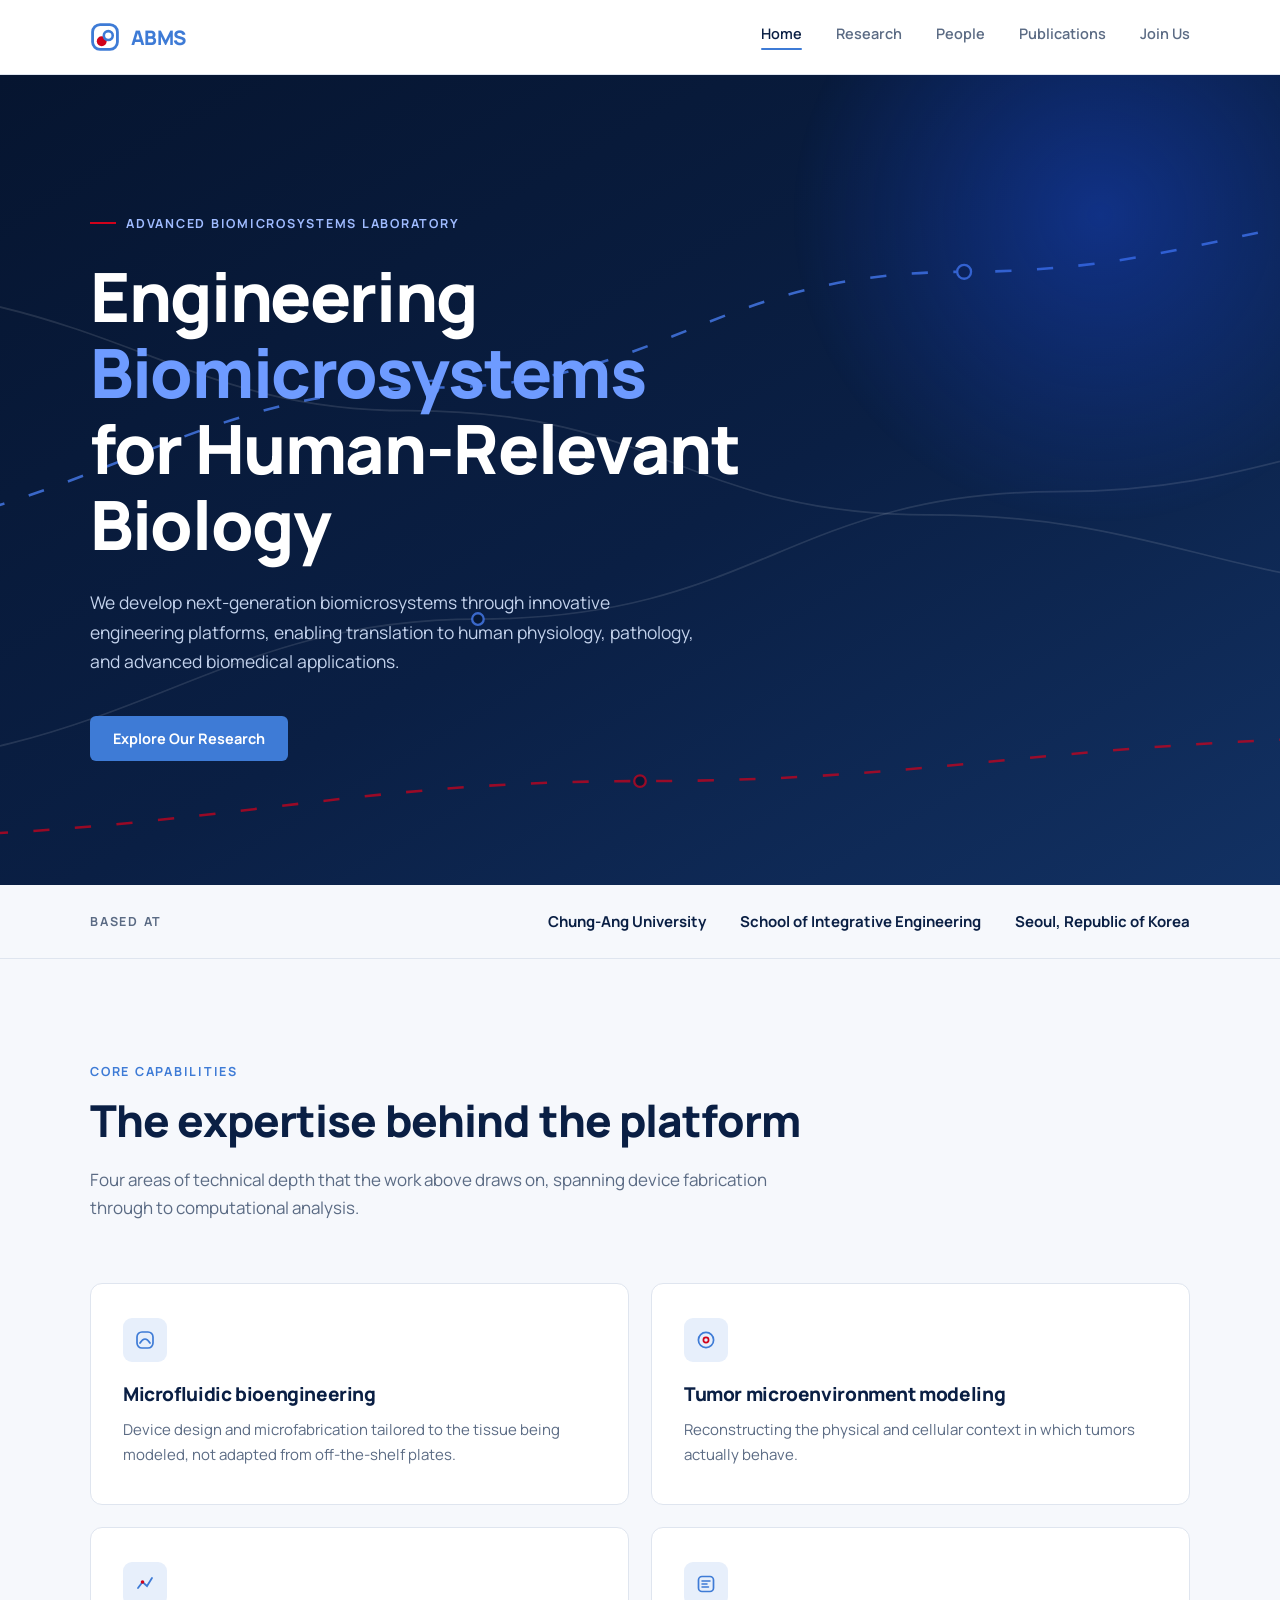
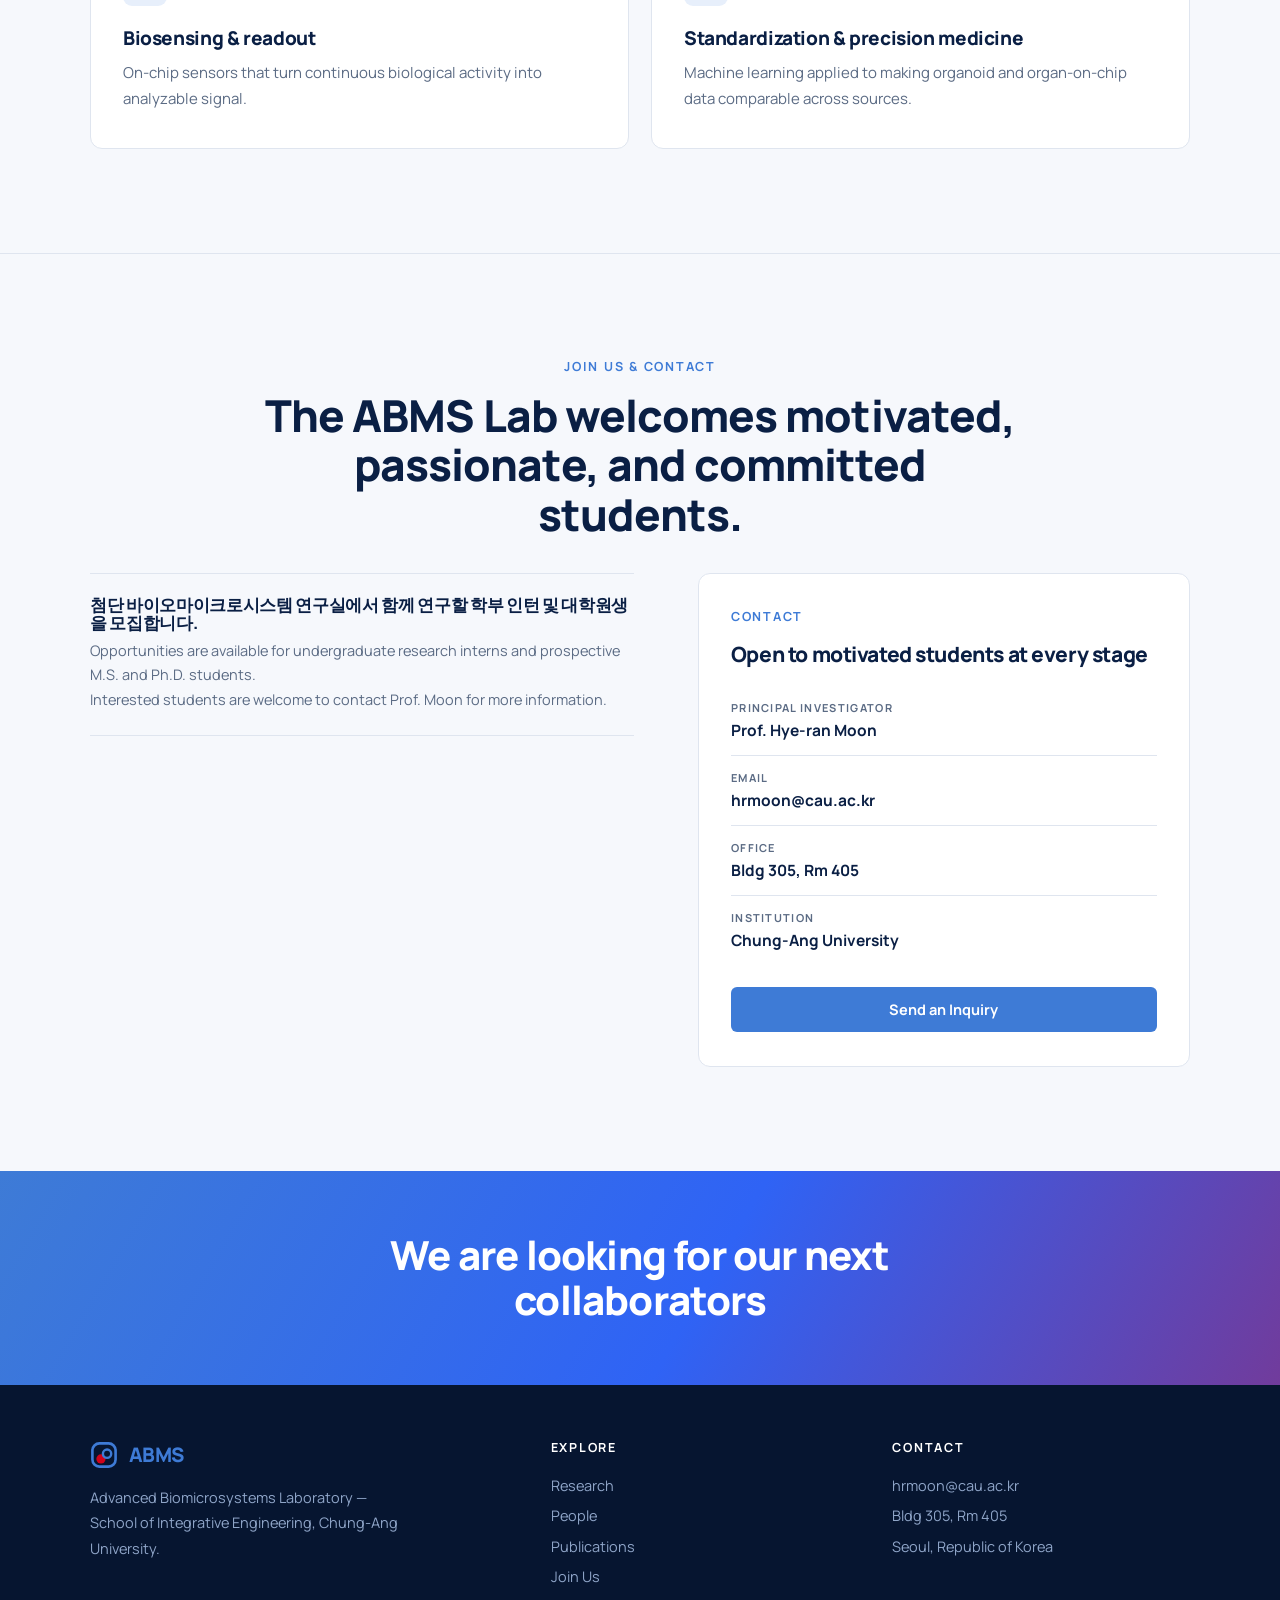
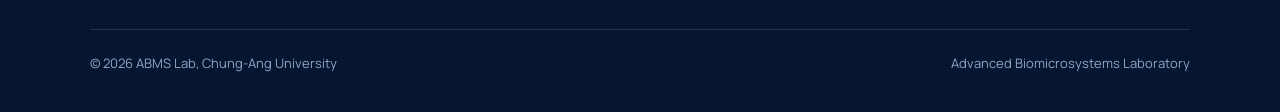
==== index.html @ 52155101 "Add files via upload" ====
<!DOCTYPE html>
<html lang="en">
<head>
<meta charset="UTF-8">
<meta name="viewport" content="width=device-width, initial-scale=1">
<title>ABMS Lab — Advanced Biomicrosystems Laboratory</title>
<link rel="preconnect" href="https://fonts.googleapis.com">
<link href="https://fonts.googleapis.com/css2?family=Manrope:wght@400;500;600;700;800&display=swap" rel="stylesheet">
<link rel="stylesheet" href="abms-styles.css">
</head>
<body>

<header>
  <nav>
    <input type="checkbox" id="nav-toggle" class="nav-toggle">
    <a class="brand" href="index.html">
      <svg width="30" height="30" viewBox="0 0 64 64" fill="none" aria-hidden="true">
        <rect x="5.5" y="5.5" width="53" height="53" rx="16" stroke="#3E7BD6" stroke-width="6"></rect>
        <circle cx="25" cy="41" r="10.5" fill="#D0021B"></circle>
        <circle cx="39" cy="29" r="9.5" fill="#FFFFFF" stroke="#3E7BD6" stroke-width="5.5"></circle>
      </svg>
      <span class="brand-txt" style="color:#3E7BD6;">ABMS</span>
    </a>
    <label for="nav-toggle" class="hamburger" aria-label="Open menu">
      <span></span><span></span><span></span>
    </label>
    <ul class="navlinks">
      <li><a href="index.html" class="active">Home</a></li>
      <li><a href="research.html">Research</a></li>
      <li><a href="people.html">People</a></li>
      <li><a href="publications.html">Publications</a></li>
      <li><a href="index.html#join">Join Us</a></li>
    </ul>
  </nav>
</header>

<!-- ============ HERO ============ -->
<section class="hero" id="top">
  <div class="hero-bg" aria-hidden="true">
    <svg viewBox="0 0 1400 700" preserveAspectRatio="xMidYMid slice">
      <path class="ch" d="M-40 600 C 260 600 320 470 560 470 C 800 470 830 360 1060 360 C 1240 360 1300 300 1460 300"></path>
      <path class="ch-live" d="M-40 400 C 200 400 300 270 520 270 C 720 270 760 170 980 170 C 1180 170 1250 110 1460 110"></path>
      <path class="ch" d="M-40 180 C 240 180 290 290 500 290 C 720 290 740 380 950 380 C 1160 380 1210 450 1460 450"></path>
      <path class="ch-live red" d="M-40 660 C 320 660 420 610 700 610 C 980 610 1060 570 1460 570"></path>
      <circle class="nd" cx="520" cy="270" r="6"></circle>
      <circle class="nd" cx="980" cy="170" r="6"></circle>
      <circle class="nd red" cx="700" cy="610" r="5"></circle>
      <circle class="nd" cx="560" cy="470" r="5"></circle>
    </svg>
  </div>
  <div class="hero-glow" aria-hidden="true"></div>
  <div class="wrap">
    <span class="eyebrow mono">Advanced Biomicrosystems Laboratory</span>
    <h1>Engineering <em>Biomicrosystems</em><br>for Human-Relevant Biology</h1>
    <p class="hero-sub">
      We develop next-generation biomicrosystems through innovative engineering platforms,
      enabling translation to human physiology, pathology, and advanced biomedical applications.
    </p>
    <div class="hero-cta">
      <a class="btn btn-blue" href="research.html">Explore Our Research</a>
    </div>
  </div>
</section>

<!-- ============ AFFILIATION STRIP ============ -->
<div class="strip">
  <div class="wrap">
    <span class="mono">Based at</span>
    <div class="items">
      <span>Chung-Ang University</span>
      <span>School of Integrative Engineering</span>
      <span>Seoul, Republic of Korea</span>
    </div>
  </div>
</div>
<!-- ============ CAPABILITIES (part of Research) ============ -->
<section class="focus">
  <div class="wrap">
    <div class="sec-head">
      <span class="mono">Core Capabilities</span>
      <h2>The expertise behind the platform</h2>
      <p>
        Four areas of technical depth that the work above draws on, spanning device
        fabrication through to computational analysis.
      </p>
    </div>
    <div class="fgrid">
      <div class="fcard">
        <div class="ic"><svg width="20" height="20" viewBox="0 0 20 20" fill="none">
          <rect x="2" y="2" width="16" height="16" rx="5" stroke="#3E7BD6" stroke-width="1.7"></rect>
          <path d="M5 13 Q10 5 15 13" stroke="#3E7BD6" stroke-width="1.7" stroke-linecap="round"></path>
        </svg></div>
        <h3>Microfluidic bioengineering</h3>
        <p>Device design and microfabrication tailored to the tissue being modeled, not adapted from off-the-shelf plates.</p>
      </div>
      <div class="fcard">
        <div class="ic"><svg width="20" height="20" viewBox="0 0 20 20" fill="none">
          <circle cx="10" cy="10" r="7.6" stroke="#3E7BD6" stroke-width="1.7"></circle>
          <circle cx="10" cy="10" r="2.6" stroke="#D0021B" stroke-width="1.7"></circle>
        </svg></div>
        <h3>Tumor microenvironment modeling</h3>
        <p>Reconstructing the physical and cellular context in which tumors actually behave.</p>
      </div>
      <div class="fcard">
        <div class="ic"><svg width="20" height="20" viewBox="0 0 20 20" fill="none">
          <path d="M3 14 L7.5 8 L12 12 L17 4" stroke="#3E7BD6" stroke-width="1.8" stroke-linecap="round"></path>
          <circle cx="7.5" cy="8" r="1.8" fill="#D0021B"></circle>
        </svg></div>
        <h3>Biosensing &amp; readout</h3>
        <p>On-chip sensors that turn continuous biological activity into analyzable signal.</p>
      </div>
      <div class="fcard">
        <div class="ic"><svg width="20" height="20" viewBox="0 0 20 20" fill="none">
          <rect x="2.5" y="2.5" width="15" height="15" rx="3.5" stroke="#3E7BD6" stroke-width="1.7"></rect>
          <path d="M6 7h8M6 10h5M6 13h6.5" stroke="#3E7BD6" stroke-width="1.5" stroke-linecap="round"></path>
        </svg></div>
        <h3>Standardization &amp; precision medicine</h3>
        <p>Machine learning applied to making organoid and organ-on-chip data comparable across sources.</p>
      </div>
    </div>
  </div>
</section>


<!-- ============ JOIN ============ -->
<section class="join" id="join">
  <span id="contact"></span>
  <div class="wrap">
    <div class="sec-head">
      <span class="mono">Join Us &amp; Contact</span>
      <h2>The ABMS Lab welcomes motivated, passionate, and committed students.</h2>
    </div>
    <div class="jgrid">
      <ul class="jlist">
        <li><div>
          <h4>첨단 바이오마이크로시스템 연구실에서 함께 연구할 학부 인턴 및 대학원생을 모집합니다.</h4>
          <p>Opportunities are available for undergraduate research interns and prospective M.S. and Ph.D. students. <p> Interested students are welcome to contact Prof. Moon for more information.</p></p>
        </div></li>
        
        
        
      </ul>

      <div class="card-contact">
        <span class="mono">Contact</span>
        <h3>Open to motivated students at every stage</h3>
        <div class="crow"><span class="cl">Principal Investigator</span><span class="cv">Prof. Hye-ran Moon</span></div>
        <div class="crow"><span class="cl">Email</span><a class="cv" href="mailto:hrmoon@cau.ac.kr">hrmoon@cau.ac.kr</a></div>
        <div class="crow"><span class="cl">Office</span><span class="cv">Bldg 305, Rm 405</span></div>
        <div class="crow"><span class="cl">Institution</span><span class="cv">Chung-Ang University</span></div>
        <a class="btn btn-blue" href="mailto:hrmoon@cau.ac.kr?subject=ABMS%20Lab%20Inquiry">Send an Inquiry</a>
      </div>
    </div>
  </div>
</section>

<!-- ============ CTA BAND ============ -->
<section class="band">
  <div class="wrap">
    <h2>We are looking for our next collaborators</h2>
    
    
  </div>
</section>

<!-- ============ FOOTER ============ -->
<footer>
  <div class="wrap">
    <div class="fcols">
      <div>
        <a class="brand" href="index.html" style="text-decoration:none;">
          <svg width="28" height="28" viewBox="0 0 64 64" fill="none" aria-hidden="true">
            <rect x="5.5" y="5.5" width="53" height="53" rx="16" stroke="#3E7BD6" stroke-width="6"></rect>
            <circle cx="25" cy="41" r="10.5" fill="#D0021B"></circle>
            <circle cx="39" cy="29" r="9.5" fill="#061530" stroke="#3E7BD6" stroke-width="5.5"></circle>
          </svg>
          <span class="brand-txt" style="color:#3E7BD6;">ABMS</span>
        </a>
        <p>Advanced Biomicrosystems Laboratory — School of Integrative Engineering, Chung-Ang University.</p>
      </div>
      <div>
        <h4>Explore</h4>
        <ul>
          <li><a href="research.html">Research</a></li>
          <li><a href="people.html">People</a></li>
          <li><a href="publications.html">Publications</a></li>
          <li><a href="index.html#join">Join Us</a></li>
        </ul>
      </div>
      <div>
        <h4>Contact</h4>
        <ul>
          <li><a href="mailto:hrmoon@cau.ac.kr">hrmoon@cau.ac.kr</a></li>
          <li>Bldg 305, Rm 405</li>
          <li>Seoul, Republic of Korea</li>
        </ul>
      </div>
    </div>
    <div class="fbot">
      <span>© 2026 ABMS Lab, Chung-Ang University</span>
      <span>Advanced Biomicrosystems Laboratory</span>
    </div>
  </div>
</footer>

</body>
</html>
---- abms-styles.css ----
:root{
    --navy:#0A1F44;
    --navy-deep:#061530;
    --blue:#3E7BD6;
    --blue-soft:#E7EFFB;
    --red:#D0021B;
    --white:#FFFFFF;
    --off:#F6F8FC;
    --gray:#5B6B84;
    --line:#DFE5EF;
  }
  *{box-sizing:border-box;}
  html{scroll-behavior:smooth;}
  body{
    margin:0;
    font-family:'Manrope',sans-serif;
    color:var(--navy);
    background:var(--white);
    -webkit-font-smoothing:antialiased;
    overflow-x:hidden;
  }
  h1,h2,h3,h4{margin:0;letter-spacing:-0.02em;line-height:1.12;}
  p{margin:0;}
  a{color:inherit;}
  .mono{
    font-family:'Manrope',sans-serif;
    font-weight:700;
    font-size:12.5px;
    letter-spacing:0.14em;
    text-transform:uppercase;
  }
  section[id], span[id]{scroll-margin-top:90px;}
  .wrap{max-width:1180px;margin:0 auto;padding:0 40px;}
  :focus-visible{outline:2px solid var(--blue);outline-offset:3px;}
  @media(max-width:820px){.wrap{padding:0 22px;}}

  /* ---------- NAV ---------- */
  header{
    position:sticky;top:0;z-index:60;
    background:rgba(255,255,255,0.94);
    backdrop-filter:blur(12px);
    border-bottom:1px solid var(--line);
  }
  nav{
    max-width:1180px;margin:0 auto;padding:0 40px;
    height:74px;
    display:flex;align-items:center;justify-content:space-between;gap:32px;
  }
  .brand{display:flex;align-items:center;gap:11px;text-decoration:none;flex-shrink:0;}
  .brand-txt{font-weight:800;font-size:20px;letter-spacing:-0.03em;}
  .brand-txt span{color:var(--blue);}
  .navlinks{display:flex;gap:34px;list-style:none;margin:0 0 0 auto;padding:0;
    font-size:14.5px;font-weight:600;}
  .navlinks a{text-decoration:none;color:var(--gray);transition:color .15s;}
  .navlinks a:hover{color:var(--navy);}
  .btn{
    display:inline-flex;align-items:center;justify-content:center;gap:8px;
    font-weight:700;font-size:14.5px;
    padding:12px 22px;border-radius:6px;
    text-decoration:none;border:1.5px solid transparent;
    transition:transform .15s, background .15s, color .15s;
    white-space:nowrap;
  }
  .btn-blue{background:var(--blue);color:var(--white);}
  .btn-blue:hover{transform:translateY(-1px);background:#1540C4;}
  .btn-outline{border-color:var(--line);color:var(--navy);background:var(--white);}
  .btn-outline:hover{border-color:var(--navy);}
  .btn-ghost-light{border-color:rgba(255,255,255,0.4);color:var(--white);}
  .btn-ghost-light:hover{background:var(--white);color:var(--navy);}
  /* mobile menu (CSS-only, no JS) */
  .nav-toggle{display:none;}
  .hamburger{display:none;}
  @media(max-width:900px){
    nav{
      padding:0 22px;
      height:auto;min-height:64px;
      flex-wrap:wrap;
      row-gap:0;
      padding-top:12px;padding-bottom:12px;
    }
    .hamburger{
      display:flex;flex-direction:column;justify-content:center;gap:5px;
      margin-left:auto;padding:10px 4px;cursor:pointer;
    }
    .hamburger span{
      display:block;width:23px;height:2px;border-radius:2px;
      background:var(--navy);
      transition:transform .22s ease, opacity .18s ease;
    }
    .nav-toggle:checked ~ .hamburger span:nth-child(1){transform:translateY(7px) rotate(45deg);}
    .nav-toggle:checked ~ .hamburger span:nth-child(2){opacity:0;}
    .nav-toggle:checked ~ .hamburger span:nth-child(3){transform:translateY(-7px) rotate(-45deg);}
    .navlinks{
      display:none;
      flex-basis:100%;
      flex-direction:column;
      gap:0;margin:0;padding:6px 0 10px;
    }
    .nav-toggle:checked ~ .navlinks{display:flex;}
    .navlinks li{border-top:1px solid var(--line);}
    .navlinks a{display:block;padding:14px 2px;font-size:16px;}
    .navlinks a.active{color:var(--blue);}
    .navlinks a.active::after{display:none;}
  }

  /* ---------- HERO ---------- */
  .hero{
    position:relative;
    background:linear-gradient(150deg,var(--navy-deep) 0%,var(--navy) 55%,#123163 100%);
    color:var(--white);
    padding:132px 0 124px;
    overflow:hidden;
  }
  .hero .wrap{position:relative;z-index:3;}
  .hero-bg{position:absolute;inset:0;z-index:1;opacity:.72;}
  .hero-bg svg{width:100%;height:100%;display:block;}
  .ch{fill:none;stroke:rgba(255,255,255,0.16);stroke-width:1.5;}
  .ch-live{
    fill:none;stroke:#4E86FF;stroke-width:2.2;
    stroke-dasharray:14 22;
    animation:dash 3s linear infinite;
  }
  .ch-live.red{stroke:var(--red);animation-duration:4.2s;}
  @keyframes dash{to{stroke-dashoffset:-144;}}
  .nd{fill:var(--navy-deep);stroke:#4E86FF;stroke-width:2;}
  .nd.red{stroke:var(--red);}
  .hero-glow{
    position:absolute;z-index:2;
    width:640px;height:640px;border-radius:50%;
    background:radial-gradient(circle,rgba(27,77,228,.42) 0%,transparent 68%);
    right:-140px;top:-180px;
    pointer-events:none;
  }
  .eyebrow{
    display:inline-flex;align-items:center;gap:10px;
    color:#9FBBFF;margin-bottom:26px;
  }
  .eyebrow::before{
    content:'';width:26px;height:2px;background:var(--red);display:block;
  }
  .hero h1{
    font-size:clamp(38px,5.6vw,68px);
    font-weight:800;
    max-width:17ch;
  }
  .hero h1 em{font-style:normal;color:#6E9BFF;}
  .hero-sub{
    margin-top:26px;max-width:56ch;
    font-size:17.5px;line-height:1.68;
    color:#C3D2EC;
  }
  .hero-cta{margin-top:40px;display:flex;gap:14px;flex-wrap:wrap;}
  @media(max-width:820px){.hero{padding:88px 0 80px;}}
  @media(max-width:560px){
    .hero{padding:64px 0 62px;}
    .hero h1{font-size:31px;}
    .hero-sub{font-size:16px;}
    .hero-cta .btn{width:100%;}
  }
  @media (prefers-reduced-motion: reduce){
    .ch-live{animation:none;}html{scroll-behavior:auto;}
  }

  /* ---------- AFFILIATION STRIP ---------- */
  .strip{
    background:var(--off);
    border-bottom:1px solid var(--line);
    padding:26px 0;
  }
  .strip .wrap{
    display:flex;align-items:center;justify-content:space-between;
    gap:24px;flex-wrap:wrap;
  }
  .strip .mono{color:var(--gray);}
  .strip .items{display:flex;gap:34px;flex-wrap:wrap;font-weight:700;font-size:15px;}
  @media(max-width:560px){
    .strip{padding:20px 0;}
    .strip .items{gap:6px;flex-direction:column;font-size:14.5px;}
  }

  /* ---------- SECTION SHELL ---------- */
  section{padding:104px 0;}
  .sec-head{max-width:720px;margin-bottom:60px;}
  .sec-head .mono{color:var(--blue);display:block;margin-bottom:16px;}
  .sec-head h2{font-size:clamp(28px,3.8vw,44px);font-weight:800;}
  .sec-head p{margin-top:20px;font-size:17px;line-height:1.7;color:var(--gray);}

  /* ---------- PLATFORM (numbered rows) ---------- */
  .platform{background:var(--white);}
  .prow{
    display:grid;grid-template-columns:88px 1fr 1fr;
    gap:44px;align-items:center;
    padding:52px 0;
    border-top:1px solid var(--line);
  }
  .prow:last-child{border-bottom:1px solid var(--line);}
  .pnum{
    font-family:'Manrope',sans-serif;
    font-size:15px;font-weight:800;
    color:var(--blue);
    border:1.5px solid var(--blue-soft);
    background:var(--blue-soft);
    width:56px;height:56px;border-radius:50%;
    display:flex;align-items:center;justify-content:center;
  }
  .prow h3{font-size:24px;font-weight:800;margin-bottom:14px;}
  .prow h3 em{font-style:italic;}
  .prow .body{font-size:15.5px;line-height:1.75;color:var(--gray);}
  .pvis{
    aspect-ratio:16/10;border-radius:10px;overflow:hidden;
    background:linear-gradient(150deg,#0A1F44,#123163);
    border:1px solid var(--line);
    display:flex;align-items:center;justify-content:center;
  }
  @media(max-width:900px){
    .prow{grid-template-columns:1fr;gap:22px;padding:40px 0;}
    .pnum{width:46px;height:46px;font-size:13px;}
  }

  /* ---------- FOCUS CARDS ---------- */
  .focus{background:var(--off);}
  .fgrid{display:grid;grid-template-columns:repeat(2,1fr);gap:22px;}
  .fcard{
    background:var(--white);
    border:1px solid var(--line);
    border-radius:12px;
    padding:34px 32px 36px;
    transition:transform .2s, box-shadow .2s;
  }
  .fcard:hover{transform:translateY(-3px);box-shadow:0 14px 38px rgba(10,31,68,.09);}
  .fcard .ic{
    width:44px;height:44px;border-radius:9px;
    background:var(--blue-soft);
    display:flex;align-items:center;justify-content:center;
    margin-bottom:22px;
  }
  .fcard h3{font-size:19px;font-weight:800;margin-bottom:11px;}
  .fcard p{font-size:15px;line-height:1.72;color:var(--gray);}
  @media(max-width:820px){.fgrid{grid-template-columns:1fr;}}


  /* ---------- PEOPLE ---------- */
  .people{background:var(--white);}
  .pi-row{
    display:grid;grid-template-columns:300px 1fr;gap:52px;
    align-items:start;
    padding-bottom:56px;margin-bottom:56px;
    border-bottom:1px solid var(--line);
  }
  .portrait{
    width:100%;aspect-ratio:4/5;border-radius:12px;overflow:hidden;
    background:linear-gradient(150deg,var(--navy),#123163);
    border:1px solid var(--line);
    display:flex;align-items:flex-end;justify-content:center;
    position:relative;
  }
  .portrait img{width:100%;height:100%;object-fit:cover;display:block;}
  .portrait .ph{
    opacity:.5;margin-bottom:0;
  }
  .pi-row .role{color:var(--blue);display:block;margin-bottom:12px;}
  .pi-row h3{font-size:29px;font-weight:800;margin-bottom:6px;}
  .pi-row .sub{font-size:15.5px;font-weight:700;color:var(--gray);margin-bottom:22px;}
  .pi-row .bio{font-size:15.5px;line-height:1.78;color:var(--gray);max-width:62ch;}
  .pi-row .bio + .bio{margin-top:14px;}
  .pi-links{margin-top:24px;display:flex;gap:10px;flex-wrap:wrap;}
  .pi-links a{
    font-size:13.5px;font-weight:700;text-decoration:none;
    padding:9px 16px;border:1.5px solid var(--line);border-radius:6px;
    color:var(--navy);transition:border-color .15s,color .15s;
  }
  .pi-links a:hover{border-color:var(--blue);color:var(--blue);}

  .team-label{
    display:flex;align-items:baseline;justify-content:space-between;
    gap:20px;flex-wrap:wrap;margin-bottom:30px;
  }
  .team-label h3{font-size:22px;font-weight:800;}
  .team-label .mono{color:var(--gray);}
  .tgrid{
    display:grid;grid-template-columns:repeat(4,1fr);gap:22px;
  }
  .tcard{}
  .tcard .portrait{aspect-ratio:1/1;border-radius:10px;margin-bottom:16px;}
  .tcard h4{font-size:16.5px;font-weight:800;margin-bottom:5px;}
  .tcard .pos{font-size:13.5px;color:var(--blue);font-weight:700;margin-bottom:7px;}
  .tcard .topic{font-size:13.5px;line-height:1.6;color:var(--gray);}
  .tcard.open .portrait{
    background:var(--off);border:1.5px dashed var(--line);
    align-items:center;
  }
  .tcard.open h4{color:var(--gray);}
  @media(max-width:1000px){.tgrid{grid-template-columns:repeat(2,1fr);}}
  @media(max-width:420px){.tgrid{grid-template-columns:1fr;}
    .tcard .portrait{max-width:200px;}}
  @media(max-width:820px){
    .pi-row{grid-template-columns:1fr;gap:28px;}
    .portrait{max-width:260px;}
  }


  /* ---------- PAGE HEADER (sub-pages) ---------- */
  .pagehead{
    position:relative;
    background:linear-gradient(150deg,var(--navy-deep) 0%,var(--navy) 60%,#123163 100%);
    color:var(--white);
    padding:96px 0 88px;
    overflow:hidden;
  }
  .pagehead .wrap{position:relative;z-index:3;}
  .pagehead .eyebrow{color:#9FBBFF;margin-bottom:22px;}
  .pagehead h1{font-size:clamp(32px,4.8vw,54px);font-weight:800;max-width:20ch;}
  .pagehead p{
    margin-top:22px;max-width:58ch;
    font-size:17px;line-height:1.7;color:#C3D2EC;
  }
  .crumb{
    display:flex;gap:9px;align-items:center;
    font-size:13px;font-weight:700;color:#7E9BC8;margin-bottom:20px;
  }
  .crumb a{text-decoration:none;}
  .crumb a:hover{color:var(--white);}
  .navlinks a.active{color:var(--navy);}
  .navlinks a.active::after{
    content:'';display:block;height:2px;background:var(--blue);
    margin-top:5px;border-radius:2px;
  }
  .pagehead.slim{
    padding:56px 0;
    min-height:326px;
    display:flex;align-items:center;
  }
  .pagehead.slim > .wrap{width:100%;}
  .pagehead.slim h1{font-size:38px;line-height:1.14;max-width:24ch;}
  .pagehead.slim p{margin-top:16px;font-size:15.5px;max-width:64ch;}
  @media(max-width:820px){
    .pagehead{padding:64px 0 60px;}
    .pagehead.slim{padding:44px 0;min-height:250px;}
    .pagehead.slim h1{font-size:29px;}
  }

  /* ---------- PI DETAIL ---------- */
  .pi-detail{margin-top:26px;border-top:1px solid var(--line);}
  .pi-detail summary{
    list-style:none;cursor:pointer;
    display:flex;align-items:center;justify-content:space-between;gap:16px;
    padding:18px 0 0;
    font-size:14.5px;font-weight:800;color:var(--blue);
  }
  .pi-detail summary::-webkit-details-marker{display:none;}
  .pi-detail summary .chev{
    width:22px;height:22px;border-radius:50%;
    border:1.5px solid var(--blue);
    display:flex;align-items:center;justify-content:center;
    transition:transform .2s;flex-shrink:0;
  }
  .pi-detail[open] summary .chev{transform:rotate(180deg);}
  .pi-detail summary:hover{color:var(--navy);}
  .pi-body{padding-top:26px;display:grid;grid-template-columns:1fr 1fr;gap:40px;}
  .cvblock h4{
    font-size:12.5px;letter-spacing:.14em;text-transform:uppercase;
    font-weight:700;color:var(--gray);margin-bottom:16px;
    padding-bottom:10px;border-bottom:1px solid var(--line);
  }
  .cvitem{padding:13px 0;border-bottom:1px solid var(--line);}
  .cvitem:last-child{border-bottom:none;}
  .cvitem .t{font-size:15px;font-weight:800;line-height:1.42;}
  .cvitem .o{font-size:14px;color:var(--gray);margin-top:3px;line-height:1.5;}
  .cvitem .d{
    font-size:12.5px;font-weight:700;color:var(--blue);margin-top:5px;
  }
  @media(max-width:820px){.pi-body{grid-template-columns:1fr;gap:28px;}}

  /* ---------- PUBLICATIONS ---------- */
  .pubs{background:var(--white);}
  .yearblock{margin-bottom:44px;}
  .yearbar{
    display:flex;align-items:center;gap:16px;margin-bottom:6px;
    padding-bottom:12px;border-bottom:2px solid var(--navy);
  }
  .yearbar .yr{font-size:26px;font-weight:800;letter-spacing:-0.02em;}
  .yearbar .ct{
    font-size:12px;font-weight:700;letter-spacing:.1em;text-transform:uppercase;
    color:var(--gray);
  }
  .pub{
    display:grid;grid-template-columns:44px 1fr;gap:18px;
    padding:22px 0;border-bottom:1px solid var(--line);
  }
  .pub:last-child{border-bottom:none;}
  .pub .n{
    font-size:13.5px;font-weight:800;color:var(--blue);
    padding-top:2px;
  }
  .pub .ti{font-size:16.5px;font-weight:800;line-height:1.42;margin-bottom:8px;}
  .pub .ti a{text-decoration:none;}
  .pub .ti a:hover{color:var(--blue);text-decoration:underline;}
  .pub .au{font-size:14px;line-height:1.65;color:var(--gray);margin-bottom:7px;}
  .pub .au b{color:var(--navy);font-weight:800;}
  .pub .jr{font-size:14px;color:var(--navy);font-weight:600;}
  .pub .jr em{font-style:italic;}
  .pub .jr .dt{color:var(--gray);font-weight:400;}
  .badges{margin-top:11px;display:flex;gap:7px;flex-wrap:wrap;}
  .badge{
    font-size:11.5px;font-weight:700;letter-spacing:.02em;
    padding:4px 10px;border-radius:20px;
    background:var(--blue-soft);color:var(--blue);
  }
  .badge.hl{background:#FBE9EB;color:var(--red);}
  .pubnote{
    margin-top:8px;font-size:13.5px;color:var(--gray);
  }
  .pub .ti, .pub .au, .pub .jr{overflow-wrap:anywhere;}
  @media(max-width:820px){
    .pub{grid-template-columns:1fr;gap:6px;}
    .pub .n{display:none;}
    .pub{padding:18px 0;}
    .pub .ti{font-size:15.5px;}
  }

  .pubgroup{
    display:flex;align-items:baseline;gap:14px;flex-wrap:wrap;
    margin:0 0 30px;padding-bottom:14px;
    border-bottom:3px solid var(--blue);
  }
  .pubgroup h2{font-size:23px;font-weight:800;}
  .pubgroup .ct{
    font-size:12px;font-weight:700;letter-spacing:.1em;text-transform:uppercase;
    color:var(--gray);
  }
  .pubgroup.second{margin-top:64px;}

  /* ---------- JOIN ---------- */
  .join{background:var(--off);border-top:1px solid var(--line);}
  .jgrid{display:grid;grid-template-columns:1.05fr .95fr;gap:64px;align-items:start;}
  .jlist{list-style:none;margin:0;padding:0;}
  .jlist li{
    display:flex;gap:16px;padding:22px 0;border-bottom:1px solid var(--line);
  }
  .jlist li:first-child{border-top:1px solid var(--line);}
  .jlist .k{
    flex-shrink:0;width:26px;height:26px;border-radius:50%;
    background:var(--blue);color:var(--white);
    display:flex;align-items:center;justify-content:center;
    font-size:12px;font-weight:800;margin-top:2px;
  }
  .jlist h4{font-size:16.5px;font-weight:800;margin-bottom:6px;}
  .jlist p{font-size:14.5px;line-height:1.7;color:var(--gray);}
  .card-contact{
    background:var(--white);border:1px solid var(--line);
    border-radius:12px;padding:34px 32px;
    position:sticky;top:110px;
  }
  .card-contact .mono{color:var(--blue);display:block;margin-bottom:18px;}
  .card-contact h3{font-size:21px;font-weight:800;margin-bottom:20px;}
  .crow{display:flex;flex-direction:column;gap:4px;padding:14px 0;border-bottom:1px solid var(--line);}
  .crow:last-of-type{border-bottom:none;}
  .crow .cl{font-family:'Manrope',sans-serif;font-weight:700;font-size:11px;letter-spacing:.12em;
    text-transform:uppercase;color:var(--gray);}
  .crow .cv{font-size:15.5px;font-weight:700;text-decoration:none;}
  .crow a.cv:hover{color:var(--blue);}
  .card-contact .btn{width:100%;margin-top:22px;}
  @media(max-width:900px){.jgrid{grid-template-columns:1fr;gap:40px;}
    .card-contact{position:static;}}

  /* --- centred join layout --- */
  .join .sec-head{margin-left:auto;margin-right:auto;text-align:center;max-width:760px;margin-bottom:34px;}
  .jintro{max-width:760px;margin:0 auto 60px;text-align:center;}
  .jintro .kr{
    font-size:16px;line-height:1.85;color:var(--navy);font-weight:600;
    margin-bottom:26px;
  }
  .jintro .lead{
    font-style:italic;font-size:17.5px;line-height:1.6;color:var(--blue);
    font-weight:600;margin-bottom:20px;
  }
  .jintro .en{font-size:15.5px;line-height:1.78;color:var(--gray);}
  .jintro.ruled{
    border-top:1px solid var(--line);
    border-bottom:1px solid var(--line);
    padding:30px 0 32px;
    margin-bottom:52px;
  }
  .jintro .rule{
    width:38px;height:2px;background:var(--red);
    margin:0 auto 26px;border-radius:2px;
  }
  .jcards{
    display:grid;grid-template-columns:repeat(4,1fr);gap:20px;
    max-width:1180px;margin:0 auto;
  }
  .jcard{
    background:var(--white);border:1px solid var(--line);
    border-radius:12px;padding:30px 24px 28px;text-align:center;
    transition:transform .2s, box-shadow .2s;
  }
  .jcard:hover{transform:translateY(-3px);box-shadow:0 14px 38px rgba(10,31,68,.09);}
  .jcard .k{
    width:34px;height:34px;border-radius:50%;
    background:var(--blue);color:var(--white);
    display:flex;align-items:center;justify-content:center;
    font-size:14px;font-weight:800;margin:0 auto 16px;
  }
  .jcard h4{font-size:16px;font-weight:800;margin-bottom:9px;line-height:1.35;}
  .jcard p{font-size:14px;line-height:1.7;color:var(--gray);}
  @media(max-width:1000px){.jcards{grid-template-columns:repeat(2,1fr);}}
  @media(max-width:560px){
    .jcards{grid-template-columns:1fr;}
    .jintro{margin-bottom:44px;}
    .jintro .kr{font-size:15px;}
  }

  /* --- centred contact card --- */
  .card-contact.centered{
    max-width:470px;margin:0 auto;position:static;text-align:left;
  }

  /* --- contact details inside the closing band --- */
  .bandcontact{
    display:flex;justify-content:center;gap:0;flex-wrap:wrap;
    margin:34px auto 32px;max-width:760px;
    background:rgba(255,255,255,.12);
    border:1px solid rgba(255,255,255,.24);
    border-radius:12px;overflow:hidden;
  }
  .bandcontact .bc{
    flex:1 1 200px;padding:20px 24px;text-align:center;
    border-right:1px solid rgba(255,255,255,.22);
  }
  .bandcontact .bc:last-child{border-right:none;}
  .bandcontact .bl{
    display:block;font-size:11px;font-weight:700;letter-spacing:.14em;
    text-transform:uppercase;color:#CBD9F5;margin-bottom:7px;
  }
  .bandcontact .bv{
    font-size:15.5px;font-weight:700;color:var(--white);text-decoration:none;
    overflow-wrap:anywhere;
  }
  a.bv:hover{text-decoration:underline;}
  @media(max-width:560px){
    .bandcontact .bc{flex:1 1 100%;border-right:none;
      border-bottom:1px solid rgba(255,255,255,.22);}
    .bandcontact .bc:last-child{border-bottom:none;}
  }

  /* ---------- CTA BAND ---------- */
  .band{
    background:linear-gradient(120deg,var(--blue) 0%,#2F63F5 55%,var(--red) 165%);
    color:var(--white);padding:62px 0;text-align:center;
  }
  .band h2{font-size:clamp(26px,3.6vw,40px);font-weight:800;max-width:22ch;margin:0 auto;}
  .band p{margin:20px auto 34px;max-width:52ch;font-size:16.5px;line-height:1.68;color:#E2EAFF;}
  .band .btn{background:var(--white);color:var(--blue);}
  .band .btn:hover{transform:translateY(-1px);}

  /* ---------- FOOTER ---------- */
  footer{background:var(--navy-deep);color:#8FA5C8;padding:56px 0 40px;}
  .fcols{display:grid;grid-template-columns:1.4fr 1fr 1fr;gap:44px;padding-bottom:36px;
    border-bottom:1px solid rgba(255,255,255,.12);}
  footer .brand-txt{color:var(--white);}
  footer p{font-size:14.5px;line-height:1.75;margin-top:16px;max-width:36ch;}
  footer h4{color:var(--white);font-size:12.5px;letter-spacing:.14em;text-transform:uppercase;
    font-family:'Manrope',sans-serif;font-weight:700;margin-bottom:16px;}
  footer ul{list-style:none;margin:0;padding:0;font-size:14.5px;line-height:2.1;}
  footer ul a{text-decoration:none;}
  footer ul a:hover{color:var(--white);}
  .fbot{padding-top:24px;display:flex;justify-content:space-between;gap:16px;flex-wrap:wrap;
    font-size:13px;}
  @media(max-width:820px){.fcols{grid-template-columns:1fr;gap:30px;}}
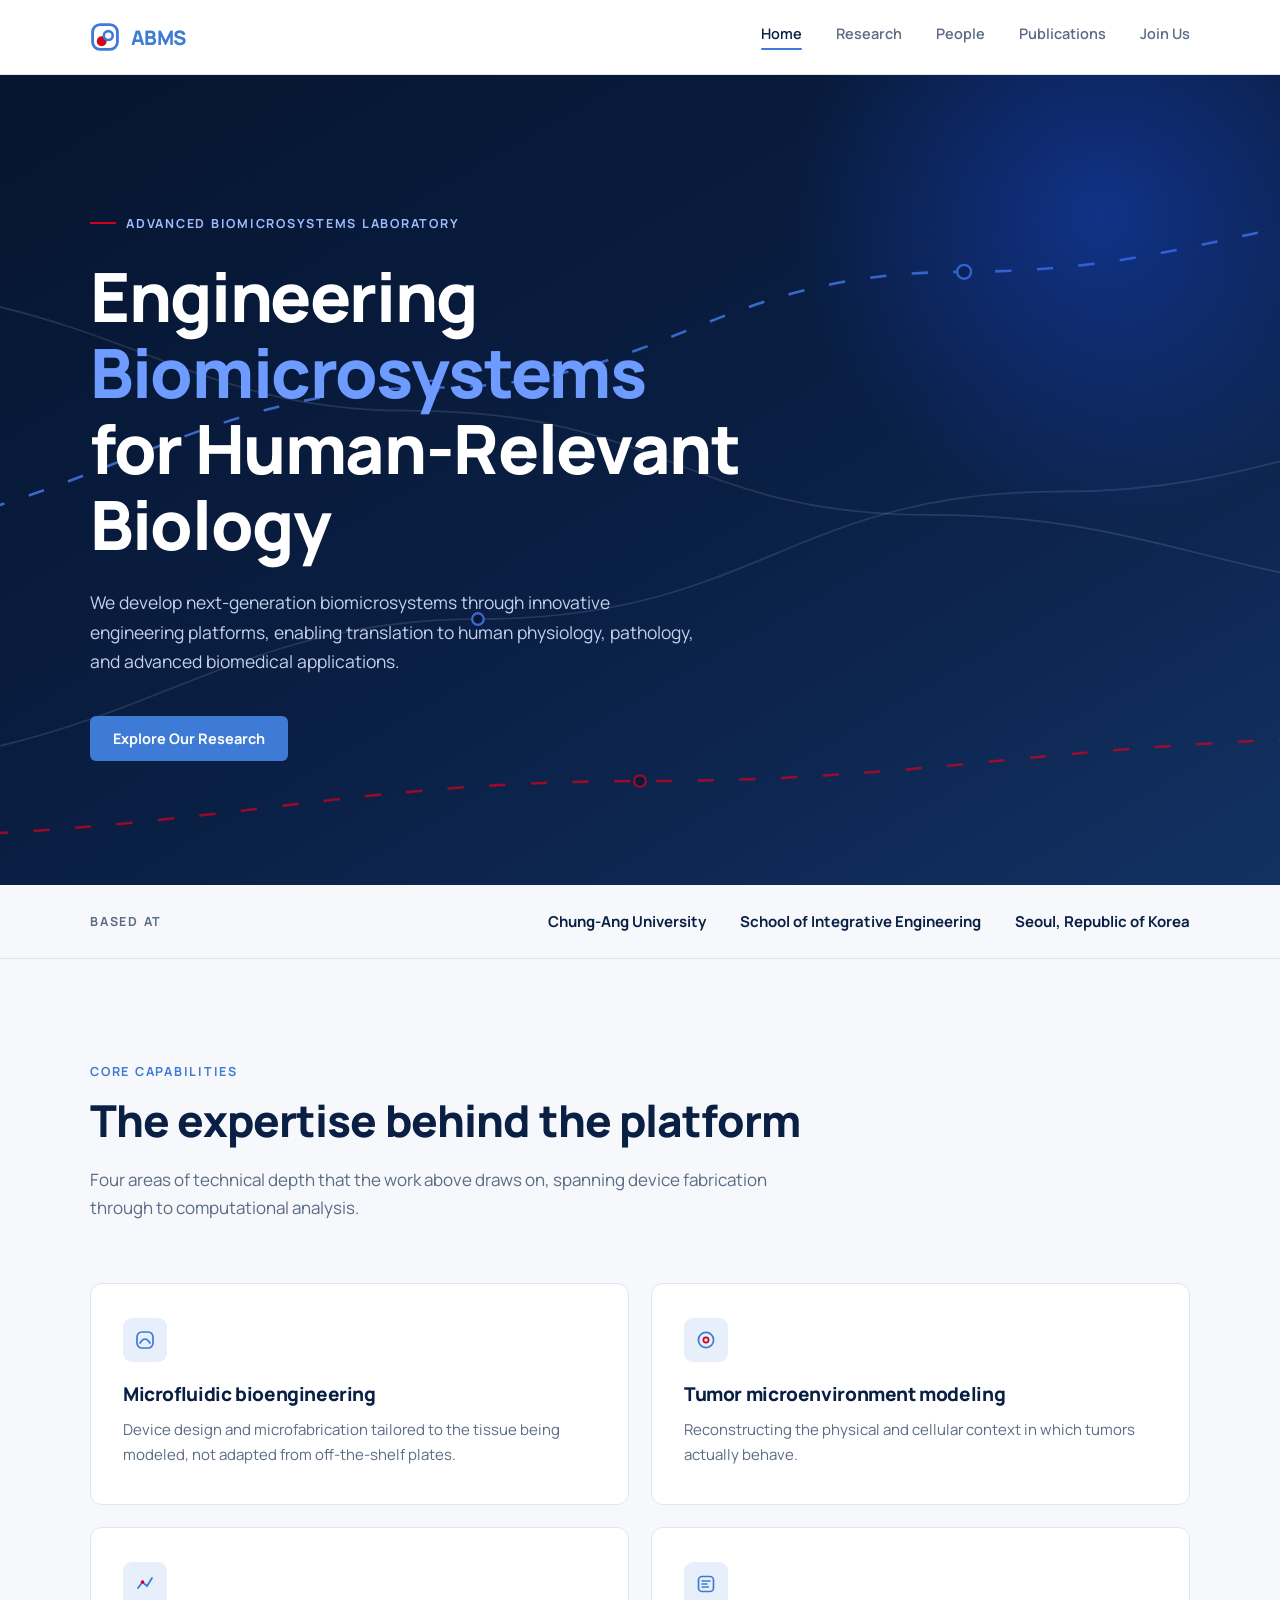
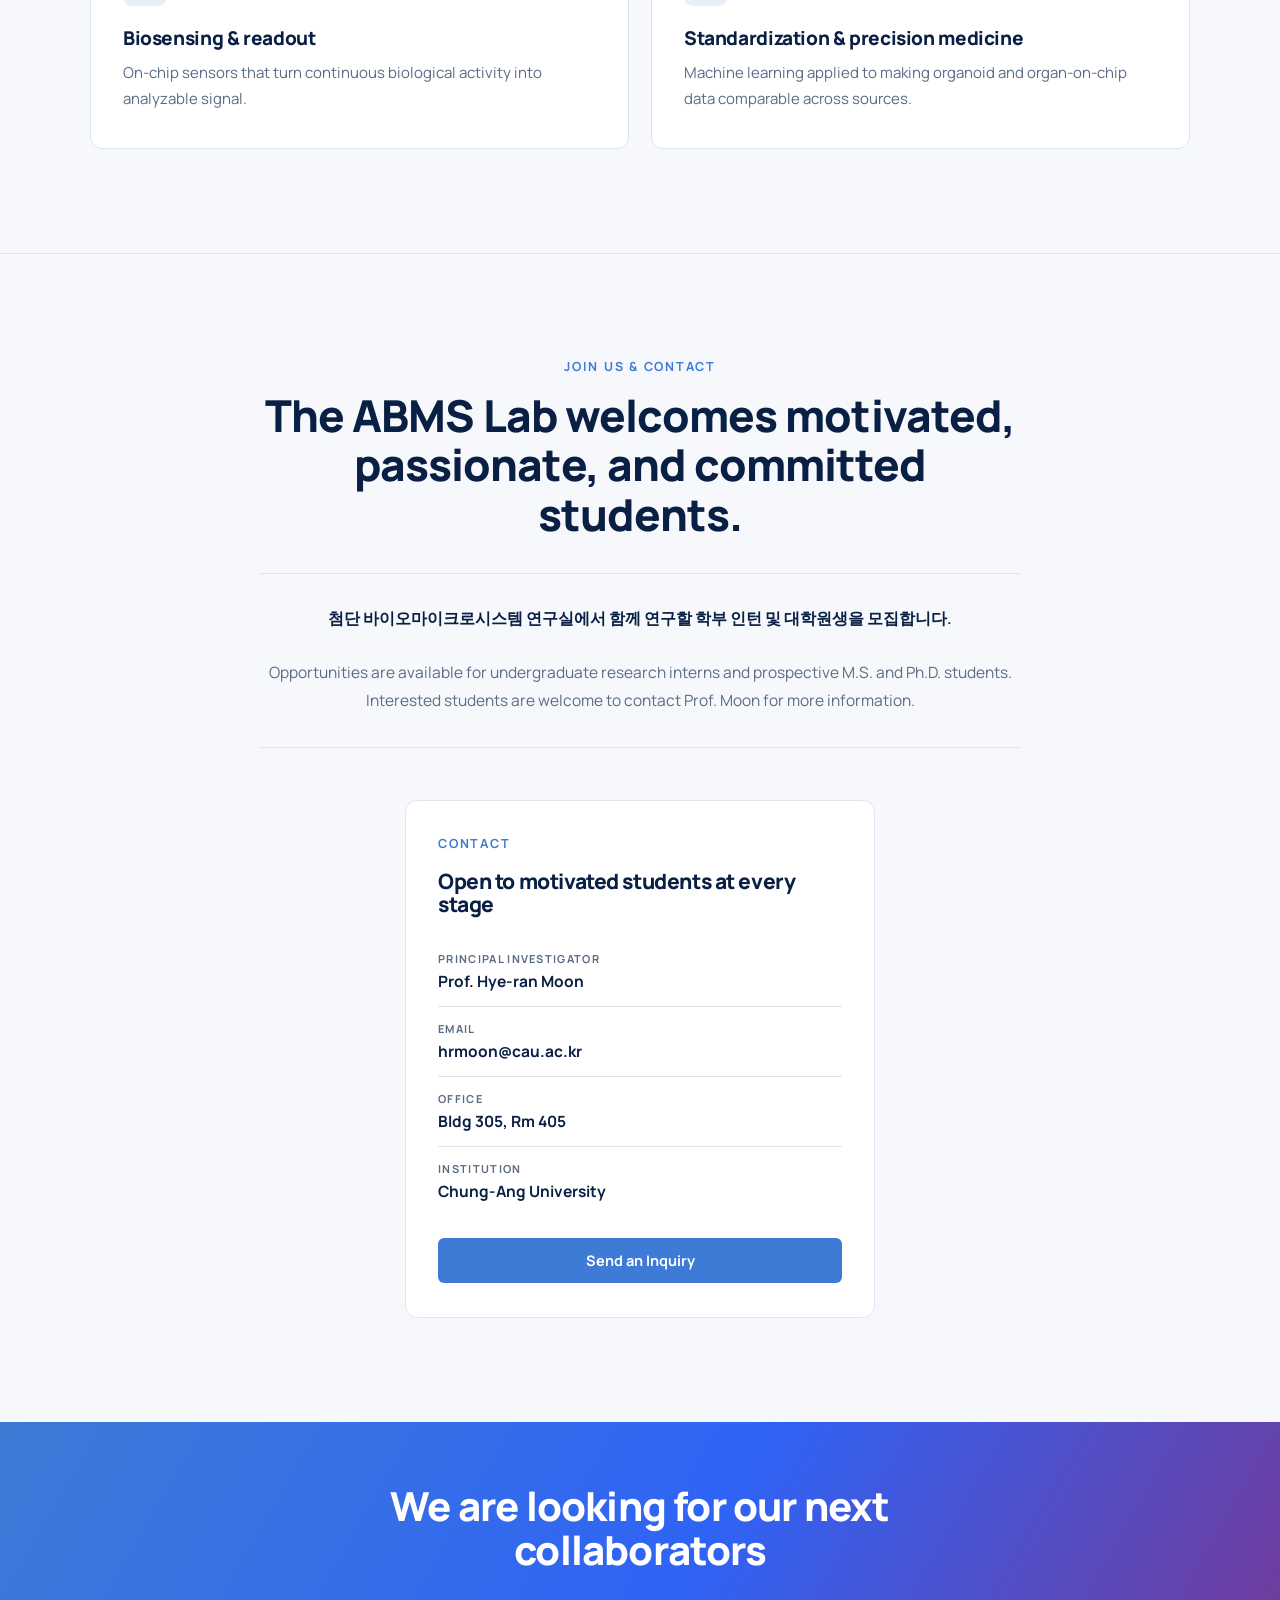
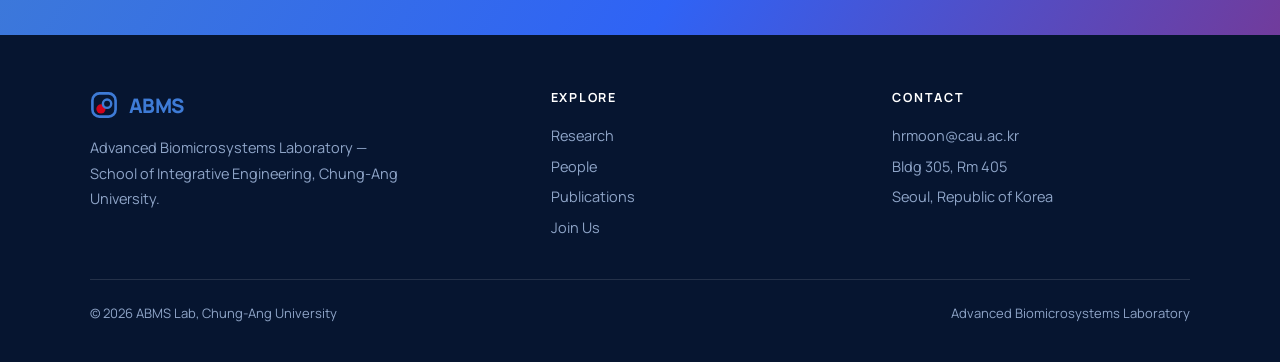
==== commit c215fbe8: "Restore mobile nav on subpages; centre Join Us layout - research/people/publications.html lost the h" ====
--- a/index.html
+++ b/index.html
@@ -130,26 +130,26 @@
       <span class="mono">Join Us &amp; Contact</span>
       <h2>The ABMS Lab welcomes motivated, passionate, and committed students.</h2>
     </div>
-    <div class="jgrid">
-      <ul class="jlist">
-        <li><div>
-          <h4>첨단 바이오마이크로시스템 연구실에서 함께 연구할 학부 인턴 및 대학원생을 모집합니다.</h4>
-          <p>Opportunities are available for undergraduate research interns and prospective M.S. and Ph.D. students. <p> Interested students are welcome to contact Prof. Moon for more information.</p></p>
-        </div></li>
-        
-        
-        
-      </ul>
-
-      <div class="card-contact">
-        <span class="mono">Contact</span>
-        <h3>Open to motivated students at every stage</h3>
-        <div class="crow"><span class="cl">Principal Investigator</span><span class="cv">Prof. Hye-ran Moon</span></div>
-        <div class="crow"><span class="cl">Email</span><a class="cv" href="mailto:hrmoon@cau.ac.kr">hrmoon@cau.ac.kr</a></div>
-        <div class="crow"><span class="cl">Office</span><span class="cv">Bldg 305, Rm 405</span></div>
-        <div class="crow"><span class="cl">Institution</span><span class="cv">Chung-Ang University</span></div>
-        <a class="btn btn-blue" href="mailto:hrmoon@cau.ac.kr?subject=ABMS%20Lab%20Inquiry">Send an Inquiry</a>
-      </div>
+
+    <div class="jintro ruled">
+      <p class="kr">
+        첨단 바이오마이크로시스템 연구실에서 함께 연구할 학부 인턴 및 대학원생을 모집합니다.
+      </p>
+      <p class="en">
+        Opportunities are available for undergraduate research interns and prospective
+        M.S. and Ph.D. students.<br>
+        Interested students are welcome to contact Prof. Moon for more information.
+      </p>
+    </div>
+
+    <div class="card-contact centered">
+      <span class="mono">Contact</span>
+      <h3>Open to motivated students at every stage</h3>
+      <div class="crow"><span class="cl">Principal Investigator</span><span class="cv">Prof. Hye-ran Moon</span></div>
+      <div class="crow"><span class="cl">Email</span><a class="cv" href="mailto:hrmoon@cau.ac.kr">hrmoon@cau.ac.kr</a></div>
+      <div class="crow"><span class="cl">Office</span><span class="cv">Bldg 305, Rm 405</span></div>
+      <div class="crow"><span class="cl">Institution</span><span class="cv">Chung-Ang University</span></div>
+      <a class="btn btn-blue" href="mailto:hrmoon@cau.ac.kr?subject=ABMS%20Lab%20Inquiry">Send an Inquiry</a>
     </div>
   </div>
 </section>
@@ -158,8 +158,6 @@
 <section class="band">
   <div class="wrap">
     <h2>We are looking for our next collaborators</h2>
-    
-    
   </div>
 </section>
 
--- a/abms-styles.css
+++ b/abms-styles.css
@@ -431,7 +431,7 @@
   .pubgroup.second{margin-top:64px;}
 
   /* ---------- JOIN ---------- */
-  .join{background:var(--off);border-top:1px solid var(--line);}
+    .join{background:var(--off);border-top:1px solid var(--line);}
   .jgrid{display:grid;grid-template-columns:1.05fr .95fr;gap:64px;align-items:start;}
   .jlist{list-style:none;margin:0;padding:0;}
   .jlist li{
@@ -542,6 +542,7 @@
       border-bottom:1px solid rgba(255,255,255,.22);}
     .bandcontact .bc:last-child{border-bottom:none;}
   }
+
 
   /* ---------- CTA BAND ---------- */
   .band{
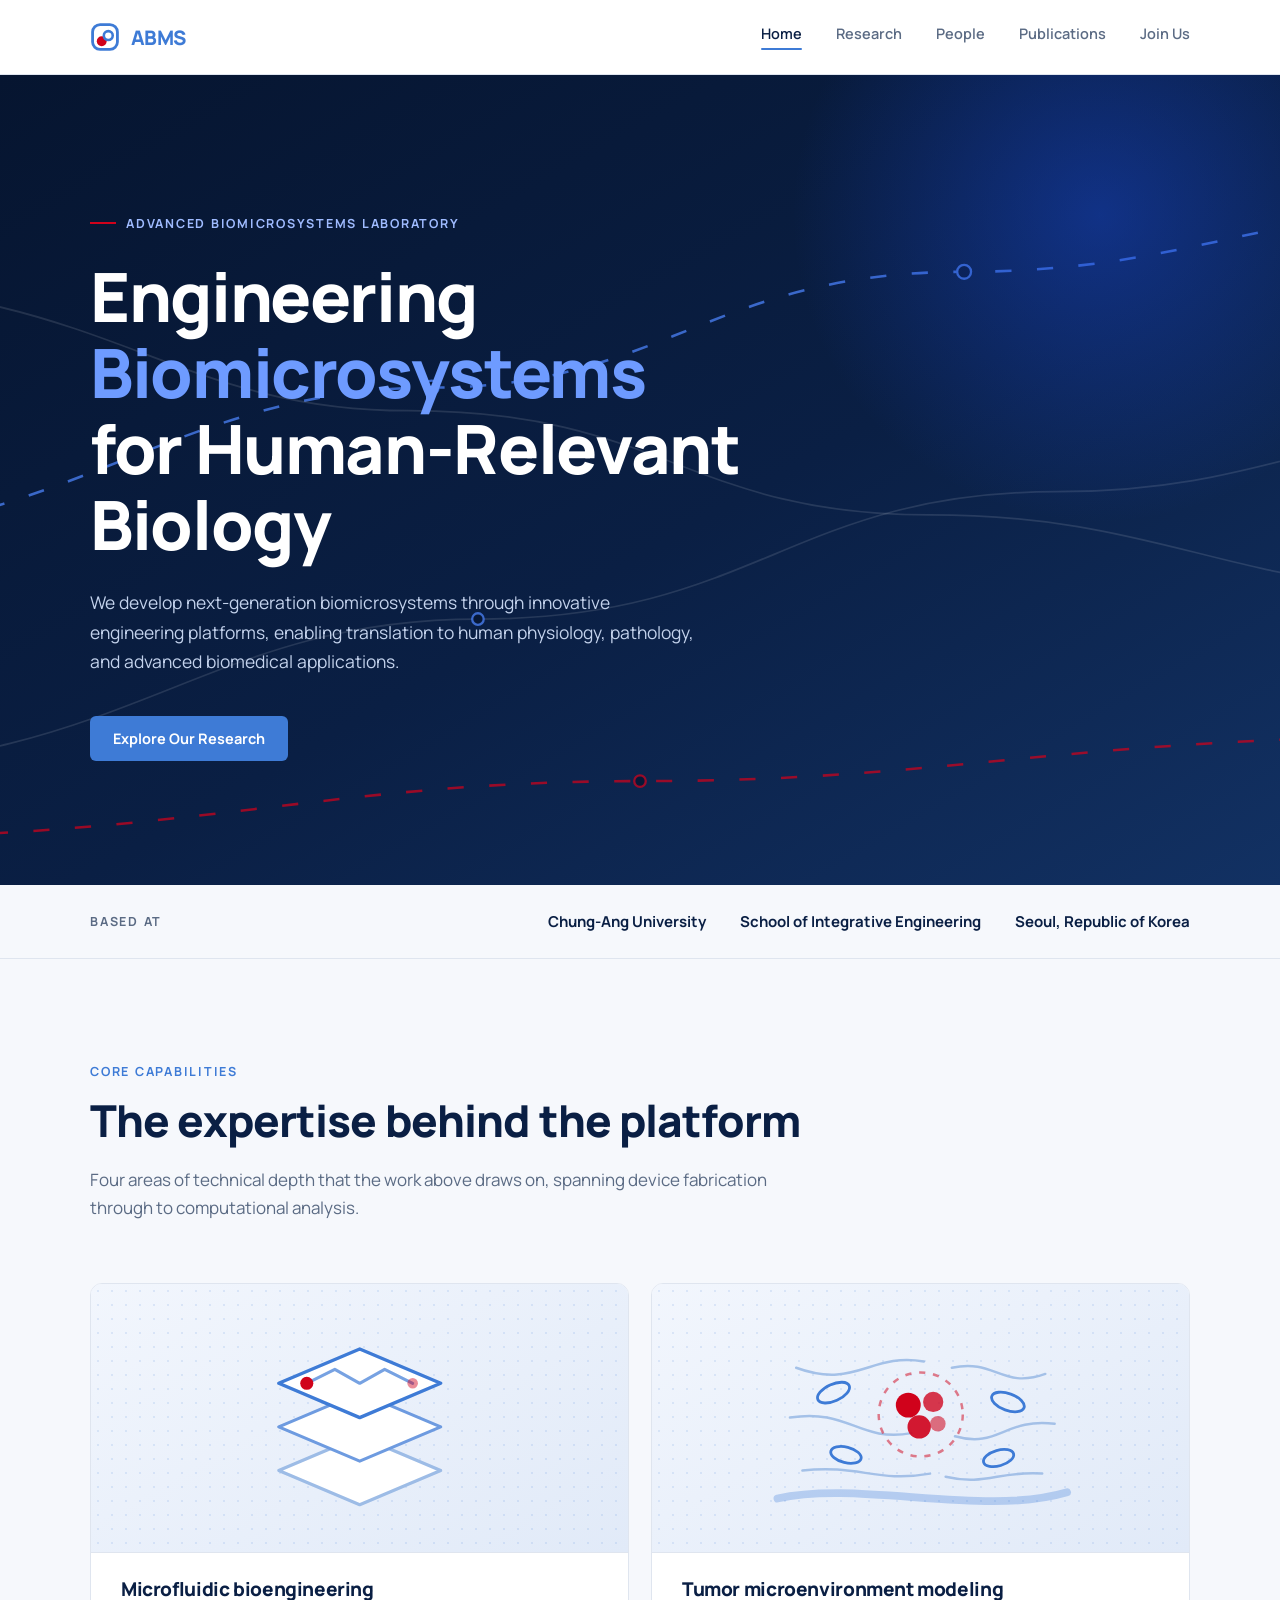
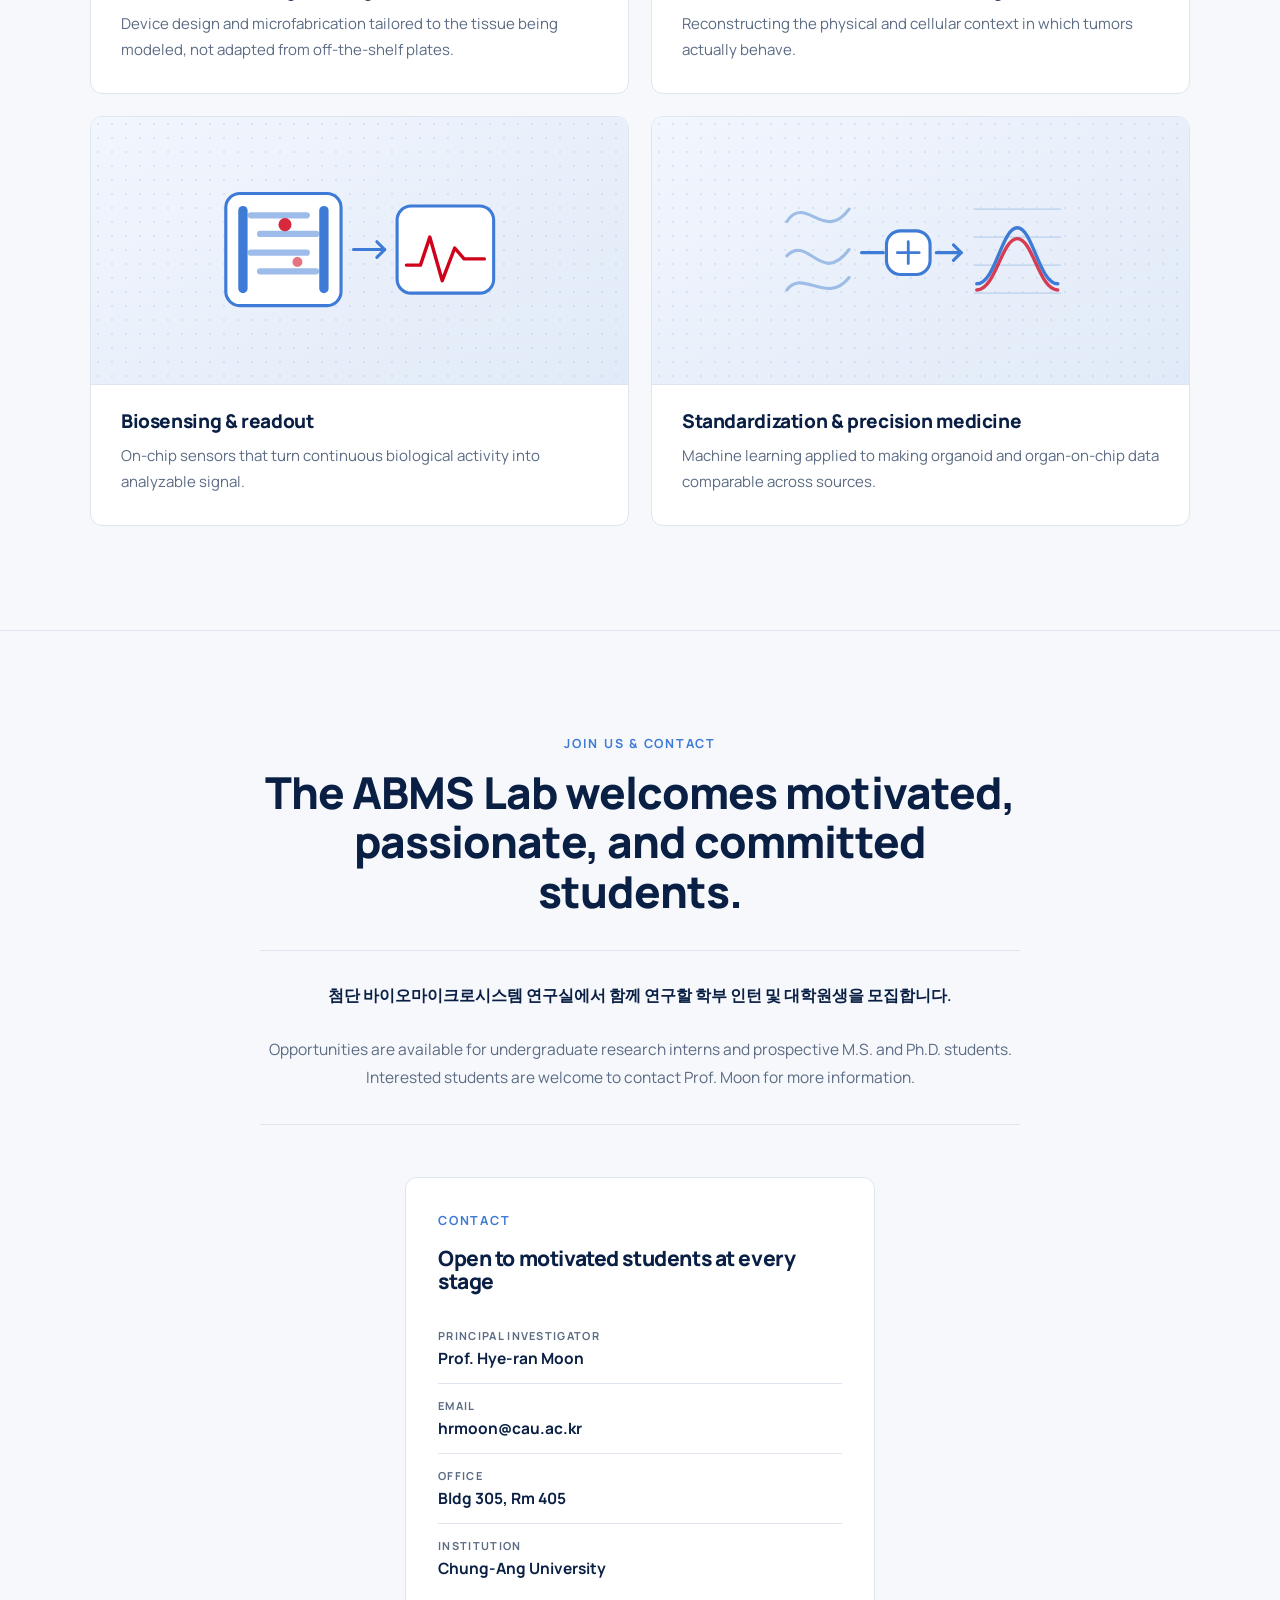
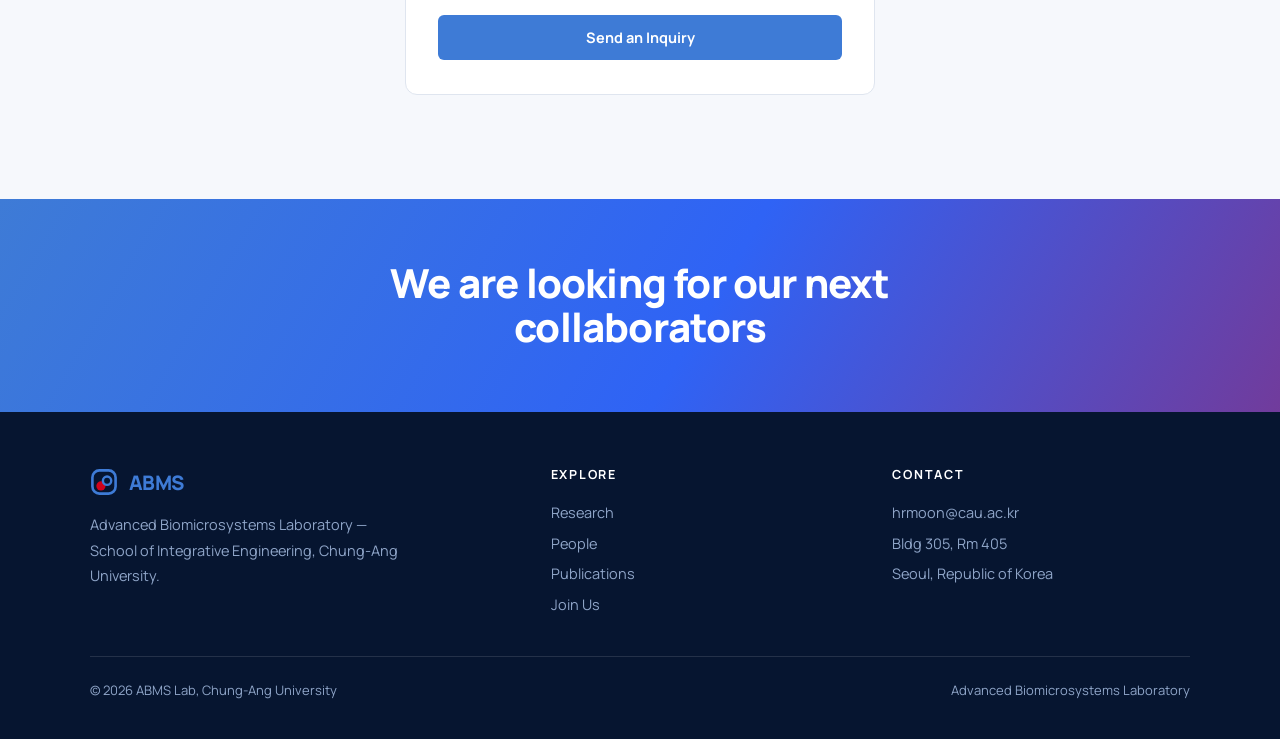
==== commit d4d0e2bc: "Replace capability icons with illustrated panels on Home Each Core Capabilities card now opens with " ====
--- a/index.html
+++ b/index.html
@@ -85,38 +85,108 @@
       </p>
     </div>
     <div class="fgrid">
-      <div class="fcard">
-        <div class="ic"><svg width="20" height="20" viewBox="0 0 20 20" fill="none">
-          <rect x="2" y="2" width="16" height="16" rx="5" stroke="#3E7BD6" stroke-width="1.7"></rect>
-          <path d="M5 13 Q10 5 15 13" stroke="#3E7BD6" stroke-width="1.7" stroke-linecap="round"></path>
-        </svg></div>
-        <h3>Microfluidic bioengineering</h3>
-        <p>Device design and microfabrication tailored to the tissue being modeled, not adapted from off-the-shelf plates.</p>
-      </div>
-      <div class="fcard">
-        <div class="ic"><svg width="20" height="20" viewBox="0 0 20 20" fill="none">
-          <circle cx="10" cy="10" r="7.6" stroke="#3E7BD6" stroke-width="1.7"></circle>
-          <circle cx="10" cy="10" r="2.6" stroke="#D0021B" stroke-width="1.7"></circle>
-        </svg></div>
-        <h3>Tumor microenvironment modeling</h3>
-        <p>Reconstructing the physical and cellular context in which tumors actually behave.</p>
-      </div>
-      <div class="fcard">
-        <div class="ic"><svg width="20" height="20" viewBox="0 0 20 20" fill="none">
-          <path d="M3 14 L7.5 8 L12 12 L17 4" stroke="#3E7BD6" stroke-width="1.8" stroke-linecap="round"></path>
-          <circle cx="7.5" cy="8" r="1.8" fill="#D0021B"></circle>
-        </svg></div>
-        <h3>Biosensing &amp; readout</h3>
-        <p>On-chip sensors that turn continuous biological activity into analyzable signal.</p>
-      </div>
-      <div class="fcard">
-        <div class="ic"><svg width="20" height="20" viewBox="0 0 20 20" fill="none">
-          <rect x="2.5" y="2.5" width="15" height="15" rx="3.5" stroke="#3E7BD6" stroke-width="1.7"></rect>
-          <path d="M6 7h8M6 10h5M6 13h6.5" stroke="#3E7BD6" stroke-width="1.5" stroke-linecap="round"></path>
-        </svg></div>
-        <h3>Standardization &amp; precision medicine</h3>
-        <p>Machine learning applied to making organoid and organ-on-chip data comparable across sources.</p>
-      </div>
+
+      <div class="fcard">
+        <div class="fvis">
+          <svg viewBox="0 0 200 125" fill="none" aria-hidden="true">
+            <path d="M100 118 L152 96 L100 74 L48 96 Z" fill="#FFFFFF" stroke="#9DBCE6" stroke-width="2" stroke-linejoin="round"/>
+            <path d="M100 90 L152 68 L100 46 L48 68 Z" fill="#FFFFFF" stroke="#6E9BE0" stroke-width="2" stroke-linejoin="round"/>
+            <path d="M100 62 L152 40 L100 18 L48 40 Z" fill="#FFFFFF" stroke="#3E7BD6" stroke-width="2.2" stroke-linejoin="round"/>
+            <path d="M66 40 L84 31 L100 40 L116 31 L134 40" stroke="#3E7BD6" stroke-width="2" stroke-linecap="round" stroke-linejoin="round" opacity=".7"/>
+            <circle cx="66" cy="40" r="4.2" fill="#D0021B"/>
+            <circle cx="134" cy="40" r="3.4" fill="#D0021B" opacity=".45"/>
+          </svg>
+        </div>
+        <div class="fbody">
+          <h3>Microfluidic bioengineering</h3>
+          <p>Device design and microfabrication tailored to the tissue being modeled, not adapted from off-the-shelf plates.</p>
+        </div>
+      </div>
+
+      <div class="fcard">
+        <div class="fvis">
+          <svg viewBox="0 0 200 125" fill="none" aria-hidden="true">
+            <g stroke="#9DBCE6" stroke-width="1.6" stroke-linecap="round" opacity=".9">
+              <path d="M20 30 C 58 44 68 20 102 26"/>
+              <path d="M16 62 C 54 56 60 78 94 72"/>
+              <path d="M24 96 C 60 92 72 104 106 98"/>
+              <path d="M180 34 C 152 44 148 24 120 30"/>
+              <path d="M186 66 C 154 62 150 82 122 74"/>
+              <path d="M178 98 C 150 96 142 106 116 100"/>
+            </g>
+            <path d="M8 114 C 60 102 140 126 194 110" stroke="#3E7BD6" stroke-width="5" stroke-linecap="round" opacity=".3"/>
+            <ellipse cx="44" cy="46" rx="11" ry="5.4" transform="rotate(-24 44 46)" stroke="#3E7BD6" stroke-width="1.8"/>
+            <ellipse cx="156" cy="52" rx="11" ry="5.4" transform="rotate(20 156 52)" stroke="#3E7BD6" stroke-width="1.8"/>
+            <ellipse cx="52" cy="86" rx="10" ry="5" transform="rotate(14 52 86)" stroke="#3E7BD6" stroke-width="1.8"/>
+            <ellipse cx="150" cy="88" rx="10" ry="5" transform="rotate(-16 150 88)" stroke="#3E7BD6" stroke-width="1.8"/>
+            <circle cx="100" cy="60" r="27" stroke="#D0021B" stroke-width="1.6" stroke-dasharray="4 5" opacity=".5"/>
+            <circle cx="92" cy="54" r="8" fill="#D0021B"/>
+            <circle cx="108" cy="52" r="6.5" fill="#D0021B" opacity=".78"/>
+            <circle cx="99" cy="68" r="7.5" fill="#D0021B" opacity=".9"/>
+            <circle cx="111" cy="66" r="5" fill="#D0021B" opacity=".55"/>
+          </svg>
+        </div>
+        <div class="fbody">
+          <h3>Tumor microenvironment modeling</h3>
+          <p>Reconstructing the physical and cellular context in which tumors actually behave.</p>
+        </div>
+      </div>
+
+      <div class="fcard">
+        <div class="fvis">
+          <svg viewBox="0 0 200 125" fill="none" aria-hidden="true">
+            <rect x="14" y="26" width="74" height="72" rx="9" fill="#FFFFFF" stroke="#3E7BD6" stroke-width="2"/>
+            <rect x="22" y="34" width="6" height="56" rx="3" fill="#3E7BD6"/>
+            <rect x="74" y="34" width="6" height="56" rx="3" fill="#3E7BD6"/>
+            <g fill="#3E7BD6" opacity=".5">
+              <rect x="28" y="38" width="40" height="4" rx="2"/>
+              <rect x="34" y="50" width="40" height="4" rx="2"/>
+              <rect x="28" y="62" width="40" height="4" rx="2"/>
+              <rect x="34" y="74" width="40" height="4" rx="2"/>
+            </g>
+            <circle cx="52" cy="46" r="4.2" fill="#D0021B" opacity=".85"/>
+            <circle cx="60" cy="70" r="3.2" fill="#D0021B" opacity=".55"/>
+            <path d="M96 62 H116" stroke="#3E7BD6" stroke-width="2" stroke-linecap="round"/>
+            <path d="M111 57 L116 62 L111 67" stroke="#3E7BD6" stroke-width="2" stroke-linecap="round" stroke-linejoin="round"/>
+            <rect x="124" y="34" width="62" height="56" rx="9" fill="#FFFFFF" stroke="#3E7BD6" stroke-width="2"/>
+            <path d="M130 72 L139 72 L145 54 L153 82 L161 61 L167 68 L180 68" stroke="#D0021B" stroke-width="2.2" stroke-linecap="round" stroke-linejoin="round"/>
+          </svg>
+        </div>
+        <div class="fbody">
+          <h3>Biosensing &amp; readout</h3>
+          <p>On-chip sensors that turn continuous biological activity into analyzable signal.</p>
+        </div>
+      </div>
+
+      <div class="fcard">
+        <div class="fvis">
+          <svg viewBox="0 0 200 125" fill="none" aria-hidden="true">
+            <g stroke="#9DBCE6" stroke-width="2" stroke-linecap="round">
+              <path d="M14 44 C 26 26 38 58 54 36"/>
+              <path d="M14 66 C 28 52 36 86 54 62"/>
+              <path d="M14 88 C 24 74 40 98 54 80"/>
+            </g>
+            <path d="M62 64 H76" stroke="#3E7BD6" stroke-width="2" stroke-linecap="round"/>
+            <rect x="78" y="50" width="28" height="28" rx="9" fill="#FFFFFF" stroke="#3E7BD6" stroke-width="2"/>
+            <path d="M85 64 H99 M92 57 V71" stroke="#3E7BD6" stroke-width="1.8" stroke-linecap="round"/>
+            <path d="M110 64 H126" stroke="#3E7BD6" stroke-width="2" stroke-linecap="round"/>
+            <path d="M121 59 L126 64 L121 69" stroke="#3E7BD6" stroke-width="2" stroke-linecap="round" stroke-linejoin="round"/>
+            <g stroke="#C6D8F0" stroke-width="1.2">
+              <line x1="134" y1="36" x2="190" y2="36"/>
+              <line x1="134" y1="54" x2="190" y2="54"/>
+              <line x1="134" y1="72" x2="190" y2="72"/>
+              <line x1="134" y1="90" x2="190" y2="90"/>
+            </g>
+            <path d="M136 84 C 148 84 152 48 162 48 C 172 48 176 84 188 84" stroke="#3E7BD6" stroke-width="2.2" stroke-linecap="round"/>
+            <path d="M136 88 C 148 88 152 55 162 55 C 172 55 176 88 188 88" stroke="#D0021B" stroke-width="2.2" stroke-linecap="round" opacity=".75"/>
+          </svg>
+        </div>
+        <div class="fbody">
+          <h3>Standardization &amp; precision medicine</h3>
+          <p>Machine learning applied to making organoid and organ-on-chip data comparable across sources.</p>
+        </div>
+      </div>
+
     </div>
   </div>
 </section>
--- a/abms-styles.css
+++ b/abms-styles.css
@@ -224,19 +224,37 @@
     background:var(--white);
     border:1px solid var(--line);
     border-radius:12px;
-    padding:34px 32px 36px;
+    padding:0;
+    overflow:hidden;
+    display:flex;flex-direction:column;
     transition:transform .2s, box-shadow .2s;
   }
   .fcard:hover{transform:translateY(-3px);box-shadow:0 14px 38px rgba(10,31,68,.09);}
-  .fcard .ic{
-    width:44px;height:44px;border-radius:9px;
-    background:var(--blue-soft);
+  .fvis{
+    aspect-ratio:2/1;
     display:flex;align-items:center;justify-content:center;
-    margin-bottom:22px;
-  }
+    border-bottom:1px solid var(--line);
+    background-color:#EFF4FC;
+    background-image:
+      radial-gradient(circle, rgba(62,123,214,.13) 1px, transparent 1.2px),
+      linear-gradient(150deg, #F2F6FD 0%, #E1EAF8 100%);
+    background-size:14px 14px, 100% 100%;
+    overflow:hidden;
+  }
+  .fvis svg{
+    width:58%;height:auto;display:block;
+    transition:transform .35s cubic-bezier(.2,.7,.3,1);
+  }
+  .fcard:hover .fvis svg{transform:scale(1.045);}
+  .fbody{padding:26px 30px 30px;}
   .fcard h3{font-size:19px;font-weight:800;margin-bottom:11px;}
   .fcard p{font-size:15px;line-height:1.72;color:var(--gray);}
   @media(max-width:820px){.fgrid{grid-template-columns:1fr;}}
+  @media(max-width:560px){
+    .fvis{aspect-ratio:16/10;}
+    .fvis svg{width:70%;}
+    .fbody{padding:22px 24px 26px;}
+  }
 
 
   /* ---------- PEOPLE ---------- */
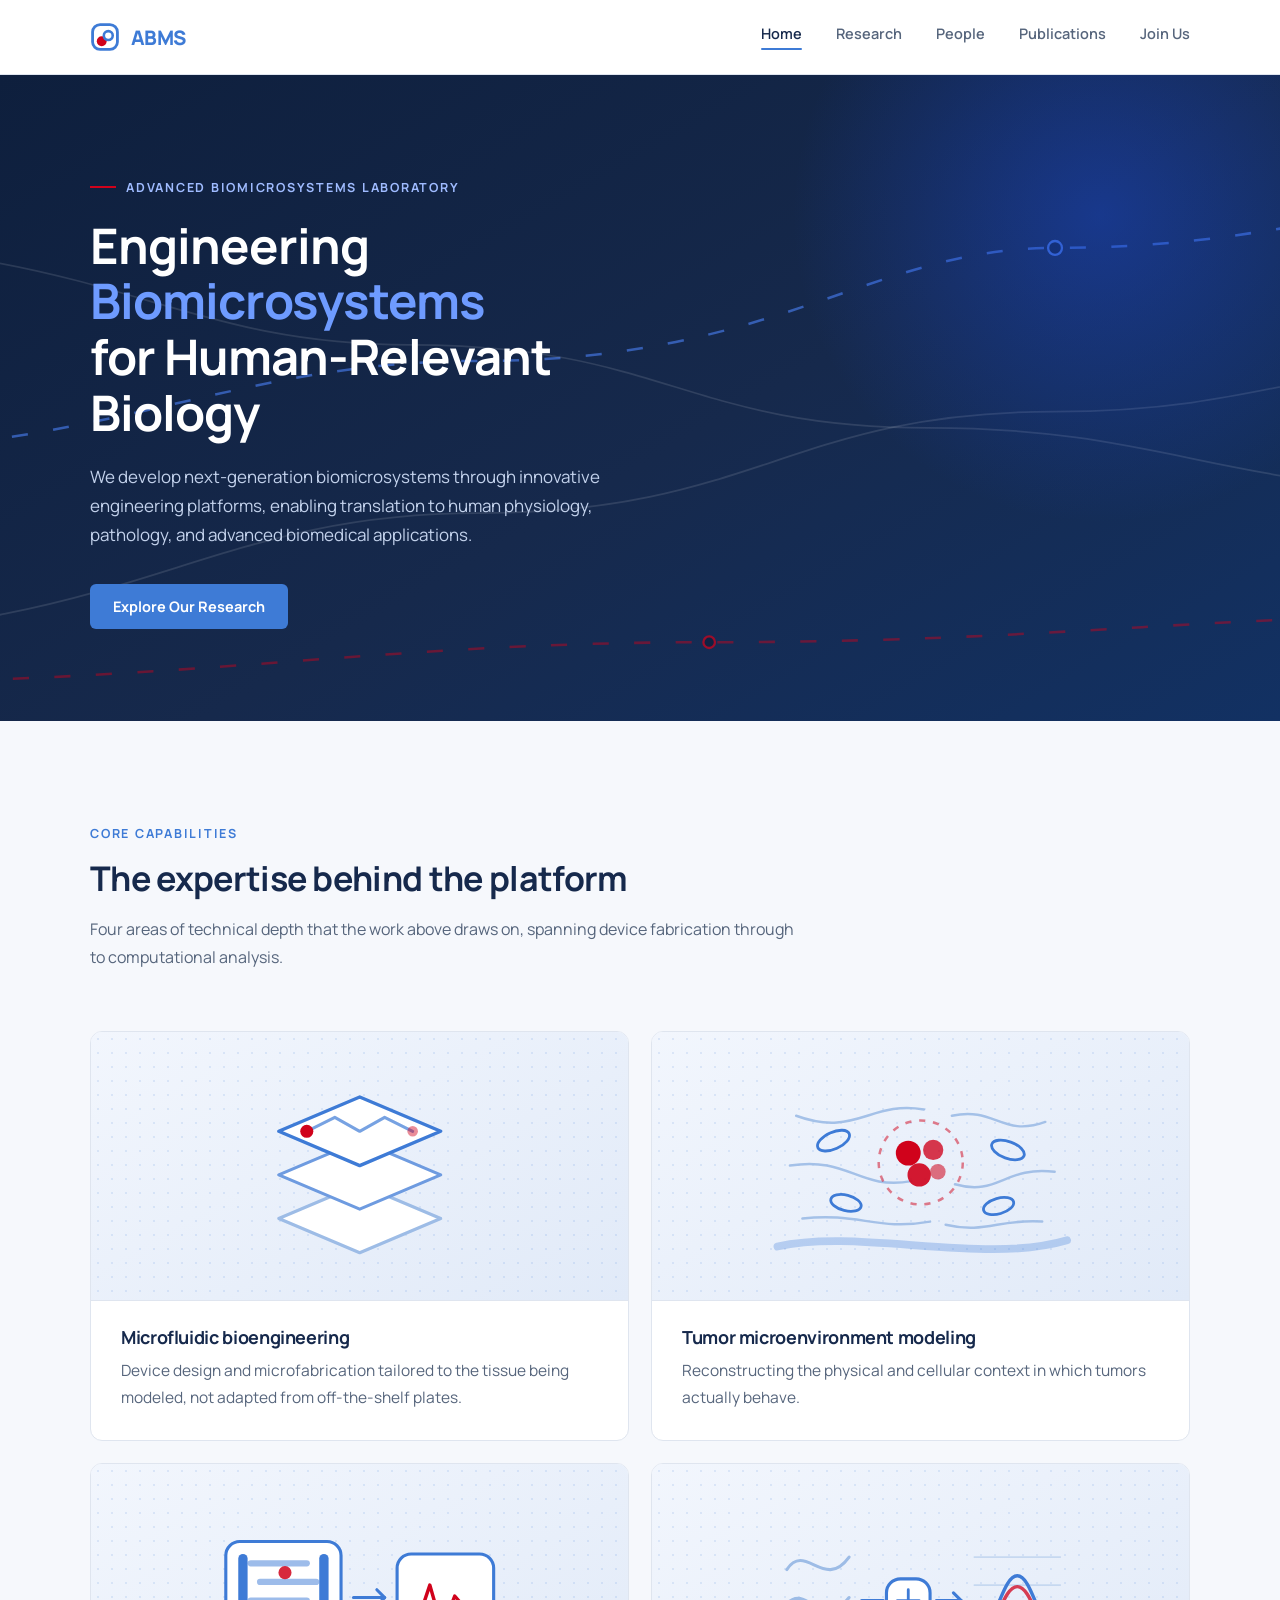
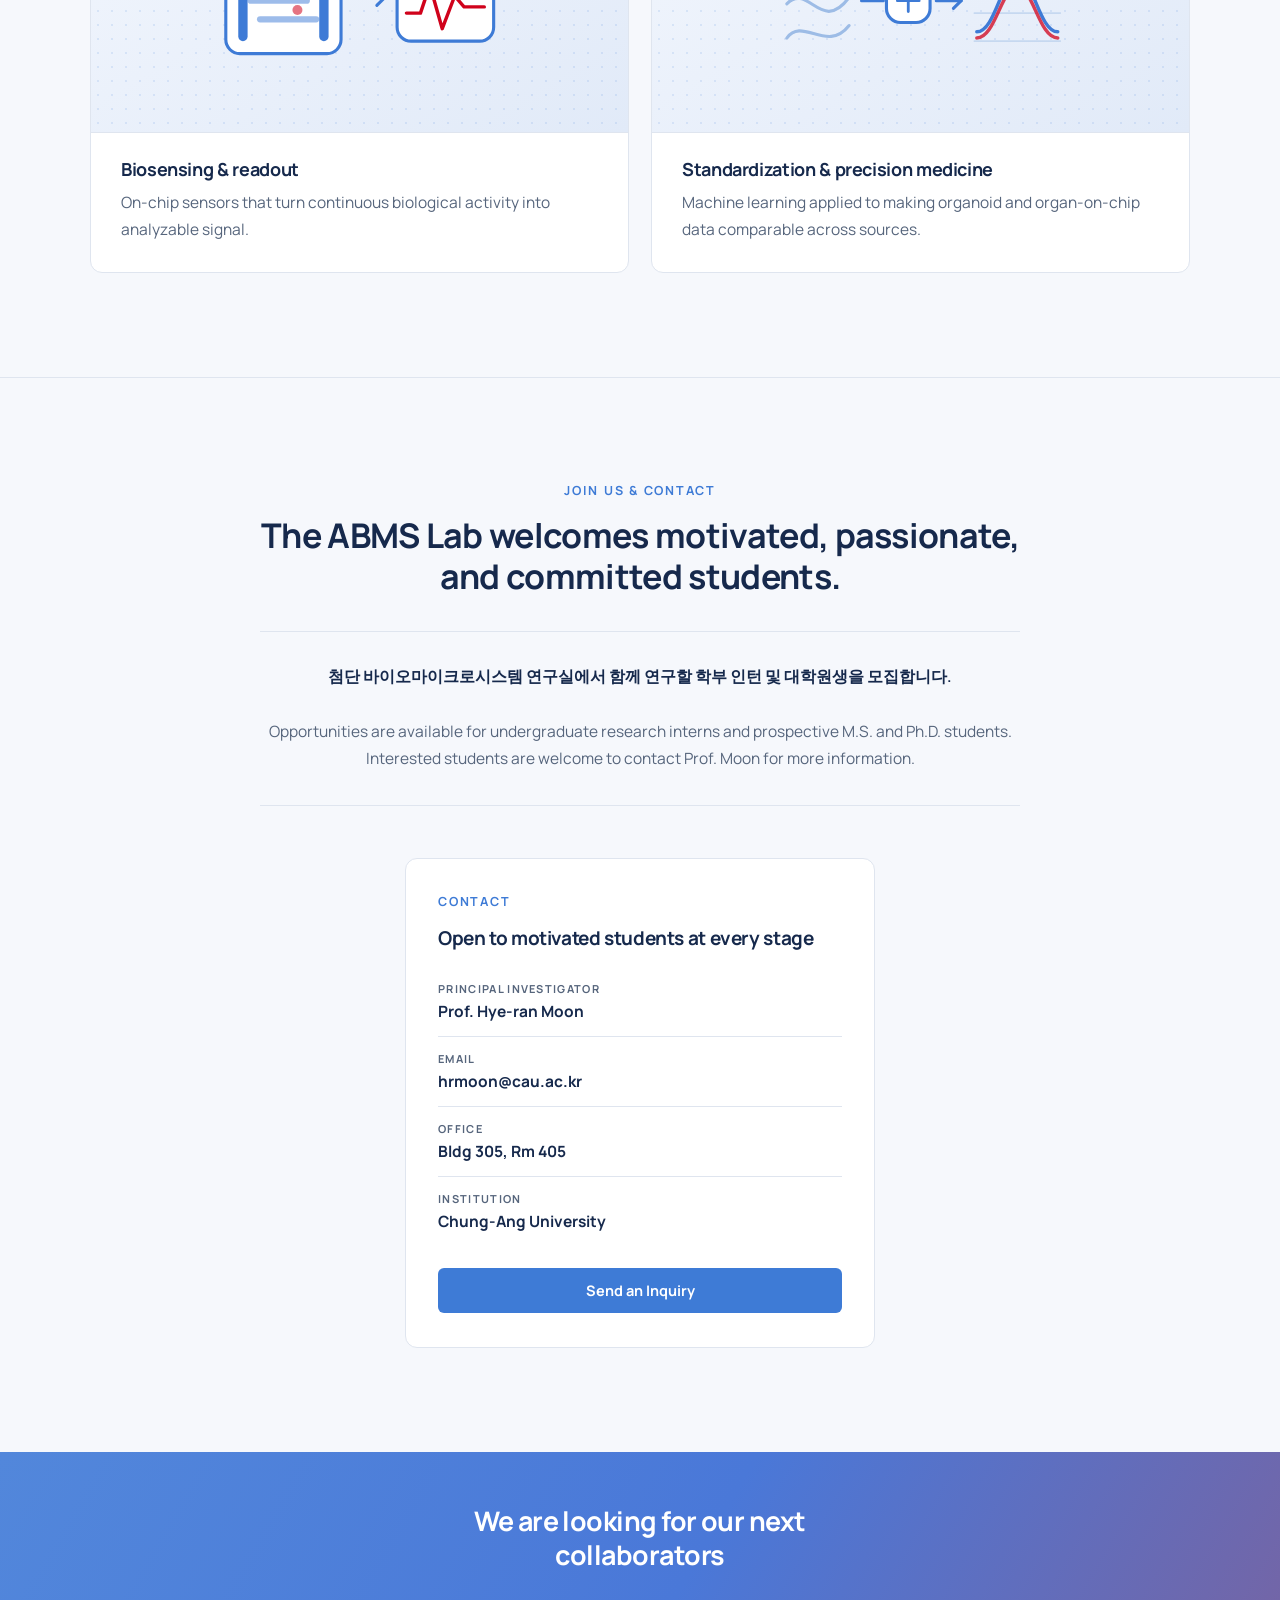
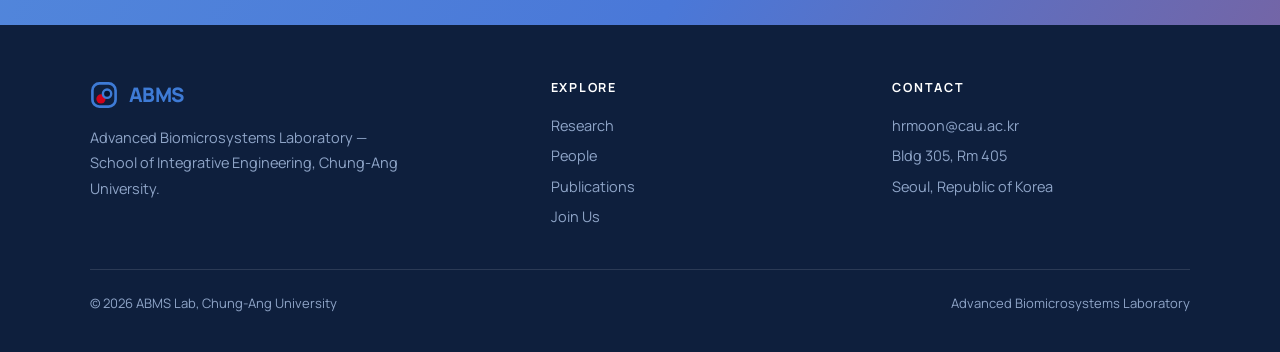
==== commit 3c276f0d: "Shrink dark banners, stop the flowing lines being cropped, drop "Based at" strip The hero and page b" ====
--- a/index.html
+++ b/index.html
@@ -37,15 +37,13 @@
 <!-- ============ HERO ============ -->
 <section class="hero" id="top">
   <div class="hero-bg" aria-hidden="true">
-    <svg viewBox="0 0 1400 700" preserveAspectRatio="xMidYMid slice">
-      <path class="ch" d="M-40 600 C 260 600 320 470 560 470 C 800 470 830 360 1060 360 C 1240 360 1300 300 1460 300"></path>
-      <path class="ch-live" d="M-40 400 C 200 400 300 270 520 270 C 720 270 760 170 980 170 C 1180 170 1250 110 1460 110"></path>
-      <path class="ch" d="M-40 180 C 240 180 290 290 500 290 C 720 290 740 380 950 380 C 1160 380 1210 450 1460 450"></path>
-      <path class="ch-live red" d="M-40 660 C 320 660 420 610 700 610 C 980 610 1060 570 1460 570"></path>
-      <circle class="nd" cx="520" cy="270" r="6"></circle>
-      <circle class="nd" cx="980" cy="170" r="6"></circle>
-      <circle class="nd red" cx="700" cy="610" r="5"></circle>
-      <circle class="nd" cx="560" cy="470" r="5"></circle>
+    <svg viewBox="0 0 1400 560" preserveAspectRatio="xMidYMid slice">
+      <path class="ch" d="M-60 486 C 260 486 320 380 560 380 C 800 380 830 292 1060 292 C 1240 292 1300 244 1460 244"></path>
+      <path class="ch-live" d="M-60 330 C 240 330 340 248 560 248 C 820 248 900 150 1060 150 C 1240 150 1320 110 1460 110"></path>
+      <path class="ch" d="M-60 146 C 240 146 290 234 500 234 C 720 234 740 306 950 306 C 1160 306 1210 364 1460 364"></path>
+      <path class="ch-live red" d="M-60 528 C 320 528 460 492 760 492 C 1060 492 1180 468 1460 468"></path>
+      <circle class="nd" cx="1060" cy="150" r="6"></circle>
+      <circle class="nd red" cx="760" cy="492" r="5"></circle>
     </svg>
   </div>
   <div class="hero-glow" aria-hidden="true"></div>
@@ -62,17 +60,6 @@
   </div>
 </section>
 
-<!-- ============ AFFILIATION STRIP ============ -->
-<div class="strip">
-  <div class="wrap">
-    <span class="mono">Based at</span>
-    <div class="items">
-      <span>Chung-Ang University</span>
-      <span>School of Integrative Engineering</span>
-      <span>Seoul, Republic of Korea</span>
-    </div>
-  </div>
-</div>
 <!-- ============ CAPABILITIES (part of Research) ============ -->
 <section class="focus">
   <div class="wrap">
--- a/abms-styles.css
+++ b/abms-styles.css
@@ -1,12 +1,12 @@
 :root{
-    --navy:#0A1F44;
-    --navy-deep:#061530;
+    --navy:#16294C;
+    --navy-deep:#0E1F3D;
     --blue:#3E7BD6;
     --blue-soft:#E7EFFB;
     --red:#D0021B;
     --white:#FFFFFF;
     --off:#F6F8FC;
-    --gray:#5B6B84;
+    --gray:#56657C;
     --line:#DFE5EF;
   }
   *{box-sizing:border-box;}
@@ -108,7 +108,7 @@
     position:relative;
     background:linear-gradient(150deg,var(--navy-deep) 0%,var(--navy) 55%,#123163 100%);
     color:var(--white);
-    padding:132px 0 124px;
+    padding:96px 0 92px;
     overflow:hidden;
   }
   .hero .wrap{position:relative;z-index:3;}
@@ -116,11 +116,11 @@
   .hero-bg svg{width:100%;height:100%;display:block;}
   .ch{fill:none;stroke:rgba(255,255,255,0.16);stroke-width:1.5;}
   .ch-live{
-    fill:none;stroke:#4E86FF;stroke-width:2.2;
+    fill:none;stroke:#4E86FF;stroke-width:2.2;opacity:.8;
     stroke-dasharray:14 22;
     animation:dash 3s linear infinite;
   }
-  .ch-live.red{stroke:var(--red);animation-duration:4.2s;}
+  .ch-live.red{stroke:var(--red);animation-duration:4.2s;opacity:.62;}
   @keyframes dash{to{stroke-dashoffset:-144;}}
   .nd{fill:var(--navy-deep);stroke:#4E86FF;stroke-width:2;}
   .nd.red{stroke:var(--red);}
@@ -133,57 +133,41 @@
   }
   .eyebrow{
     display:inline-flex;align-items:center;gap:10px;
-    color:#9FBBFF;margin-bottom:26px;
+    color:#9FBBFF;margin-bottom:22px;
   }
   .eyebrow::before{
     content:'';width:26px;height:2px;background:var(--red);display:block;
   }
   .hero h1{
-    font-size:clamp(38px,5.6vw,68px);
-    font-weight:800;
+    font-size:clamp(33px,4.3vw,49px);
+    font-weight:700;
+    line-height:1.14;
     max-width:17ch;
   }
   .hero h1 em{font-style:normal;color:#6E9BFF;}
   .hero-sub{
-    margin-top:26px;max-width:56ch;
-    font-size:17.5px;line-height:1.68;
+    margin-top:22px;max-width:56ch;
+    font-size:17px;line-height:1.7;
     color:#C3D2EC;
   }
-  .hero-cta{margin-top:40px;display:flex;gap:14px;flex-wrap:wrap;}
-  @media(max-width:820px){.hero{padding:88px 0 80px;}}
+  .hero-cta{margin-top:34px;display:flex;gap:14px;flex-wrap:wrap;}
+  @media(max-width:820px){.hero{padding:74px 0 70px;}}
   @media(max-width:560px){
-    .hero{padding:64px 0 62px;}
-    .hero h1{font-size:31px;}
+    .hero{padding:56px 0 54px;}
+    .hero h1{font-size:29px;}
     .hero-sub{font-size:16px;}
     .hero-cta .btn{width:100%;}
   }
   @media (prefers-reduced-motion: reduce){
     .ch-live{animation:none;}html{scroll-behavior:auto;}
-  }
-
-  /* ---------- AFFILIATION STRIP ---------- */
-  .strip{
-    background:var(--off);
-    border-bottom:1px solid var(--line);
-    padding:26px 0;
-  }
-  .strip .wrap{
-    display:flex;align-items:center;justify-content:space-between;
-    gap:24px;flex-wrap:wrap;
-  }
-  .strip .mono{color:var(--gray);}
-  .strip .items{display:flex;gap:34px;flex-wrap:wrap;font-weight:700;font-size:15px;}
-  @media(max-width:560px){
-    .strip{padding:20px 0;}
-    .strip .items{gap:6px;flex-direction:column;font-size:14.5px;}
   }
 
   /* ---------- SECTION SHELL ---------- */
   section{padding:104px 0;}
   .sec-head{max-width:720px;margin-bottom:60px;}
   .sec-head .mono{color:var(--blue);display:block;margin-bottom:16px;}
-  .sec-head h2{font-size:clamp(28px,3.8vw,44px);font-weight:800;}
-  .sec-head p{margin-top:20px;font-size:17px;line-height:1.7;color:var(--gray);}
+  .sec-head h2{font-size:clamp(25px,2.9vw,34px);font-weight:700;line-height:1.2;}
+  .sec-head p{margin-top:18px;font-size:16px;line-height:1.72;color:var(--gray);}
 
   /* ---------- PLATFORM (numbered rows) ---------- */
   .platform{background:var(--white);}
@@ -203,7 +187,7 @@
     width:56px;height:56px;border-radius:50%;
     display:flex;align-items:center;justify-content:center;
   }
-  .prow h3{font-size:24px;font-weight:800;margin-bottom:14px;}
+  .prow h3{font-size:21px;font-weight:700;margin-bottom:12px;}
   .prow h3 em{font-style:italic;}
   .prow .body{font-size:15.5px;line-height:1.75;color:var(--gray);}
   .pvis{
@@ -247,8 +231,8 @@
   }
   .fcard:hover .fvis svg{transform:scale(1.045);}
   .fbody{padding:26px 30px 30px;}
-  .fcard h3{font-size:19px;font-weight:800;margin-bottom:11px;}
-  .fcard p{font-size:15px;line-height:1.72;color:var(--gray);}
+  .fcard h3{font-size:18px;font-weight:700;margin-bottom:10px;}
+  .fcard p{font-size:15.5px;line-height:1.72;color:var(--gray);}
   @media(max-width:820px){.fgrid{grid-template-columns:1fr;}}
   @media(max-width:560px){
     .fvis{aspect-ratio:16/10;}
@@ -277,7 +261,7 @@
     opacity:.5;margin-bottom:0;
   }
   .pi-row .role{color:var(--blue);display:block;margin-bottom:12px;}
-  .pi-row h3{font-size:29px;font-weight:800;margin-bottom:6px;}
+  .pi-row h3{font-size:25px;font-weight:700;margin-bottom:6px;}
   .pi-row .sub{font-size:15.5px;font-weight:700;color:var(--gray);margin-bottom:22px;}
   .pi-row .bio{font-size:15.5px;line-height:1.78;color:var(--gray);max-width:62ch;}
   .pi-row .bio + .bio{margin-top:14px;}
@@ -293,7 +277,7 @@
     display:flex;align-items:baseline;justify-content:space-between;
     gap:20px;flex-wrap:wrap;margin-bottom:30px;
   }
-  .team-label h3{font-size:22px;font-weight:800;}
+  .team-label h3{font-size:20px;font-weight:700;}
   .team-label .mono{color:var(--gray);}
   .tgrid{
     display:grid;grid-template-columns:repeat(4,1fr);gap:22px;
@@ -327,7 +311,7 @@
   }
   .pagehead .wrap{position:relative;z-index:3;}
   .pagehead .eyebrow{color:#9FBBFF;margin-bottom:22px;}
-  .pagehead h1{font-size:clamp(32px,4.8vw,54px);font-weight:800;max-width:20ch;}
+  .pagehead h1{font-size:clamp(28px,3.6vw,40px);font-weight:700;max-width:22ch;}
   .pagehead p{
     margin-top:22px;max-width:58ch;
     font-size:17px;line-height:1.7;color:#C3D2EC;
@@ -344,17 +328,17 @@
     margin-top:5px;border-radius:2px;
   }
   .pagehead.slim{
-    padding:56px 0;
-    min-height:326px;
+    padding:48px 0;
+    min-height:270px;
     display:flex;align-items:center;
   }
   .pagehead.slim > .wrap{width:100%;}
-  .pagehead.slim h1{font-size:38px;line-height:1.14;max-width:24ch;}
-  .pagehead.slim p{margin-top:16px;font-size:15.5px;max-width:64ch;}
+  .pagehead.slim h1{font-size:32px;line-height:1.18;font-weight:700;max-width:26ch;}
+  .pagehead.slim p{margin-top:16px;font-size:16px;max-width:64ch;}
   @media(max-width:820px){
     .pagehead{padding:64px 0 60px;}
-    .pagehead.slim{padding:44px 0;min-height:250px;}
-    .pagehead.slim h1{font-size:29px;}
+    .pagehead.slim{padding:40px 0;min-height:214px;}
+    .pagehead.slim h1{font-size:26px;}
   }
 
   /* ---------- PI DETAIL ---------- */
@@ -396,7 +380,7 @@
     display:flex;align-items:center;gap:16px;margin-bottom:6px;
     padding-bottom:12px;border-bottom:2px solid var(--navy);
   }
-  .yearbar .yr{font-size:26px;font-weight:800;letter-spacing:-0.02em;}
+  .yearbar .yr{font-size:22px;font-weight:700;letter-spacing:-0.02em;}
   .yearbar .ct{
     font-size:12px;font-weight:700;letter-spacing:.1em;text-transform:uppercase;
     color:var(--gray);
@@ -410,7 +394,7 @@
     font-size:13.5px;font-weight:800;color:var(--blue);
     padding-top:2px;
   }
-  .pub .ti{font-size:16.5px;font-weight:800;line-height:1.42;margin-bottom:8px;}
+  .pub .ti{font-size:16px;font-weight:700;line-height:1.45;margin-bottom:8px;}
   .pub .ti a{text-decoration:none;}
   .pub .ti a:hover{color:var(--blue);text-decoration:underline;}
   .pub .au{font-size:14px;line-height:1.65;color:var(--gray);margin-bottom:7px;}
@@ -441,7 +425,7 @@
     margin:0 0 30px;padding-bottom:14px;
     border-bottom:3px solid var(--blue);
   }
-  .pubgroup h2{font-size:23px;font-weight:800;}
+  .pubgroup h2{font-size:20px;font-weight:700;}
   .pubgroup .ct{
     font-size:12px;font-weight:700;letter-spacing:.1em;text-transform:uppercase;
     color:var(--gray);
@@ -470,7 +454,7 @@
     position:sticky;top:110px;
   }
   .card-contact .mono{color:var(--blue);display:block;margin-bottom:18px;}
-  .card-contact h3{font-size:21px;font-weight:800;margin-bottom:20px;}
+  .card-contact h3{font-size:19px;font-weight:700;margin-bottom:18px;}
   .crow{display:flex;flex-direction:column;gap:4px;padding:14px 0;border-bottom:1px solid var(--line);}
   .crow:last-of-type{border-bottom:none;}
   .crow .cl{font-family:'Manrope',sans-serif;font-weight:700;font-size:11px;letter-spacing:.12em;
@@ -489,7 +473,7 @@
     margin-bottom:26px;
   }
   .jintro .lead{
-    font-style:italic;font-size:17.5px;line-height:1.6;color:var(--blue);
+    font-style:italic;font-size:17px;line-height:1.62;color:var(--blue);
     font-weight:600;margin-bottom:20px;
   }
   .jintro .en{font-size:15.5px;line-height:1.78;color:var(--gray);}
@@ -564,10 +548,10 @@
 
   /* ---------- CTA BAND ---------- */
   .band{
-    background:linear-gradient(120deg,var(--blue) 0%,#2F63F5 55%,var(--red) 165%);
-    color:var(--white);padding:62px 0;text-align:center;
-  }
-  .band h2{font-size:clamp(26px,3.6vw,40px);font-weight:800;max-width:22ch;margin:0 auto;}
+    background:linear-gradient(120deg,#5287DB 0%,#4A78D8 55%,#B3485A 170%);
+    color:var(--white);padding:52px 0;text-align:center;
+  }
+  .band h2{font-size:clamp(21px,2.1vw,27px);font-weight:700;max-width:26ch;margin:0 auto;line-height:1.28;}
   .band p{margin:20px auto 34px;max-width:52ch;font-size:16.5px;line-height:1.68;color:#E2EAFF;}
   .band .btn{background:var(--white);color:var(--blue);}
   .band .btn:hover{transform:translateY(-1px);}
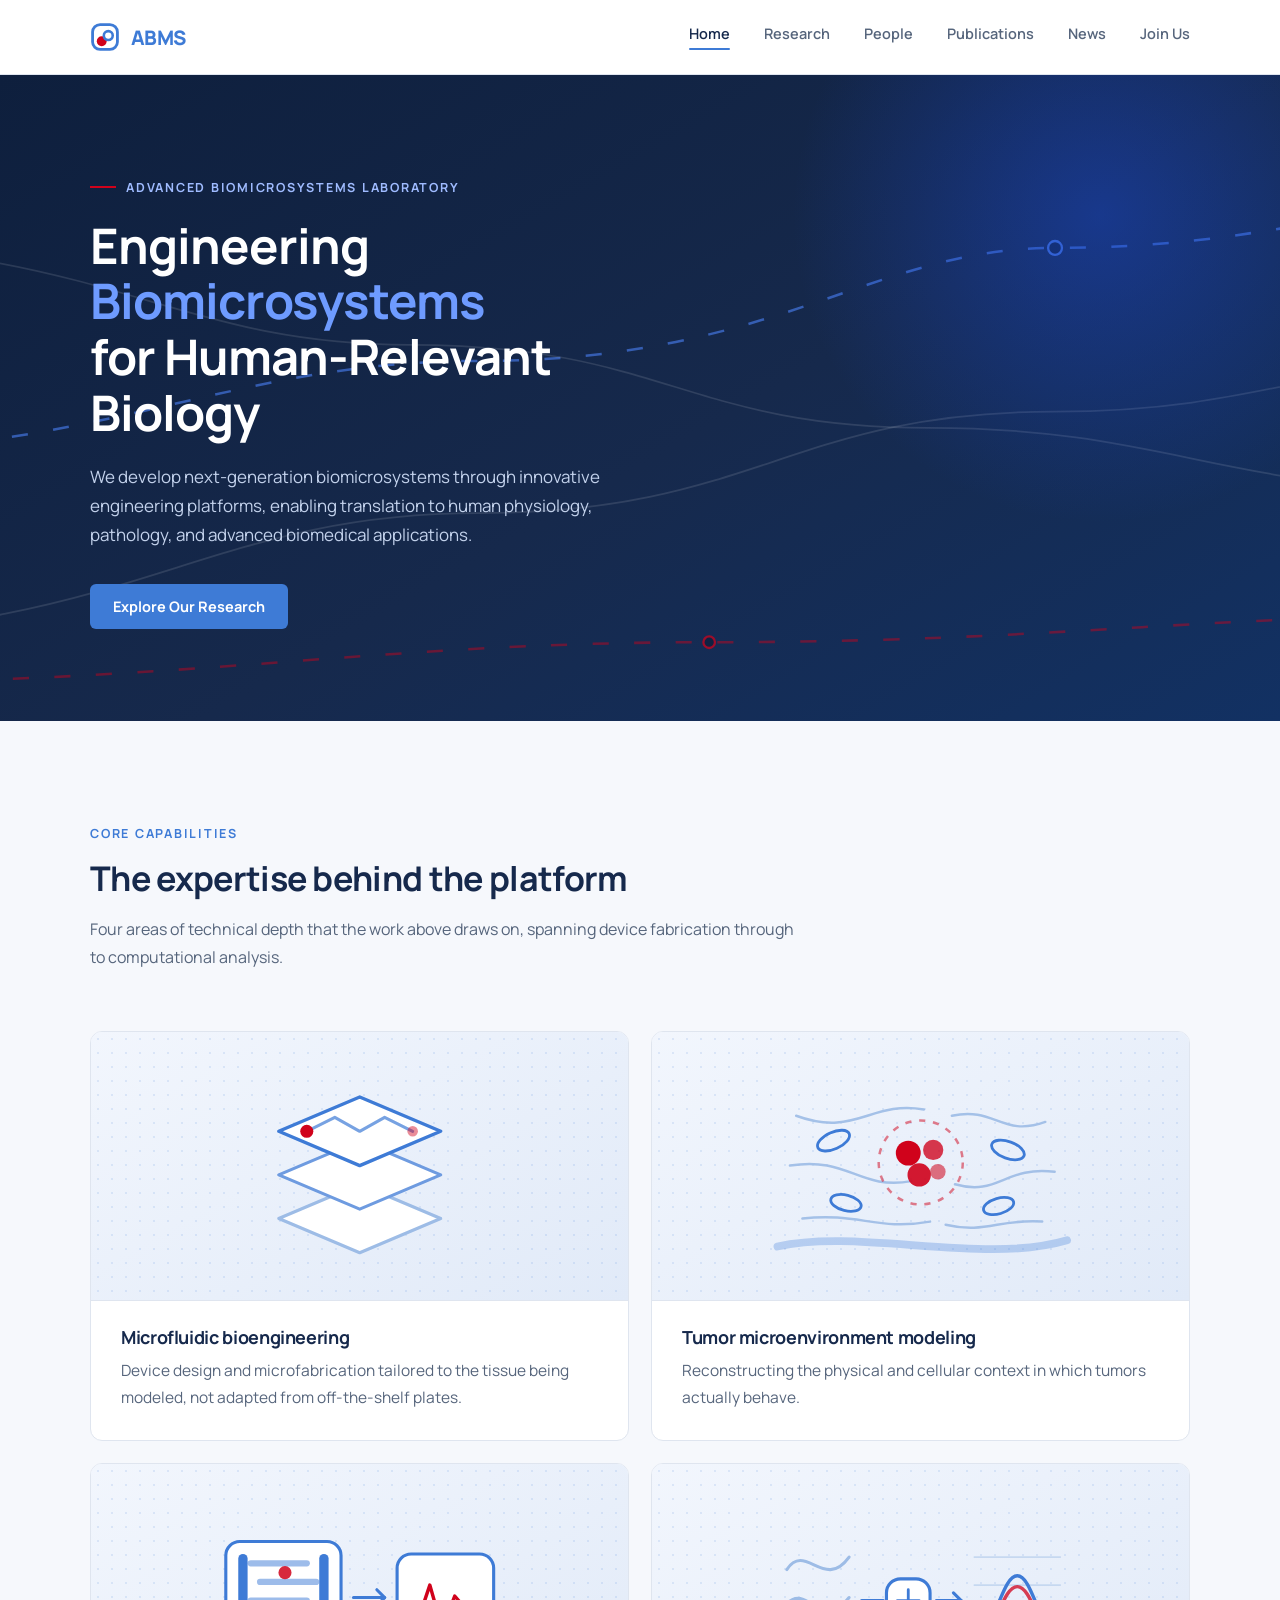
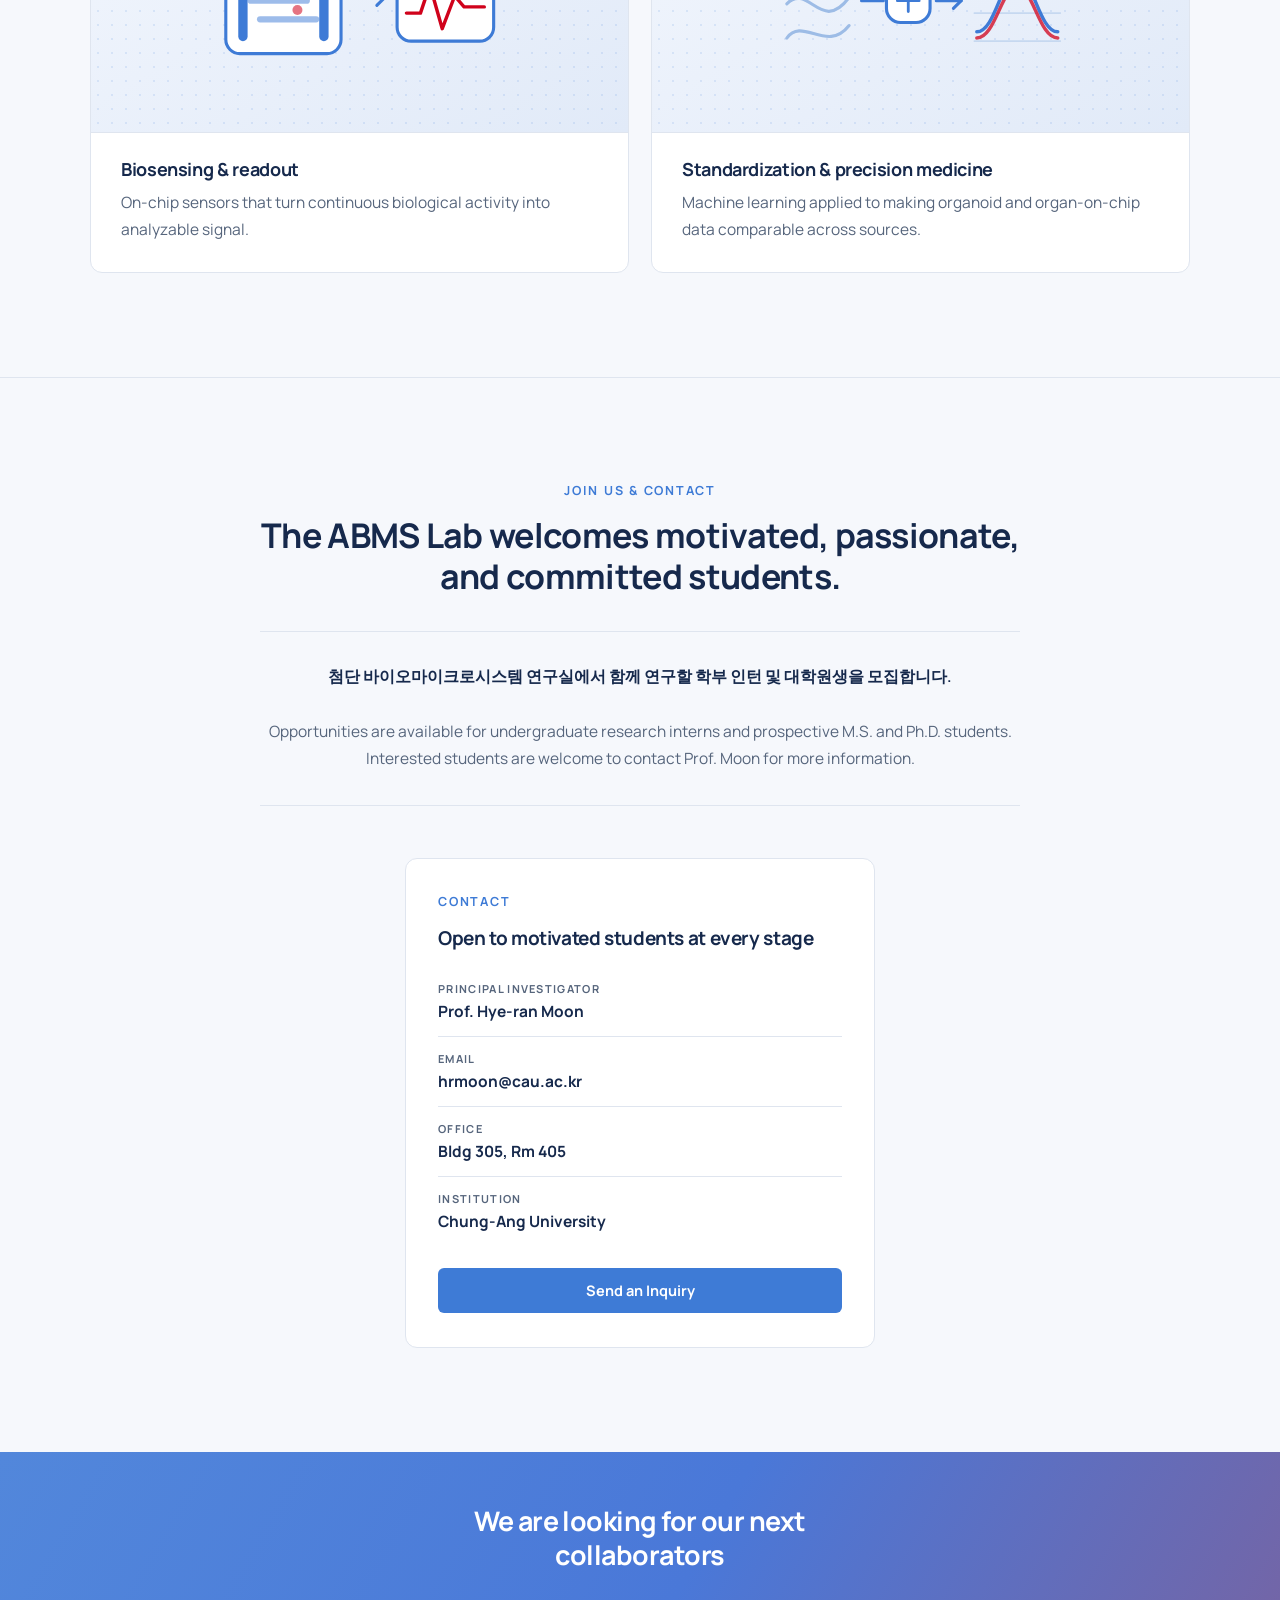
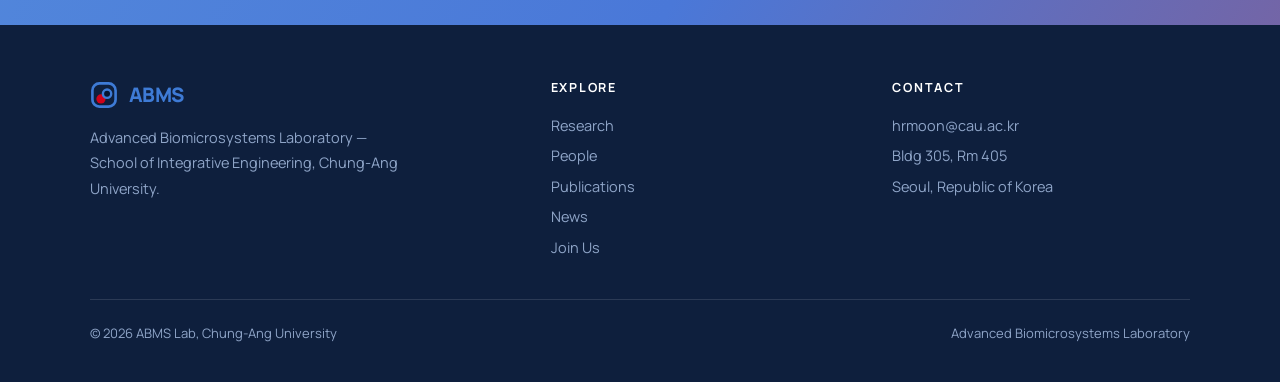
==== commit e5ada6a1: "Add News page New news.html for announcements and updates, built on the same slim banner shell as th" ====
--- a/index.html
+++ b/index.html
@@ -29,6 +29,7 @@
       <li><a href="research.html">Research</a></li>
       <li><a href="people.html">People</a></li>
       <li><a href="publications.html">Publications</a></li>
+      <li><a href="news.html">News</a></li>
       <li><a href="index.html#join">Join Us</a></li>
     </ul>
   </nav>
@@ -239,6 +240,7 @@
           <li><a href="research.html">Research</a></li>
           <li><a href="people.html">People</a></li>
           <li><a href="publications.html">Publications</a></li>
+          <li><a href="news.html">News</a></li>
           <li><a href="index.html#join">Join Us</a></li>
         </ul>
       </div>
--- a/abms-styles.css
+++ b/abms-styles.css
@@ -432,6 +432,39 @@
   }
   .pubgroup.second{margin-top:64px;}
 
+  /* ---------- NEWS ---------- */
+  .news{background:var(--white);}
+  .nlist{max-width:820px;margin:0 auto;}
+  .nitem{
+    display:grid;grid-template-columns:132px 1fr;gap:30px;
+    padding:30px 0;border-bottom:1px solid var(--line);
+  }
+  .nitem:first-child{border-top:1px solid var(--line);}
+  .ndate{padding-top:3px;}
+  .ndate .d{
+    font-size:13px;font-weight:700;color:var(--blue);
+    letter-spacing:.02em;display:block;
+  }
+  .ntag{
+    display:inline-block;margin-top:9px;
+    font-size:11px;font-weight:700;letter-spacing:.1em;text-transform:uppercase;
+    color:var(--gray);background:var(--off);
+    border:1px solid var(--line);border-radius:20px;padding:3px 10px;
+  }
+  .nitem h3{font-size:18px;font-weight:700;line-height:1.4;margin-bottom:9px;}
+  .nitem p{font-size:15.5px;line-height:1.75;color:var(--gray);margin:0;}
+  .nitem p + p{margin-top:10px;}
+  .nempty{
+    max-width:820px;margin:34px auto 0;
+    font-size:14.5px;color:var(--gray);text-align:center;
+  }
+  @media(max-width:700px){
+    .nitem{grid-template-columns:1fr;gap:10px;padding:26px 0;}
+    .ndate{display:flex;align-items:center;gap:10px;padding-top:0;}
+    .ntag{margin-top:0;}
+    .nitem h3{font-size:17px;}
+  }
+
   /* ---------- JOIN ---------- */
     .join{background:var(--off);border-top:1px solid var(--line);}
   .jgrid{display:grid;grid-template-columns:1.05fr .95fr;gap:64px;align-items:start;}
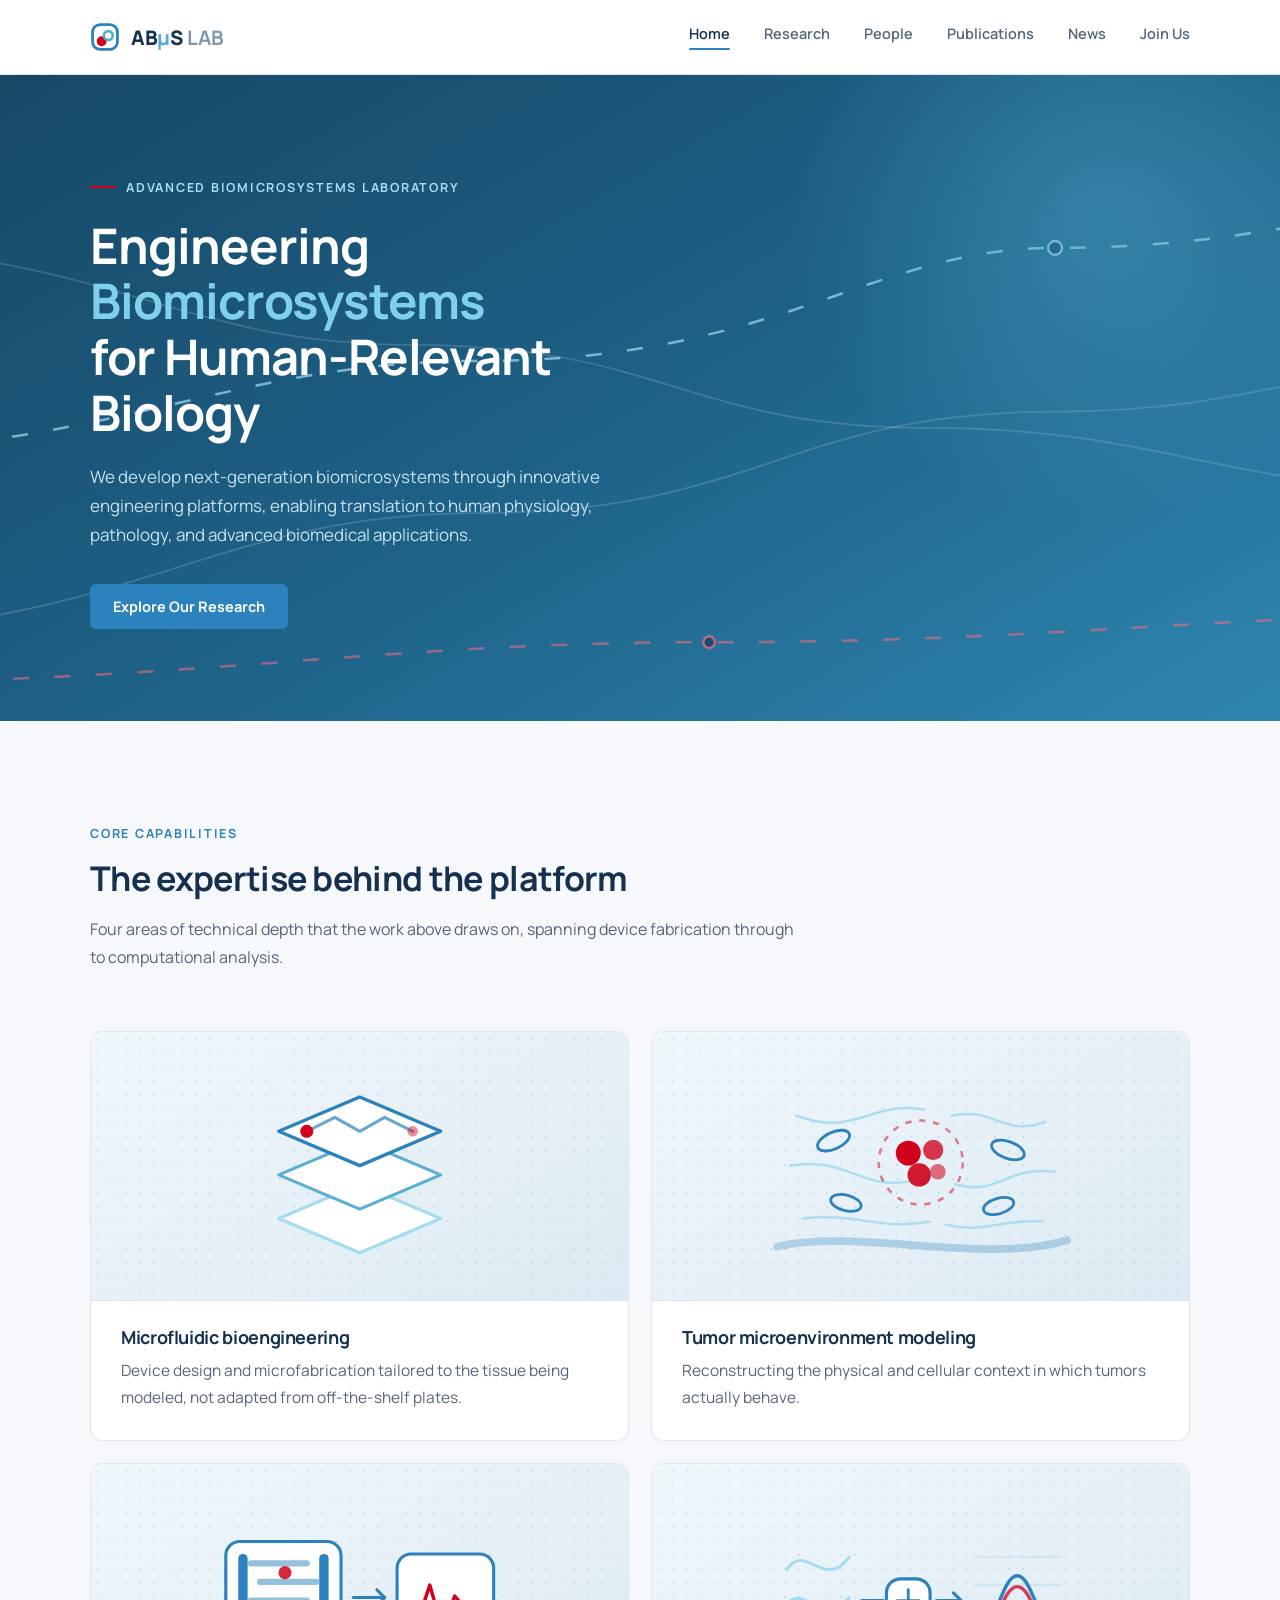
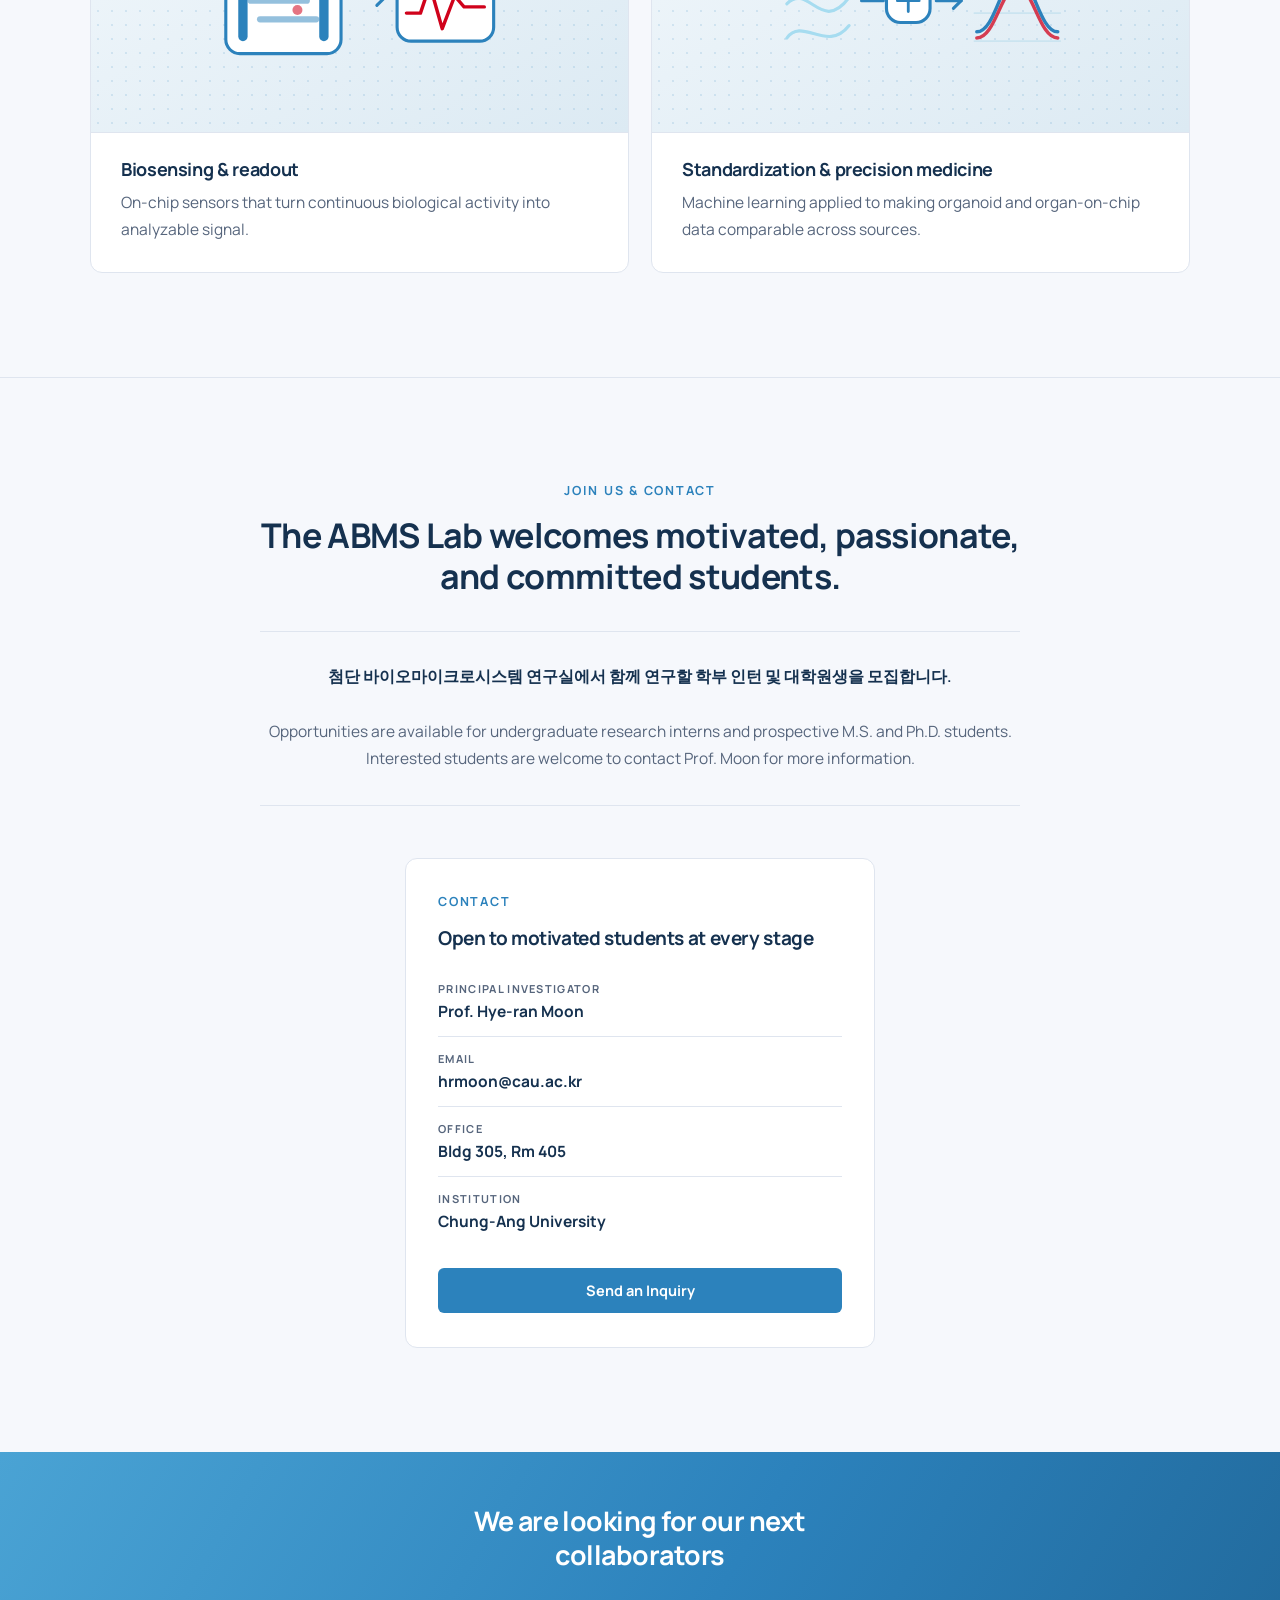
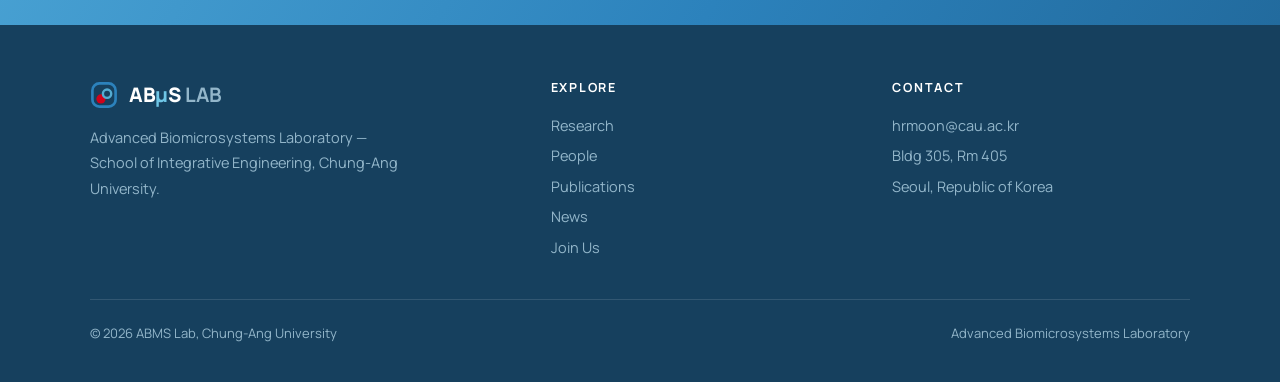
==== commit 2bcd84fc: "Lighten the palette and rebuild the brand lockup as SVG - News: drop the second paragraph of the lab" ====
--- a/index.html
+++ b/index.html
@@ -14,12 +14,8 @@
   <nav>
     <input type="checkbox" id="nav-toggle" class="nav-toggle">
     <a class="brand" href="index.html">
-      <svg width="30" height="30" viewBox="0 0 64 64" fill="none" aria-hidden="true">
-        <rect x="5.5" y="5.5" width="53" height="53" rx="16" stroke="#3E7BD6" stroke-width="6"></rect>
-        <circle cx="25" cy="41" r="10.5" fill="#D0021B"></circle>
-        <circle cx="39" cy="29" r="9.5" fill="#FFFFFF" stroke="#3E7BD6" stroke-width="5.5"></circle>
-      </svg>
-      <span class="brand-txt" style="color:#3E7BD6;">ABMS</span>
+      <svg width="30" height="30" viewBox="0 0 64 64" fill="none" aria-hidden="true"><rect x="5.5" y="5.5" width="53" height="53" rx="16" stroke="#2C82BC" stroke-width="6"></rect><circle cx="25" cy="41" r="10.5" fill="#D0021B"></circle><circle cx="39" cy="29" r="9.5" fill="#FFFFFF" stroke="#54ACD2" stroke-width="5.5"></circle></svg>
+      <span class="brand-txt">AB<span class="mu">μ</span>S<span class="lab"> LAB</span></span>
     </a>
     <label for="nav-toggle" class="hamburger" aria-label="Open menu">
       <span></span><span></span><span></span>
@@ -77,10 +73,10 @@
       <div class="fcard">
         <div class="fvis">
           <svg viewBox="0 0 200 125" fill="none" aria-hidden="true">
-            <path d="M100 118 L152 96 L100 74 L48 96 Z" fill="#FFFFFF" stroke="#9DBCE6" stroke-width="2" stroke-linejoin="round"/>
-            <path d="M100 90 L152 68 L100 46 L48 68 Z" fill="#FFFFFF" stroke="#6E9BE0" stroke-width="2" stroke-linejoin="round"/>
-            <path d="M100 62 L152 40 L100 18 L48 40 Z" fill="#FFFFFF" stroke="#3E7BD6" stroke-width="2.2" stroke-linejoin="round"/>
-            <path d="M66 40 L84 31 L100 40 L116 31 L134 40" stroke="#3E7BD6" stroke-width="2" stroke-linecap="round" stroke-linejoin="round" opacity=".7"/>
+            <path d="M100 118 L152 96 L100 74 L48 96 Z" fill="#FFFFFF" stroke="#A6DCF0" stroke-width="2" stroke-linejoin="round"/>
+            <path d="M100 90 L152 68 L100 46 L48 68 Z" fill="#FFFFFF" stroke="#5BAED6" stroke-width="2" stroke-linejoin="round"/>
+            <path d="M100 62 L152 40 L100 18 L48 40 Z" fill="#FFFFFF" stroke="#2C82BC" stroke-width="2.2" stroke-linejoin="round"/>
+            <path d="M66 40 L84 31 L100 40 L116 31 L134 40" stroke="#2C82BC" stroke-width="2" stroke-linecap="round" stroke-linejoin="round" opacity=".7"/>
             <circle cx="66" cy="40" r="4.2" fill="#D0021B"/>
             <circle cx="134" cy="40" r="3.4" fill="#D0021B" opacity=".45"/>
           </svg>
@@ -94,7 +90,7 @@
       <div class="fcard">
         <div class="fvis">
           <svg viewBox="0 0 200 125" fill="none" aria-hidden="true">
-            <g stroke="#9DBCE6" stroke-width="1.6" stroke-linecap="round" opacity=".9">
+            <g stroke="#A6DCF0" stroke-width="1.6" stroke-linecap="round" opacity=".9">
               <path d="M20 30 C 58 44 68 20 102 26"/>
               <path d="M16 62 C 54 56 60 78 94 72"/>
               <path d="M24 96 C 60 92 72 104 106 98"/>
@@ -102,11 +98,11 @@
               <path d="M186 66 C 154 62 150 82 122 74"/>
               <path d="M178 98 C 150 96 142 106 116 100"/>
             </g>
-            <path d="M8 114 C 60 102 140 126 194 110" stroke="#3E7BD6" stroke-width="5" stroke-linecap="round" opacity=".3"/>
-            <ellipse cx="44" cy="46" rx="11" ry="5.4" transform="rotate(-24 44 46)" stroke="#3E7BD6" stroke-width="1.8"/>
-            <ellipse cx="156" cy="52" rx="11" ry="5.4" transform="rotate(20 156 52)" stroke="#3E7BD6" stroke-width="1.8"/>
-            <ellipse cx="52" cy="86" rx="10" ry="5" transform="rotate(14 52 86)" stroke="#3E7BD6" stroke-width="1.8"/>
-            <ellipse cx="150" cy="88" rx="10" ry="5" transform="rotate(-16 150 88)" stroke="#3E7BD6" stroke-width="1.8"/>
+            <path d="M8 114 C 60 102 140 126 194 110" stroke="#2C82BC" stroke-width="5" stroke-linecap="round" opacity=".3"/>
+            <ellipse cx="44" cy="46" rx="11" ry="5.4" transform="rotate(-24 44 46)" stroke="#2C82BC" stroke-width="1.8"/>
+            <ellipse cx="156" cy="52" rx="11" ry="5.4" transform="rotate(20 156 52)" stroke="#2C82BC" stroke-width="1.8"/>
+            <ellipse cx="52" cy="86" rx="10" ry="5" transform="rotate(14 52 86)" stroke="#2C82BC" stroke-width="1.8"/>
+            <ellipse cx="150" cy="88" rx="10" ry="5" transform="rotate(-16 150 88)" stroke="#2C82BC" stroke-width="1.8"/>
             <circle cx="100" cy="60" r="27" stroke="#D0021B" stroke-width="1.6" stroke-dasharray="4 5" opacity=".5"/>
             <circle cx="92" cy="54" r="8" fill="#D0021B"/>
             <circle cx="108" cy="52" r="6.5" fill="#D0021B" opacity=".78"/>
@@ -123,10 +119,10 @@
       <div class="fcard">
         <div class="fvis">
           <svg viewBox="0 0 200 125" fill="none" aria-hidden="true">
-            <rect x="14" y="26" width="74" height="72" rx="9" fill="#FFFFFF" stroke="#3E7BD6" stroke-width="2"/>
-            <rect x="22" y="34" width="6" height="56" rx="3" fill="#3E7BD6"/>
-            <rect x="74" y="34" width="6" height="56" rx="3" fill="#3E7BD6"/>
-            <g fill="#3E7BD6" opacity=".5">
+            <rect x="14" y="26" width="74" height="72" rx="9" fill="#FFFFFF" stroke="#2C82BC" stroke-width="2"/>
+            <rect x="22" y="34" width="6" height="56" rx="3" fill="#2C82BC"/>
+            <rect x="74" y="34" width="6" height="56" rx="3" fill="#2C82BC"/>
+            <g fill="#2C82BC" opacity=".5">
               <rect x="28" y="38" width="40" height="4" rx="2"/>
               <rect x="34" y="50" width="40" height="4" rx="2"/>
               <rect x="28" y="62" width="40" height="4" rx="2"/>
@@ -134,9 +130,9 @@
             </g>
             <circle cx="52" cy="46" r="4.2" fill="#D0021B" opacity=".85"/>
             <circle cx="60" cy="70" r="3.2" fill="#D0021B" opacity=".55"/>
-            <path d="M96 62 H116" stroke="#3E7BD6" stroke-width="2" stroke-linecap="round"/>
-            <path d="M111 57 L116 62 L111 67" stroke="#3E7BD6" stroke-width="2" stroke-linecap="round" stroke-linejoin="round"/>
-            <rect x="124" y="34" width="62" height="56" rx="9" fill="#FFFFFF" stroke="#3E7BD6" stroke-width="2"/>
+            <path d="M96 62 H116" stroke="#2C82BC" stroke-width="2" stroke-linecap="round"/>
+            <path d="M111 57 L116 62 L111 67" stroke="#2C82BC" stroke-width="2" stroke-linecap="round" stroke-linejoin="round"/>
+            <rect x="124" y="34" width="62" height="56" rx="9" fill="#FFFFFF" stroke="#2C82BC" stroke-width="2"/>
             <path d="M130 72 L139 72 L145 54 L153 82 L161 61 L167 68 L180 68" stroke="#D0021B" stroke-width="2.2" stroke-linecap="round" stroke-linejoin="round"/>
           </svg>
         </div>
@@ -149,23 +145,23 @@
       <div class="fcard">
         <div class="fvis">
           <svg viewBox="0 0 200 125" fill="none" aria-hidden="true">
-            <g stroke="#9DBCE6" stroke-width="2" stroke-linecap="round">
+            <g stroke="#A6DCF0" stroke-width="2" stroke-linecap="round">
               <path d="M14 44 C 26 26 38 58 54 36"/>
               <path d="M14 66 C 28 52 36 86 54 62"/>
               <path d="M14 88 C 24 74 40 98 54 80"/>
             </g>
-            <path d="M62 64 H76" stroke="#3E7BD6" stroke-width="2" stroke-linecap="round"/>
-            <rect x="78" y="50" width="28" height="28" rx="9" fill="#FFFFFF" stroke="#3E7BD6" stroke-width="2"/>
-            <path d="M85 64 H99 M92 57 V71" stroke="#3E7BD6" stroke-width="1.8" stroke-linecap="round"/>
-            <path d="M110 64 H126" stroke="#3E7BD6" stroke-width="2" stroke-linecap="round"/>
-            <path d="M121 59 L126 64 L121 69" stroke="#3E7BD6" stroke-width="2" stroke-linecap="round" stroke-linejoin="round"/>
-            <g stroke="#C6D8F0" stroke-width="1.2">
+            <path d="M62 64 H76" stroke="#2C82BC" stroke-width="2" stroke-linecap="round"/>
+            <rect x="78" y="50" width="28" height="28" rx="9" fill="#FFFFFF" stroke="#2C82BC" stroke-width="2"/>
+            <path d="M85 64 H99 M92 57 V71" stroke="#2C82BC" stroke-width="1.8" stroke-linecap="round"/>
+            <path d="M110 64 H126" stroke="#2C82BC" stroke-width="2" stroke-linecap="round"/>
+            <path d="M121 59 L126 64 L121 69" stroke="#2C82BC" stroke-width="2" stroke-linecap="round" stroke-linejoin="round"/>
+            <g stroke="#CBE4F0" stroke-width="1.2">
               <line x1="134" y1="36" x2="190" y2="36"/>
               <line x1="134" y1="54" x2="190" y2="54"/>
               <line x1="134" y1="72" x2="190" y2="72"/>
               <line x1="134" y1="90" x2="190" y2="90"/>
             </g>
-            <path d="M136 84 C 148 84 152 48 162 48 C 172 48 176 84 188 84" stroke="#3E7BD6" stroke-width="2.2" stroke-linecap="round"/>
+            <path d="M136 84 C 148 84 152 48 162 48 C 172 48 176 84 188 84" stroke="#2C82BC" stroke-width="2.2" stroke-linecap="round"/>
             <path d="M136 88 C 148 88 152 55 162 55 C 172 55 176 88 188 88" stroke="#D0021B" stroke-width="2.2" stroke-linecap="round" opacity=".75"/>
           </svg>
         </div>
@@ -225,12 +221,8 @@
     <div class="fcols">
       <div>
         <a class="brand" href="index.html" style="text-decoration:none;">
-          <svg width="28" height="28" viewBox="0 0 64 64" fill="none" aria-hidden="true">
-            <rect x="5.5" y="5.5" width="53" height="53" rx="16" stroke="#3E7BD6" stroke-width="6"></rect>
-            <circle cx="25" cy="41" r="10.5" fill="#D0021B"></circle>
-            <circle cx="39" cy="29" r="9.5" fill="#061530" stroke="#3E7BD6" stroke-width="5.5"></circle>
-          </svg>
-          <span class="brand-txt" style="color:#3E7BD6;">ABMS</span>
+          <svg width="28" height="28" viewBox="0 0 64 64" fill="none" aria-hidden="true"><rect x="5.5" y="5.5" width="53" height="53" rx="16" stroke="#2C82BC" stroke-width="6"></rect><circle cx="25" cy="41" r="10.5" fill="#D0021B"></circle><circle cx="39" cy="29" r="9.5" fill="#16405E" stroke="#54ACD2" stroke-width="5.5"></circle></svg>
+          <span class="brand-txt">AB<span class="mu">μ</span>S<span class="lab"> LAB</span></span>
         </a>
         <p>Advanced Biomicrosystems Laboratory — School of Integrative Engineering, Chung-Ang University.</p>
       </div>
--- a/abms-styles.css
+++ b/abms-styles.css
@@ -1,8 +1,9 @@
 :root{
-    --navy:#16294C;
-    --navy-deep:#0E1F3D;
-    --blue:#3E7BD6;
-    --blue-soft:#E7EFFB;
+    --navy:#15314F;
+    --navy-deep:#16405E;
+    --blue:#2C82BC;
+    --cyan:#54ACD2;
+    --blue-soft:#E4F1F8;
     --red:#D0021B;
     --white:#FFFFFF;
     --off:#F6F8FC;
@@ -47,8 +48,11 @@
     display:flex;align-items:center;justify-content:space-between;gap:32px;
   }
   .brand{display:flex;align-items:center;gap:11px;text-decoration:none;flex-shrink:0;}
-  .brand-txt{font-weight:800;font-size:20px;letter-spacing:-0.03em;}
-  .brand-txt span{color:var(--blue);}
+  .brand-txt{font-weight:800;font-size:20px;letter-spacing:-0.02em;color:var(--navy);}
+  .brand-txt .mu{color:var(--cyan);}
+  .brand-txt .lab{color:#7E97AE;font-weight:700;letter-spacing:0.01em;}
+  footer .brand-txt .mu{color:#6FC6E6;}
+  footer .brand-txt .lab{color:#93B6CA;}
   .navlinks{display:flex;gap:34px;list-style:none;margin:0 0 0 auto;padding:0;
     font-size:14.5px;font-weight:600;}
   .navlinks a{text-decoration:none;color:var(--gray);transition:color .15s;}
@@ -62,7 +66,7 @@
     white-space:nowrap;
   }
   .btn-blue{background:var(--blue);color:var(--white);}
-  .btn-blue:hover{transform:translateY(-1px);background:#1540C4;}
+  .btn-blue:hover{transform:translateY(-1px);background:#1C6F9E;}
   .btn-outline{border-color:var(--line);color:var(--navy);background:var(--white);}
   .btn-outline:hover{border-color:var(--navy);}
   .btn-ghost-light{border-color:rgba(255,255,255,0.4);color:var(--white);}
@@ -106,7 +110,7 @@
   /* ---------- HERO ---------- */
   .hero{
     position:relative;
-    background:linear-gradient(150deg,var(--navy-deep) 0%,var(--navy) 55%,#123163 100%);
+    background:linear-gradient(150deg,#174866 0%,#1E6288 52%,#2E86B0 100%);
     color:var(--white);
     padding:96px 0 92px;
     overflow:hidden;
@@ -114,26 +118,26 @@
   .hero .wrap{position:relative;z-index:3;}
   .hero-bg{position:absolute;inset:0;z-index:1;opacity:.72;}
   .hero-bg svg{width:100%;height:100%;display:block;}
-  .ch{fill:none;stroke:rgba(255,255,255,0.16);stroke-width:1.5;}
+  .ch{fill:none;stroke:rgba(255,255,255,0.22);stroke-width:1.5;}
   .ch-live{
-    fill:none;stroke:#4E86FF;stroke-width:2.2;opacity:.8;
+    fill:none;stroke:#A8E4F7;stroke-width:2.2;opacity:.92;
     stroke-dasharray:14 22;
     animation:dash 3s linear infinite;
   }
-  .ch-live.red{stroke:var(--red);animation-duration:4.2s;opacity:.62;}
+  .ch-live.red{stroke:#FF6A7C;animation-duration:4.2s;opacity:.75;}
   @keyframes dash{to{stroke-dashoffset:-144;}}
-  .nd{fill:var(--navy-deep);stroke:#4E86FF;stroke-width:2;}
-  .nd.red{stroke:var(--red);}
+  .nd{fill:#16405E;stroke:#A8E4F7;stroke-width:2;}
+  .nd.red{stroke:#FF6A7C;}
   .hero-glow{
     position:absolute;z-index:2;
     width:640px;height:640px;border-radius:50%;
-    background:radial-gradient(circle,rgba(27,77,228,.42) 0%,transparent 68%);
+    background:radial-gradient(circle,rgba(84,172,210,.40) 0%,transparent 68%);
     right:-140px;top:-180px;
     pointer-events:none;
   }
   .eyebrow{
     display:inline-flex;align-items:center;gap:10px;
-    color:#9FBBFF;margin-bottom:22px;
+    color:#A6DCF0;margin-bottom:22px;
   }
   .eyebrow::before{
     content:'';width:26px;height:2px;background:var(--red);display:block;
@@ -144,11 +148,11 @@
     line-height:1.14;
     max-width:17ch;
   }
-  .hero h1 em{font-style:normal;color:#6E9BFF;}
+  .hero h1 em{font-style:normal;color:#7FD0EC;}
   .hero-sub{
     margin-top:22px;max-width:56ch;
     font-size:17px;line-height:1.7;
-    color:#C3D2EC;
+    color:#C6E2EF;
   }
   .hero-cta{margin-top:34px;display:flex;gap:14px;flex-wrap:wrap;}
   @media(max-width:820px){.hero{padding:74px 0 70px;}}
@@ -192,7 +196,7 @@
   .prow .body{font-size:15.5px;line-height:1.75;color:var(--gray);}
   .pvis{
     aspect-ratio:16/10;border-radius:10px;overflow:hidden;
-    background:linear-gradient(150deg,#0A1F44,#123163);
+    background:linear-gradient(150deg,#0D314A,#2A7DA6);
     border:1px solid var(--line);
     display:flex;align-items:center;justify-content:center;
   }
@@ -213,15 +217,15 @@
     display:flex;flex-direction:column;
     transition:transform .2s, box-shadow .2s;
   }
-  .fcard:hover{transform:translateY(-3px);box-shadow:0 14px 38px rgba(10,31,68,.09);}
+  .fcard:hover{transform:translateY(-3px);box-shadow:0 14px 38px rgba(13,49,74,.09);}
   .fvis{
     aspect-ratio:2/1;
     display:flex;align-items:center;justify-content:center;
     border-bottom:1px solid var(--line);
-    background-color:#EFF4FC;
+    background-color:#EDF5FA;
     background-image:
-      radial-gradient(circle, rgba(62,123,214,.13) 1px, transparent 1.2px),
-      linear-gradient(150deg, #F2F6FD 0%, #E1EAF8 100%);
+      radial-gradient(circle, rgba(44,130,188,.14) 1px, transparent 1.2px),
+      linear-gradient(150deg, #F1F7FB 0%, #DCEAF3 100%);
     background-size:14px 14px, 100% 100%;
     overflow:hidden;
   }
@@ -251,7 +255,7 @@
   }
   .portrait{
     width:100%;aspect-ratio:4/5;border-radius:12px;overflow:hidden;
-    background:linear-gradient(150deg,var(--navy),#123163);
+    background:linear-gradient(150deg,#1E6288,#2E86B0);
     border:1px solid var(--line);
     display:flex;align-items:flex-end;justify-content:center;
     position:relative;
@@ -304,21 +308,21 @@
   /* ---------- PAGE HEADER (sub-pages) ---------- */
   .pagehead{
     position:relative;
-    background:linear-gradient(150deg,var(--navy-deep) 0%,var(--navy) 60%,#123163 100%);
+    background:linear-gradient(150deg,#174866 0%,#1E6288 56%,#2E86B0 100%);
     color:var(--white);
     padding:96px 0 88px;
     overflow:hidden;
   }
   .pagehead .wrap{position:relative;z-index:3;}
-  .pagehead .eyebrow{color:#9FBBFF;margin-bottom:22px;}
+  .pagehead .eyebrow{color:#A6DCF0;margin-bottom:22px;}
   .pagehead h1{font-size:clamp(28px,3.6vw,40px);font-weight:700;max-width:22ch;}
   .pagehead p{
     margin-top:22px;max-width:58ch;
-    font-size:17px;line-height:1.7;color:#C3D2EC;
+    font-size:17px;line-height:1.7;color:#C6E2EF;
   }
   .crumb{
     display:flex;gap:9px;align-items:center;
-    font-size:13px;font-weight:700;color:#7E9BC8;margin-bottom:20px;
+    font-size:13px;font-weight:700;color:#86AFC4;margin-bottom:20px;
   }
   .crumb a{text-decoration:none;}
   .crumb a:hover{color:var(--white);}
@@ -465,6 +469,63 @@
     .nitem h3{font-size:17px;}
   }
 
+  /* ---------- FIGURE + LIGHTBOX ---------- */
+  .pvis.figure{
+    background:var(--white);
+    padding:0;border:1px solid var(--line);
+    aspect-ratio:auto;
+  }
+  .figbtn{
+    display:block;width:100%;padding:0;border:0;margin:0;
+    background:none;cursor:zoom-in;line-height:0;
+    border-radius:10px;overflow:hidden;position:relative;
+  }
+  .figbtn img{width:100%;height:auto;display:block;}
+  .figbtn .zoom{
+    position:absolute;right:10px;bottom:10px;
+    display:flex;align-items:center;gap:6px;
+    background:rgba(13,49,74,.75);color:#fff;
+    font-size:11.5px;font-weight:700;letter-spacing:.04em;
+    padding:5px 10px;border-radius:20px;
+    opacity:0;transition:opacity .18s;
+  }
+  .figbtn:hover .zoom,.figbtn:focus-visible .zoom{opacity:1;}
+  .figcap{
+    font-size:13px;line-height:1.6;color:var(--gray);
+    margin-top:10px;
+  }
+
+  .lightbox{
+    position:fixed;inset:0;z-index:200;
+    display:none;align-items:center;justify-content:center;
+    background:rgba(8,18,38,.88);
+    padding:32px;
+  }
+  .lightbox.open{display:flex;}
+  .lightbox img{
+    max-width:100%;max-height:88vh;
+    width:auto;height:auto;
+    border-radius:8px;background:#fff;
+    box-shadow:0 24px 70px rgba(0,0,0,.45);
+  }
+  .lightbox .lb-close{
+    position:absolute;top:18px;right:22px;
+    width:42px;height:42px;border-radius:50%;
+    border:1px solid rgba(255,255,255,.35);
+    background:rgba(255,255,255,.10);color:#fff;
+    font-size:22px;line-height:1;cursor:pointer;
+    display:flex;align-items:center;justify-content:center;
+  }
+  .lightbox .lb-close:hover{background:rgba(255,255,255,.2);}
+  .lightbox .lb-cap{
+    position:absolute;left:0;right:0;bottom:16px;
+    text-align:center;color:#C6E2EF;font-size:13px;padding:0 32px;
+  }
+  @media(max-width:820px){
+    .lightbox{padding:16px;}
+    .lightbox .lb-close{top:10px;right:12px;}
+  }
+
   /* ---------- JOIN ---------- */
     .join{background:var(--off);border-top:1px solid var(--line);}
   .jgrid{display:grid;grid-template-columns:1.05fr .95fr;gap:64px;align-items:start;}
@@ -529,7 +590,7 @@
     border-radius:12px;padding:30px 24px 28px;text-align:center;
     transition:transform .2s, box-shadow .2s;
   }
-  .jcard:hover{transform:translateY(-3px);box-shadow:0 14px 38px rgba(10,31,68,.09);}
+  .jcard:hover{transform:translateY(-3px);box-shadow:0 14px 38px rgba(13,49,74,.09);}
   .jcard .k{
     width:34px;height:34px;border-radius:50%;
     background:var(--blue);color:var(--white);
@@ -565,7 +626,7 @@
   .bandcontact .bc:last-child{border-right:none;}
   .bandcontact .bl{
     display:block;font-size:11px;font-weight:700;letter-spacing:.14em;
-    text-transform:uppercase;color:#CBD9F5;margin-bottom:7px;
+    text-transform:uppercase;color:#CBE4F0;margin-bottom:7px;
   }
   .bandcontact .bv{
     font-size:15.5px;font-weight:700;color:var(--white);text-decoration:none;
@@ -581,16 +642,16 @@
 
   /* ---------- CTA BAND ---------- */
   .band{
-    background:linear-gradient(120deg,#5287DB 0%,#4A78D8 55%,#B3485A 170%);
+    background:linear-gradient(120deg,#4AA3D4 0%,#2C82BC 58%,#226B9E 100%);
     color:var(--white);padding:52px 0;text-align:center;
   }
   .band h2{font-size:clamp(21px,2.1vw,27px);font-weight:700;max-width:26ch;margin:0 auto;line-height:1.28;}
-  .band p{margin:20px auto 34px;max-width:52ch;font-size:16.5px;line-height:1.68;color:#E2EAFF;}
+  .band p{margin:20px auto 34px;max-width:52ch;font-size:16.5px;line-height:1.68;color:#DFF0F8;}
   .band .btn{background:var(--white);color:var(--blue);}
   .band .btn:hover{transform:translateY(-1px);}
 
   /* ---------- FOOTER ---------- */
-  footer{background:var(--navy-deep);color:#8FA5C8;padding:56px 0 40px;}
+  footer{background:var(--navy-deep);color:#93B6CA;padding:56px 0 40px;}
   .fcols{display:grid;grid-template-columns:1.4fr 1fr 1fr;gap:44px;padding-bottom:36px;
     border-bottom:1px solid rgba(255,255,255,.12);}
   footer .brand-txt{color:var(--white);}
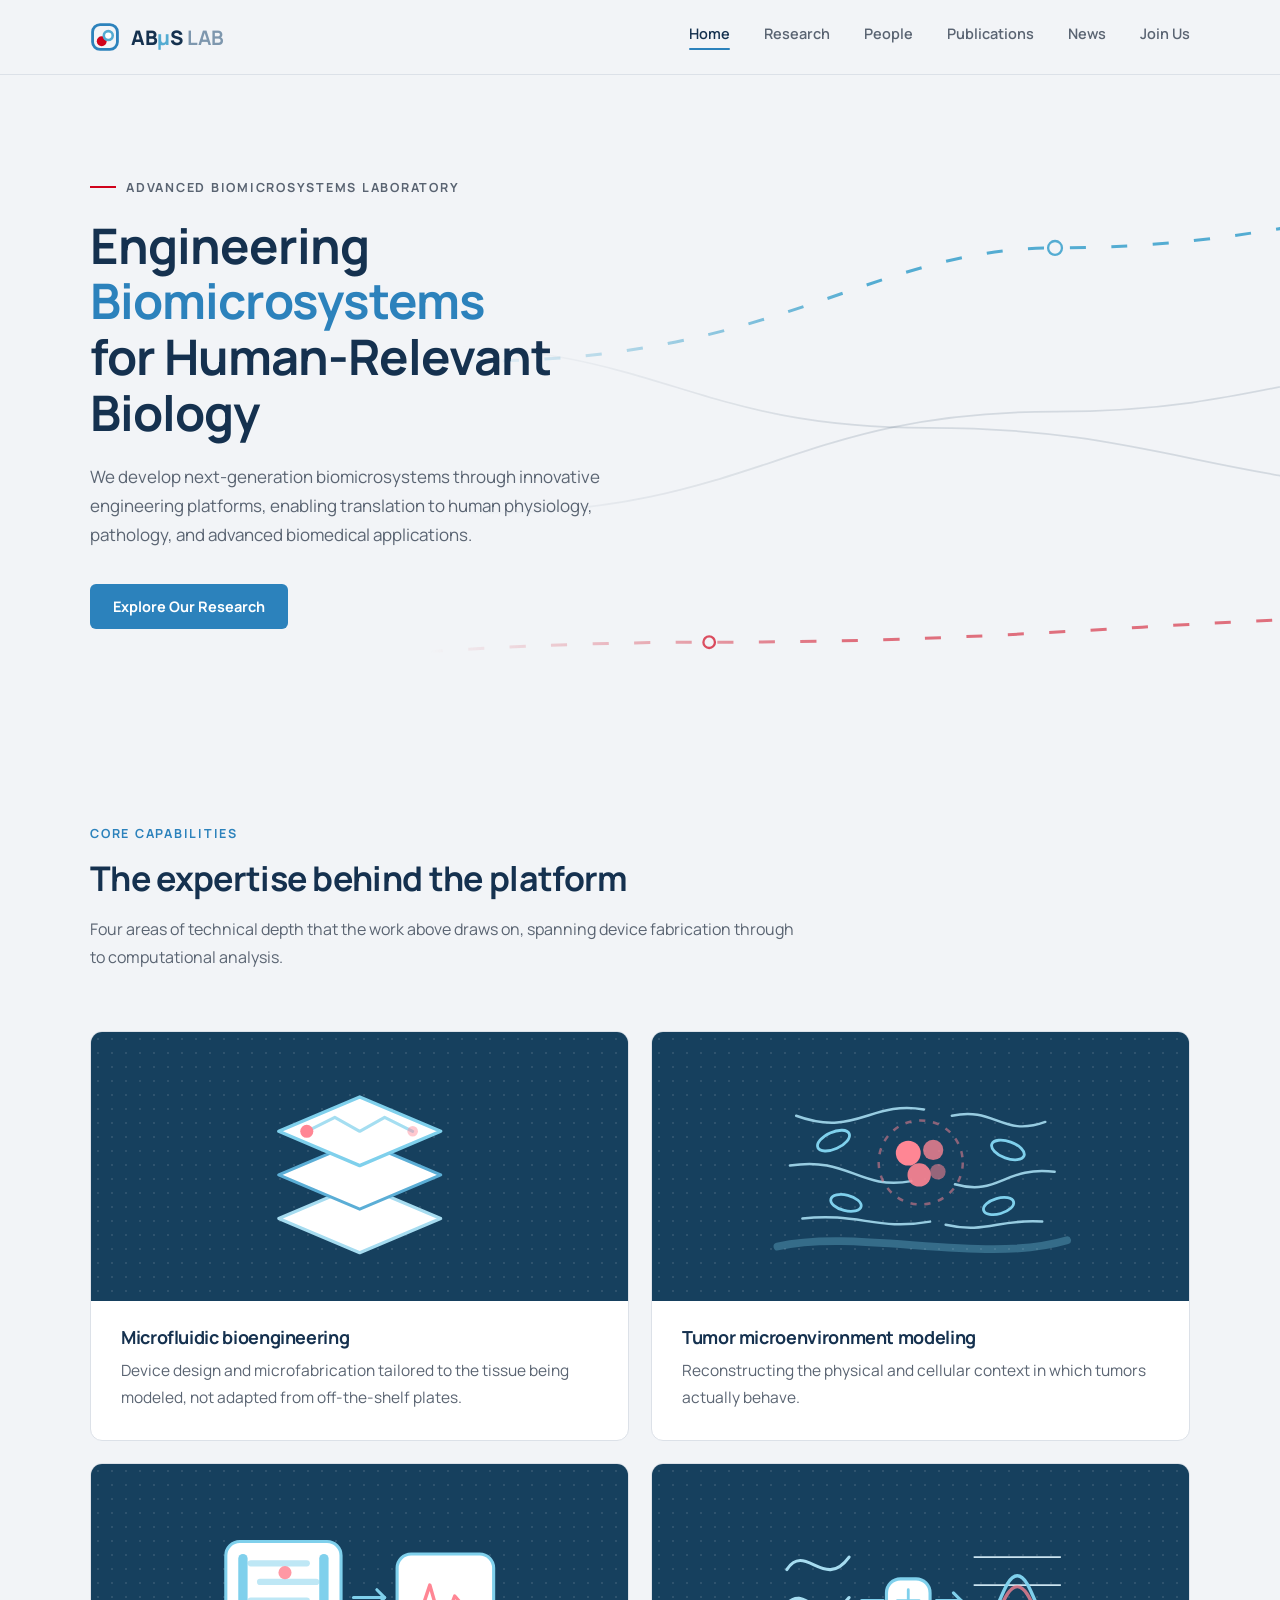
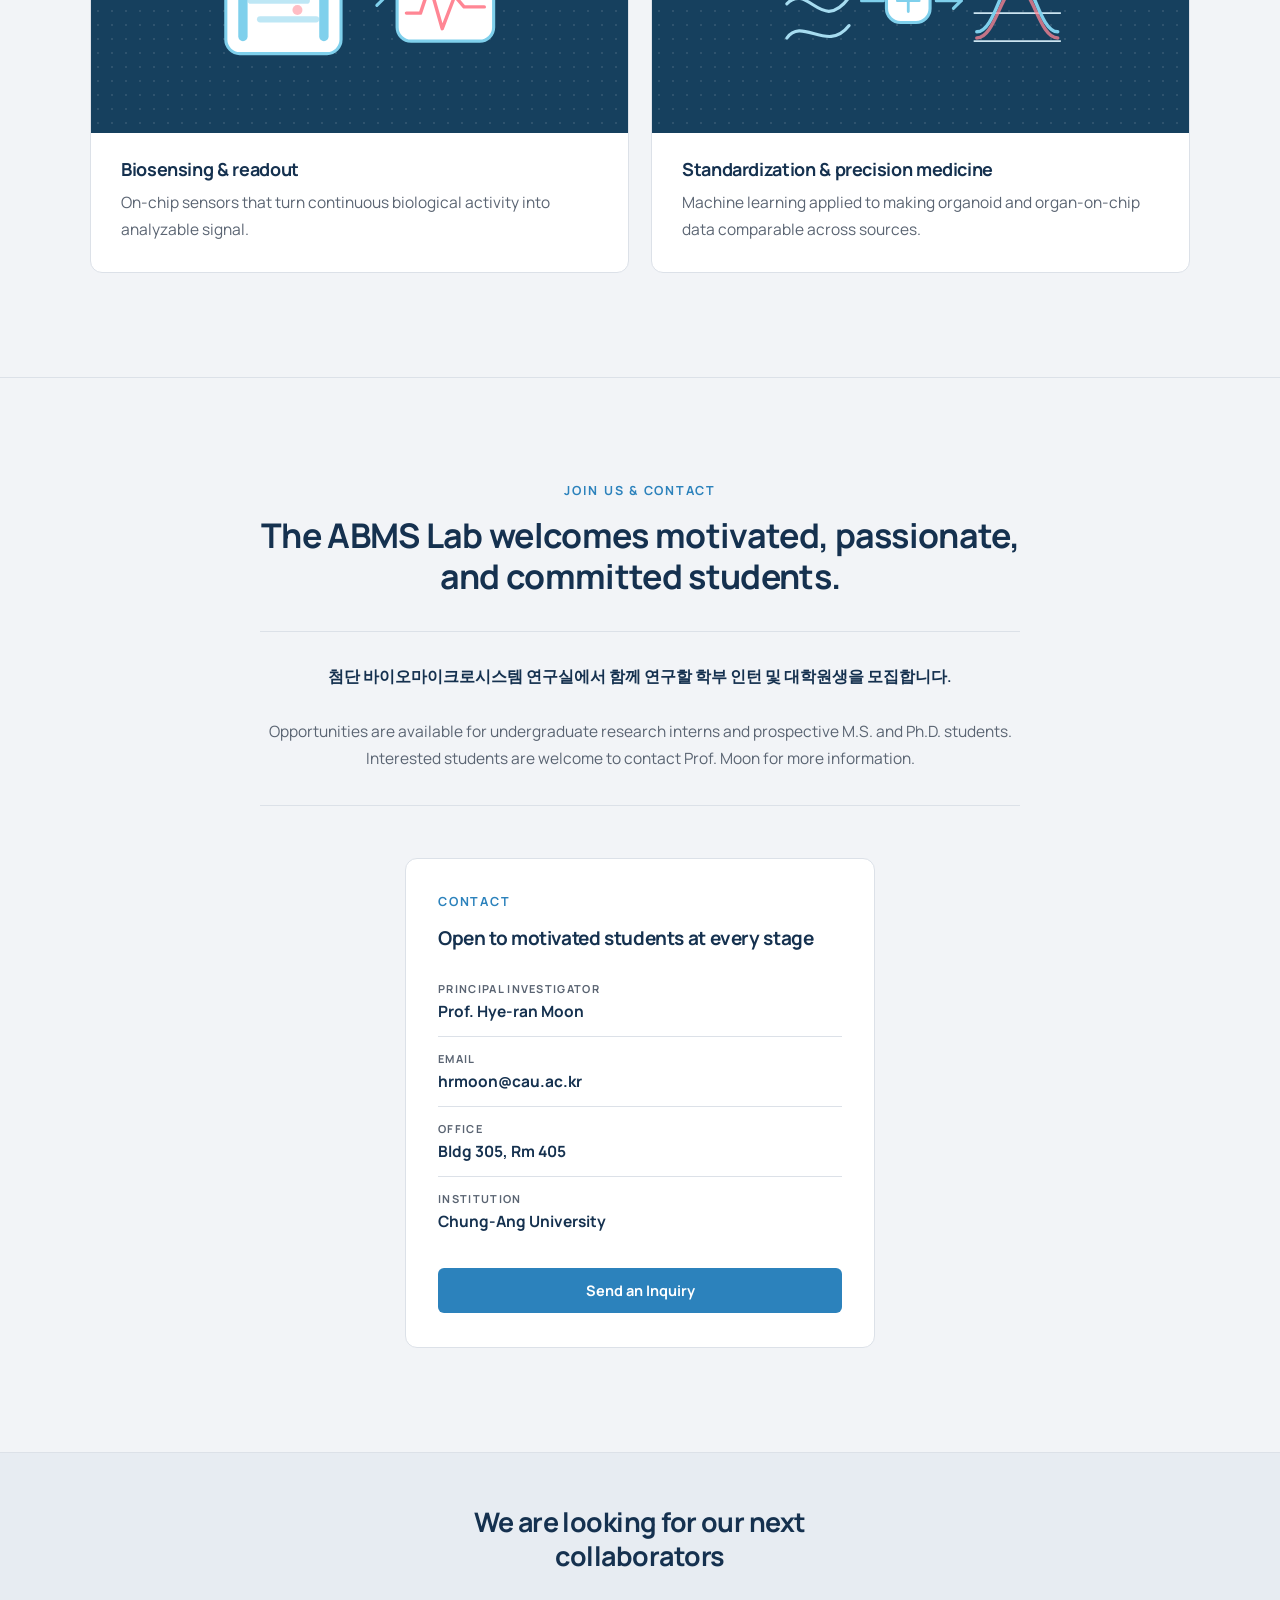
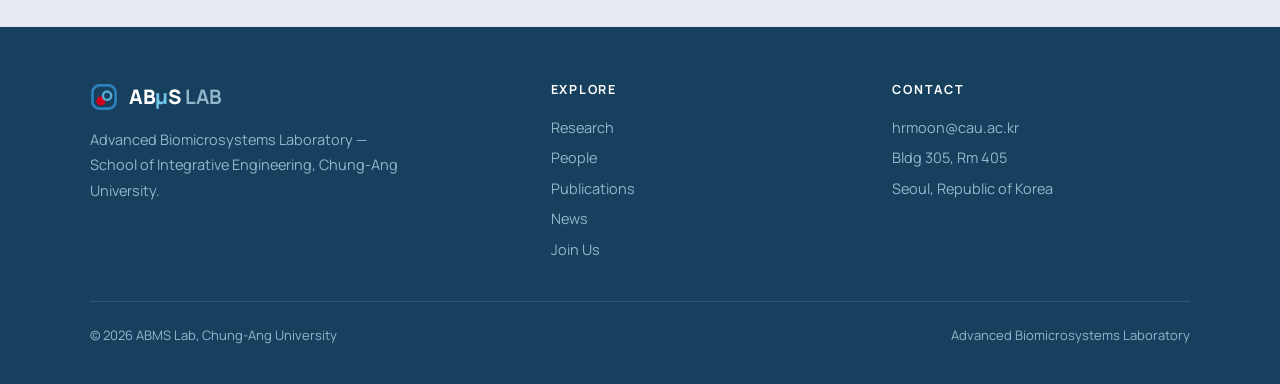
==== commit 467040b7: "Cool grey ground, navy illustration tiles Replaces the beige experiment, which fought the brand blue" ====
--- a/index.html
+++ b/index.html
@@ -75,10 +75,10 @@
           <svg viewBox="0 0 200 125" fill="none" aria-hidden="true">
             <path d="M100 118 L152 96 L100 74 L48 96 Z" fill="#FFFFFF" stroke="#A6DCF0" stroke-width="2" stroke-linejoin="round"/>
             <path d="M100 90 L152 68 L100 46 L48 68 Z" fill="#FFFFFF" stroke="#5BAED6" stroke-width="2" stroke-linejoin="round"/>
-            <path d="M100 62 L152 40 L100 18 L48 40 Z" fill="#FFFFFF" stroke="#2C82BC" stroke-width="2.2" stroke-linejoin="round"/>
-            <path d="M66 40 L84 31 L100 40 L116 31 L134 40" stroke="#2C82BC" stroke-width="2" stroke-linecap="round" stroke-linejoin="round" opacity=".7"/>
-            <circle cx="66" cy="40" r="4.2" fill="#D0021B"/>
-            <circle cx="134" cy="40" r="3.4" fill="#D0021B" opacity=".45"/>
+            <path d="M100 62 L152 40 L100 18 L48 40 Z" fill="#FFFFFF" stroke="#7FD0EC" stroke-width="2.2" stroke-linejoin="round"/>
+            <path d="M66 40 L84 31 L100 40 L116 31 L134 40" stroke="#7FD0EC" stroke-width="2" stroke-linecap="round" stroke-linejoin="round" opacity=".7"/>
+            <circle cx="66" cy="40" r="4.2" fill="#FF8694"/>
+            <circle cx="134" cy="40" r="3.4" fill="#FF8694" opacity=".45"/>
           </svg>
         </div>
         <div class="fbody">
@@ -98,16 +98,16 @@
               <path d="M186 66 C 154 62 150 82 122 74"/>
               <path d="M178 98 C 150 96 142 106 116 100"/>
             </g>
-            <path d="M8 114 C 60 102 140 126 194 110" stroke="#2C82BC" stroke-width="5" stroke-linecap="round" opacity=".3"/>
-            <ellipse cx="44" cy="46" rx="11" ry="5.4" transform="rotate(-24 44 46)" stroke="#2C82BC" stroke-width="1.8"/>
-            <ellipse cx="156" cy="52" rx="11" ry="5.4" transform="rotate(20 156 52)" stroke="#2C82BC" stroke-width="1.8"/>
-            <ellipse cx="52" cy="86" rx="10" ry="5" transform="rotate(14 52 86)" stroke="#2C82BC" stroke-width="1.8"/>
-            <ellipse cx="150" cy="88" rx="10" ry="5" transform="rotate(-16 150 88)" stroke="#2C82BC" stroke-width="1.8"/>
-            <circle cx="100" cy="60" r="27" stroke="#D0021B" stroke-width="1.6" stroke-dasharray="4 5" opacity=".5"/>
-            <circle cx="92" cy="54" r="8" fill="#D0021B"/>
-            <circle cx="108" cy="52" r="6.5" fill="#D0021B" opacity=".78"/>
-            <circle cx="99" cy="68" r="7.5" fill="#D0021B" opacity=".9"/>
-            <circle cx="111" cy="66" r="5" fill="#D0021B" opacity=".55"/>
+            <path d="M8 114 C 60 102 140 126 194 110" stroke="#7FD0EC" stroke-width="5" stroke-linecap="round" opacity=".3"/>
+            <ellipse cx="44" cy="46" rx="11" ry="5.4" transform="rotate(-24 44 46)" stroke="#7FD0EC" stroke-width="1.8"/>
+            <ellipse cx="156" cy="52" rx="11" ry="5.4" transform="rotate(20 156 52)" stroke="#7FD0EC" stroke-width="1.8"/>
+            <ellipse cx="52" cy="86" rx="10" ry="5" transform="rotate(14 52 86)" stroke="#7FD0EC" stroke-width="1.8"/>
+            <ellipse cx="150" cy="88" rx="10" ry="5" transform="rotate(-16 150 88)" stroke="#7FD0EC" stroke-width="1.8"/>
+            <circle cx="100" cy="60" r="27" stroke="#FF8694" stroke-width="1.6" stroke-dasharray="4 5" opacity=".5"/>
+            <circle cx="92" cy="54" r="8" fill="#FF8694"/>
+            <circle cx="108" cy="52" r="6.5" fill="#FF8694" opacity=".78"/>
+            <circle cx="99" cy="68" r="7.5" fill="#FF8694" opacity=".9"/>
+            <circle cx="111" cy="66" r="5" fill="#FF8694" opacity=".55"/>
           </svg>
         </div>
         <div class="fbody">
@@ -119,21 +119,21 @@
       <div class="fcard">
         <div class="fvis">
           <svg viewBox="0 0 200 125" fill="none" aria-hidden="true">
-            <rect x="14" y="26" width="74" height="72" rx="9" fill="#FFFFFF" stroke="#2C82BC" stroke-width="2"/>
-            <rect x="22" y="34" width="6" height="56" rx="3" fill="#2C82BC"/>
-            <rect x="74" y="34" width="6" height="56" rx="3" fill="#2C82BC"/>
-            <g fill="#2C82BC" opacity=".5">
+            <rect x="14" y="26" width="74" height="72" rx="9" fill="#FFFFFF" stroke="#7FD0EC" stroke-width="2"/>
+            <rect x="22" y="34" width="6" height="56" rx="3" fill="#7FD0EC"/>
+            <rect x="74" y="34" width="6" height="56" rx="3" fill="#7FD0EC"/>
+            <g fill="#7FD0EC" opacity=".5">
               <rect x="28" y="38" width="40" height="4" rx="2"/>
               <rect x="34" y="50" width="40" height="4" rx="2"/>
               <rect x="28" y="62" width="40" height="4" rx="2"/>
               <rect x="34" y="74" width="40" height="4" rx="2"/>
             </g>
-            <circle cx="52" cy="46" r="4.2" fill="#D0021B" opacity=".85"/>
-            <circle cx="60" cy="70" r="3.2" fill="#D0021B" opacity=".55"/>
-            <path d="M96 62 H116" stroke="#2C82BC" stroke-width="2" stroke-linecap="round"/>
-            <path d="M111 57 L116 62 L111 67" stroke="#2C82BC" stroke-width="2" stroke-linecap="round" stroke-linejoin="round"/>
-            <rect x="124" y="34" width="62" height="56" rx="9" fill="#FFFFFF" stroke="#2C82BC" stroke-width="2"/>
-            <path d="M130 72 L139 72 L145 54 L153 82 L161 61 L167 68 L180 68" stroke="#D0021B" stroke-width="2.2" stroke-linecap="round" stroke-linejoin="round"/>
+            <circle cx="52" cy="46" r="4.2" fill="#FF8694" opacity=".85"/>
+            <circle cx="60" cy="70" r="3.2" fill="#FF8694" opacity=".55"/>
+            <path d="M96 62 H116" stroke="#7FD0EC" stroke-width="2" stroke-linecap="round"/>
+            <path d="M111 57 L116 62 L111 67" stroke="#7FD0EC" stroke-width="2" stroke-linecap="round" stroke-linejoin="round"/>
+            <rect x="124" y="34" width="62" height="56" rx="9" fill="#FFFFFF" stroke="#7FD0EC" stroke-width="2"/>
+            <path d="M130 72 L139 72 L145 54 L153 82 L161 61 L167 68 L180 68" stroke="#FF8694" stroke-width="2.2" stroke-linecap="round" stroke-linejoin="round"/>
           </svg>
         </div>
         <div class="fbody">
@@ -150,19 +150,19 @@
               <path d="M14 66 C 28 52 36 86 54 62"/>
               <path d="M14 88 C 24 74 40 98 54 80"/>
             </g>
-            <path d="M62 64 H76" stroke="#2C82BC" stroke-width="2" stroke-linecap="round"/>
-            <rect x="78" y="50" width="28" height="28" rx="9" fill="#FFFFFF" stroke="#2C82BC" stroke-width="2"/>
-            <path d="M85 64 H99 M92 57 V71" stroke="#2C82BC" stroke-width="1.8" stroke-linecap="round"/>
-            <path d="M110 64 H126" stroke="#2C82BC" stroke-width="2" stroke-linecap="round"/>
-            <path d="M121 59 L126 64 L121 69" stroke="#2C82BC" stroke-width="2" stroke-linecap="round" stroke-linejoin="round"/>
+            <path d="M62 64 H76" stroke="#7FD0EC" stroke-width="2" stroke-linecap="round"/>
+            <rect x="78" y="50" width="28" height="28" rx="9" fill="#FFFFFF" stroke="#7FD0EC" stroke-width="2"/>
+            <path d="M85 64 H99 M92 57 V71" stroke="#7FD0EC" stroke-width="1.8" stroke-linecap="round"/>
+            <path d="M110 64 H126" stroke="#7FD0EC" stroke-width="2" stroke-linecap="round"/>
+            <path d="M121 59 L126 64 L121 69" stroke="#7FD0EC" stroke-width="2" stroke-linecap="round" stroke-linejoin="round"/>
             <g stroke="#CBE4F0" stroke-width="1.2">
               <line x1="134" y1="36" x2="190" y2="36"/>
               <line x1="134" y1="54" x2="190" y2="54"/>
               <line x1="134" y1="72" x2="190" y2="72"/>
               <line x1="134" y1="90" x2="190" y2="90"/>
             </g>
-            <path d="M136 84 C 148 84 152 48 162 48 C 172 48 176 84 188 84" stroke="#2C82BC" stroke-width="2.2" stroke-linecap="round"/>
-            <path d="M136 88 C 148 88 152 55 162 55 C 172 55 176 88 188 88" stroke="#D0021B" stroke-width="2.2" stroke-linecap="round" opacity=".75"/>
+            <path d="M136 84 C 148 84 152 48 162 48 C 172 48 176 84 188 84" stroke="#7FD0EC" stroke-width="2.2" stroke-linecap="round"/>
+            <path d="M136 88 C 148 88 152 55 162 55 C 172 55 176 88 188 88" stroke="#FF8694" stroke-width="2.2" stroke-linecap="round" opacity=".75"/>
           </svg>
         </div>
         <div class="fbody">
--- a/abms-styles.css
+++ b/abms-styles.css
@@ -6,9 +6,10 @@
     --blue-soft:#E4F1F8;
     --red:#D0021B;
     --white:#FFFFFF;
-    --off:#F6F8FC;
-    --gray:#56657C;
-    --line:#DFE5EF;
+    --off:#F2F4F7;
+    --paper:#F2F4F7;
+    --gray:#5A6472;
+    --line:#DCE1E8;
   }
   *{box-sizing:border-box;}
   html{scroll-behavior:smooth;}
@@ -16,7 +17,7 @@
     margin:0;
     font-family:'Manrope',sans-serif;
     color:var(--navy);
-    background:var(--white);
+    background:var(--paper);
     -webkit-font-smoothing:antialiased;
     overflow-x:hidden;
   }
@@ -38,7 +39,7 @@
   /* ---------- NAV ---------- */
   header{
     position:sticky;top:0;z-index:60;
-    background:rgba(255,255,255,0.94);
+    background:rgba(242,244,247,0.94);
     backdrop-filter:blur(12px);
     border-bottom:1px solid var(--line);
   }
@@ -110,34 +111,32 @@
   /* ---------- HERO ---------- */
   .hero{
     position:relative;
-    background:linear-gradient(150deg,#174866 0%,#1E6288 52%,#2E86B0 100%);
-    color:var(--white);
+    background:var(--off);
+    color:var(--navy);
     padding:96px 0 92px;
     overflow:hidden;
   }
   .hero .wrap{position:relative;z-index:3;}
-  .hero-bg{position:absolute;inset:0;z-index:1;opacity:.72;}
+  .hero-bg{
+    position:absolute;inset:0;z-index:1;opacity:1;
+    -webkit-mask-image:linear-gradient(95deg,transparent 0%,transparent 36%,#000 66%,#000 100%);
+    mask-image:linear-gradient(95deg,transparent 0%,transparent 36%,#000 66%,#000 100%);
+  }
   .hero-bg svg{width:100%;height:100%;display:block;}
-  .ch{fill:none;stroke:rgba(255,255,255,0.22);stroke-width:1.5;}
+  .ch{fill:none;stroke:rgba(32,56,84,.14);stroke-width:1.5;}
   .ch-live{
-    fill:none;stroke:#A8E4F7;stroke-width:2.2;opacity:.92;
+    fill:none;stroke:var(--cyan);stroke-width:2.6;opacity:1;
     stroke-dasharray:14 22;
     animation:dash 3s linear infinite;
   }
-  .ch-live.red{stroke:#FF6A7C;animation-duration:4.2s;opacity:.75;}
+  .ch-live.red{stroke:var(--red);animation-duration:4.2s;opacity:.55;}
   @keyframes dash{to{stroke-dashoffset:-144;}}
-  .nd{fill:#16405E;stroke:#A8E4F7;stroke-width:2;}
-  .nd.red{stroke:#FF6A7C;}
-  .hero-glow{
-    position:absolute;z-index:2;
-    width:640px;height:640px;border-radius:50%;
-    background:radial-gradient(circle,rgba(84,172,210,.40) 0%,transparent 68%);
-    right:-140px;top:-180px;
-    pointer-events:none;
-  }
+  .nd{fill:var(--off);stroke:var(--cyan);stroke-width:2;}
+  .nd.red{stroke:var(--red);}
+  .hero-glow{display:none;}
   .eyebrow{
     display:inline-flex;align-items:center;gap:10px;
-    color:#A6DCF0;margin-bottom:22px;
+    color:var(--gray);margin-bottom:22px;
   }
   .eyebrow::before{
     content:'';width:26px;height:2px;background:var(--red);display:block;
@@ -148,14 +147,18 @@
     line-height:1.14;
     max-width:17ch;
   }
-  .hero h1 em{font-style:normal;color:#7FD0EC;}
+  .hero h1 em{font-style:normal;color:var(--blue);}
   .hero-sub{
     margin-top:22px;max-width:56ch;
     font-size:17px;line-height:1.7;
-    color:#C6E2EF;
+    color:var(--gray);
   }
   .hero-cta{margin-top:34px;display:flex;gap:14px;flex-wrap:wrap;}
-  @media(max-width:820px){.hero{padding:74px 0 70px;}}
+  @media(max-width:820px){
+    .hero{padding:74px 0 70px;}
+    /* at phone width the text spans the full column, so the line art steps back */
+    .hero-bg{opacity:.3;-webkit-mask-image:none;mask-image:none;}
+  }
   @media(max-width:560px){
     .hero{padding:56px 0 54px;}
     .hero h1{font-size:29px;}
@@ -173,40 +176,78 @@
   .sec-head h2{font-size:clamp(25px,2.9vw,34px);font-weight:700;line-height:1.2;}
   .sec-head p{margin-top:18px;font-size:16px;line-height:1.72;color:var(--gray);}
 
-  /* ---------- PLATFORM (numbered rows) ---------- */
-  .platform{background:var(--white);}
-  .prow{
-    display:grid;grid-template-columns:88px 1fr 1fr;
-    gap:44px;align-items:center;
-    padding:52px 0;
-    border-top:1px solid var(--line);
-  }
-  .prow:last-child{border-bottom:1px solid var(--line);}
-  .pnum{
-    font-family:'Manrope',sans-serif;
-    font-size:15px;font-weight:800;
-    color:var(--blue);
-    border:1.5px solid var(--blue-soft);
-    background:var(--blue-soft);
-    width:56px;height:56px;border-radius:50%;
+  /* ---------- RESEARCH ACCORDION ---------- */
+  .platform{background:var(--paper);}
+  .racc-hint{
+    font-size:13px;font-weight:700;letter-spacing:.1em;text-transform:uppercase;
+    color:var(--gray);margin-bottom:18px;
+  }
+  .racc{
+    border:1px solid var(--line);border-radius:12px;
+    background:var(--white);
+    margin-bottom:14px;overflow:hidden;
+    transition:border-color .18s, box-shadow .18s;
+  }
+  .racc:hover{border-color:#BCCBD9;}
+  .racc[open]{
+    border-color:var(--blue);
+    box-shadow:0 10px 34px rgba(20,42,68,.08);
+  }
+  .racc > summary{
+    list-style:none;cursor:pointer;
+    display:grid;grid-template-columns:56px 1fr 34px;
+    gap:22px;align-items:start;
+    padding:26px 28px;
+  }
+  .racc > summary::-webkit-details-marker{display:none;}
+  .rnum{
+    font-size:14px;font-weight:800;color:var(--blue);
+    background:var(--blue-soft);border:1.5px solid var(--blue-soft);
+    width:46px;height:46px;border-radius:50%;
     display:flex;align-items:center;justify-content:center;
   }
-  .prow h3{font-size:21px;font-weight:700;margin-bottom:12px;}
-  .prow h3 em{font-style:italic;}
-  .prow .body{font-size:15.5px;line-height:1.75;color:var(--gray);}
-  .pvis{
-    aspect-ratio:16/10;border-radius:10px;overflow:hidden;
-    background:linear-gradient(150deg,#0D314A,#2A7DA6);
-    border:1px solid var(--line);
+  .racc[open] .rnum{background:var(--blue);border-color:var(--blue);color:var(--white);}
+  .rhead{display:block;min-width:0;}
+  .rcat{display:block;color:var(--blue);margin-bottom:9px;font-size:11.5px;}
+  .racc h3{font-size:20px;font-weight:700;margin-bottom:9px;}
+  .racc h3 em{font-style:italic;}
+  .rlede{display:block;font-size:15px;line-height:1.7;color:var(--gray);max-width:62ch;}
+  .rchev{
+    width:32px;height:32px;border-radius:50%;
+    border:1.5px solid var(--line);color:var(--blue);
     display:flex;align-items:center;justify-content:center;
-  }
-  @media(max-width:900px){
-    .prow{grid-template-columns:1fr;gap:22px;padding:40px 0;}
-    .pnum{width:46px;height:46px;font-size:13px;}
+    transition:transform .2s, border-color .2s, background .2s;
+    margin-top:6px;
+  }
+  .racc > summary:hover .rchev{border-color:var(--blue);background:var(--blue-soft);}
+  .racc[open] .rchev{transform:rotate(180deg);border-color:var(--blue);}
+
+  .rbody{
+    padding:4px 28px 30px 126px;
+    display:grid;grid-template-columns:1fr;gap:26px;
+  }
+  .racc-fig{border-radius:10px;overflow:hidden;border:1px solid var(--line);}
+  .racc-fig.tile{
+    aspect-ratio:16/6;
+    display:flex;align-items:center;justify-content:center;
+    background-color:var(--navy-deep);
+    background-image:
+      radial-gradient(circle, rgba(255,255,255,.10) 1px, transparent 1.2px);
+    background-size:14px 14px;
+  }
+  .racc-fig.figure{background:var(--white);}
+  @media(max-width:820px){
+    .racc > summary{grid-template-columns:42px 1fr 28px;gap:14px;padding:20px 18px;}
+    .rnum{width:38px;height:38px;font-size:12.5px;}
+    .rchev{width:28px;height:28px;margin-top:3px;}
+    .racc h3{font-size:17.5px;}
+    .rlede{font-size:14.5px;}
+    .rbody{padding:0 18px 24px;}
+    .racc-fig.tile{aspect-ratio:16/9;}
   }
 
   /* ---------- FOCUS CARDS ---------- */
-  .focus{background:var(--off);}
+  .focus{background:var(--paper);}
   .fgrid{display:grid;grid-template-columns:repeat(2,1fr);gap:22px;}
   .fcard{
     background:var(--white);
@@ -217,16 +258,14 @@
     display:flex;flex-direction:column;
     transition:transform .2s, box-shadow .2s;
   }
-  .fcard:hover{transform:translateY(-3px);box-shadow:0 14px 38px rgba(13,49,74,.09);}
+  .fcard:hover{transform:translateY(-3px);box-shadow:0 14px 38px rgba(20,42,68,.09);}
   .fvis{
     aspect-ratio:2/1;
     display:flex;align-items:center;justify-content:center;
-    border-bottom:1px solid var(--line);
-    background-color:#EDF5FA;
+    background-color:var(--navy-deep);
     background-image:
-      radial-gradient(circle, rgba(44,130,188,.14) 1px, transparent 1.2px),
-      linear-gradient(150deg, #F1F7FB 0%, #DCEAF3 100%);
-    background-size:14px 14px, 100% 100%;
+      radial-gradient(circle, rgba(255,255,255,.10) 1px, transparent 1.2px);
+    background-size:14px 14px;
     overflow:hidden;
   }
   .fvis svg{
@@ -246,7 +285,7 @@
 
 
   /* ---------- PEOPLE ---------- */
-  .people{background:var(--white);}
+  .people{background:var(--paper);}
   .pi-row{
     display:grid;grid-template-columns:300px 1fr;gap:52px;
     align-items:start;
@@ -254,13 +293,13 @@
     border-bottom:1px solid var(--line);
   }
   .portrait{
-    width:100%;aspect-ratio:4/5;border-radius:12px;overflow:hidden;
-    background:linear-gradient(150deg,#1E6288,#2E86B0);
+    width:100%;aspect-ratio:3/4;border-radius:12px;overflow:hidden;
+    background:var(--navy-deep);
     border:1px solid var(--line);
     display:flex;align-items:flex-end;justify-content:center;
     position:relative;
   }
-  .portrait img{width:100%;height:100%;object-fit:cover;display:block;}
+  .portrait img{width:100%;height:100%;object-fit:cover;object-position:50% 12%;display:block;}
   .portrait .ph{
     opacity:.5;margin-bottom:0;
   }
@@ -287,7 +326,7 @@
     display:grid;grid-template-columns:repeat(4,1fr);gap:22px;
   }
   .tcard{}
-  .tcard .portrait{aspect-ratio:1/1;border-radius:10px;margin-bottom:16px;}
+  .tcard .portrait{aspect-ratio:3/4;border-radius:10px;margin-bottom:16px;}
   .tcard h4{font-size:16.5px;font-weight:800;margin-bottom:5px;}
   .tcard .pos{font-size:13.5px;color:var(--blue);font-weight:700;margin-bottom:7px;}
   .tcard .topic{font-size:13.5px;line-height:1.6;color:var(--gray);}
@@ -308,24 +347,24 @@
   /* ---------- PAGE HEADER (sub-pages) ---------- */
   .pagehead{
     position:relative;
-    background:linear-gradient(150deg,#174866 0%,#1E6288 56%,#2E86B0 100%);
-    color:var(--white);
+    background:var(--off);
+    color:var(--navy);
     padding:96px 0 88px;
     overflow:hidden;
   }
   .pagehead .wrap{position:relative;z-index:3;}
-  .pagehead .eyebrow{color:#A6DCF0;margin-bottom:22px;}
+  .pagehead .eyebrow{color:var(--gray);margin-bottom:22px;}
   .pagehead h1{font-size:clamp(28px,3.6vw,40px);font-weight:700;max-width:22ch;}
   .pagehead p{
     margin-top:22px;max-width:58ch;
-    font-size:17px;line-height:1.7;color:#C6E2EF;
+    font-size:17px;line-height:1.7;color:var(--gray);
   }
   .crumb{
     display:flex;gap:9px;align-items:center;
-    font-size:13px;font-weight:700;color:#86AFC4;margin-bottom:20px;
+    font-size:13px;font-weight:700;color:var(--gray);margin-bottom:20px;
   }
   .crumb a{text-decoration:none;}
-  .crumb a:hover{color:var(--white);}
+  .crumb a:hover{color:var(--blue);}
   .navlinks a.active{color:var(--navy);}
   .navlinks a.active::after{
     content:'';display:block;height:2px;background:var(--blue);
@@ -378,7 +417,7 @@
   @media(max-width:820px){.pi-body{grid-template-columns:1fr;gap:28px;}}
 
   /* ---------- PUBLICATIONS ---------- */
-  .pubs{background:var(--white);}
+  .pubs{background:var(--paper);}
   .yearblock{margin-bottom:44px;}
   .yearbar{
     display:flex;align-items:center;gap:16px;margin-bottom:6px;
@@ -437,7 +476,7 @@
   .pubgroup.second{margin-top:64px;}
 
   /* ---------- NEWS ---------- */
-  .news{background:var(--white);}
+  .news{background:var(--paper);}
   .nlist{max-width:820px;margin:0 auto;}
   .nitem{
     display:grid;grid-template-columns:132px 1fr;gap:30px;
@@ -590,7 +629,7 @@
     border-radius:12px;padding:30px 24px 28px;text-align:center;
     transition:transform .2s, box-shadow .2s;
   }
-  .jcard:hover{transform:translateY(-3px);box-shadow:0 14px 38px rgba(13,49,74,.09);}
+  .jcard:hover{transform:translateY(-3px);box-shadow:0 14px 38px rgba(20,42,68,.09);}
   .jcard .k{
     width:34px;height:34px;border-radius:50%;
     background:var(--blue);color:var(--white);
@@ -615,39 +654,40 @@
   .bandcontact{
     display:flex;justify-content:center;gap:0;flex-wrap:wrap;
     margin:34px auto 32px;max-width:760px;
-    background:rgba(255,255,255,.12);
-    border:1px solid rgba(255,255,255,.24);
+    background:var(--white);
+    border:1px solid var(--line);
     border-radius:12px;overflow:hidden;
   }
   .bandcontact .bc{
     flex:1 1 200px;padding:20px 24px;text-align:center;
-    border-right:1px solid rgba(255,255,255,.22);
+    border-right:1px solid var(--line);
   }
   .bandcontact .bc:last-child{border-right:none;}
   .bandcontact .bl{
     display:block;font-size:11px;font-weight:700;letter-spacing:.14em;
-    text-transform:uppercase;color:#CBE4F0;margin-bottom:7px;
+    text-transform:uppercase;color:var(--gray);margin-bottom:7px;
   }
   .bandcontact .bv{
-    font-size:15.5px;font-weight:700;color:var(--white);text-decoration:none;
+    font-size:15.5px;font-weight:700;color:var(--navy);text-decoration:none;
     overflow-wrap:anywhere;
   }
   a.bv:hover{text-decoration:underline;}
   @media(max-width:560px){
     .bandcontact .bc{flex:1 1 100%;border-right:none;
-      border-bottom:1px solid rgba(255,255,255,.22);}
+      border-bottom:1px solid var(--line);}
     .bandcontact .bc:last-child{border-bottom:none;}
   }
 
 
   /* ---------- CTA BAND ---------- */
   .band{
-    background:linear-gradient(120deg,#4AA3D4 0%,#2C82BC 58%,#226B9E 100%);
-    color:var(--white);padding:52px 0;text-align:center;
+    background:#E7ECF2;
+    color:var(--navy);padding:52px 0;text-align:center;
+    border-top:1px solid var(--line);border-bottom:1px solid var(--line);
   }
   .band h2{font-size:clamp(21px,2.1vw,27px);font-weight:700;max-width:26ch;margin:0 auto;line-height:1.28;}
-  .band p{margin:20px auto 34px;max-width:52ch;font-size:16.5px;line-height:1.68;color:#DFF0F8;}
-  .band .btn{background:var(--white);color:var(--blue);}
+  .band p{margin:20px auto 34px;max-width:52ch;font-size:16.5px;line-height:1.68;color:var(--gray);}
+  .band .btn{background:var(--blue);color:var(--white);}
   .band .btn:hover{transform:translateY(-1px);}
 
   /* ---------- FOOTER ---------- */
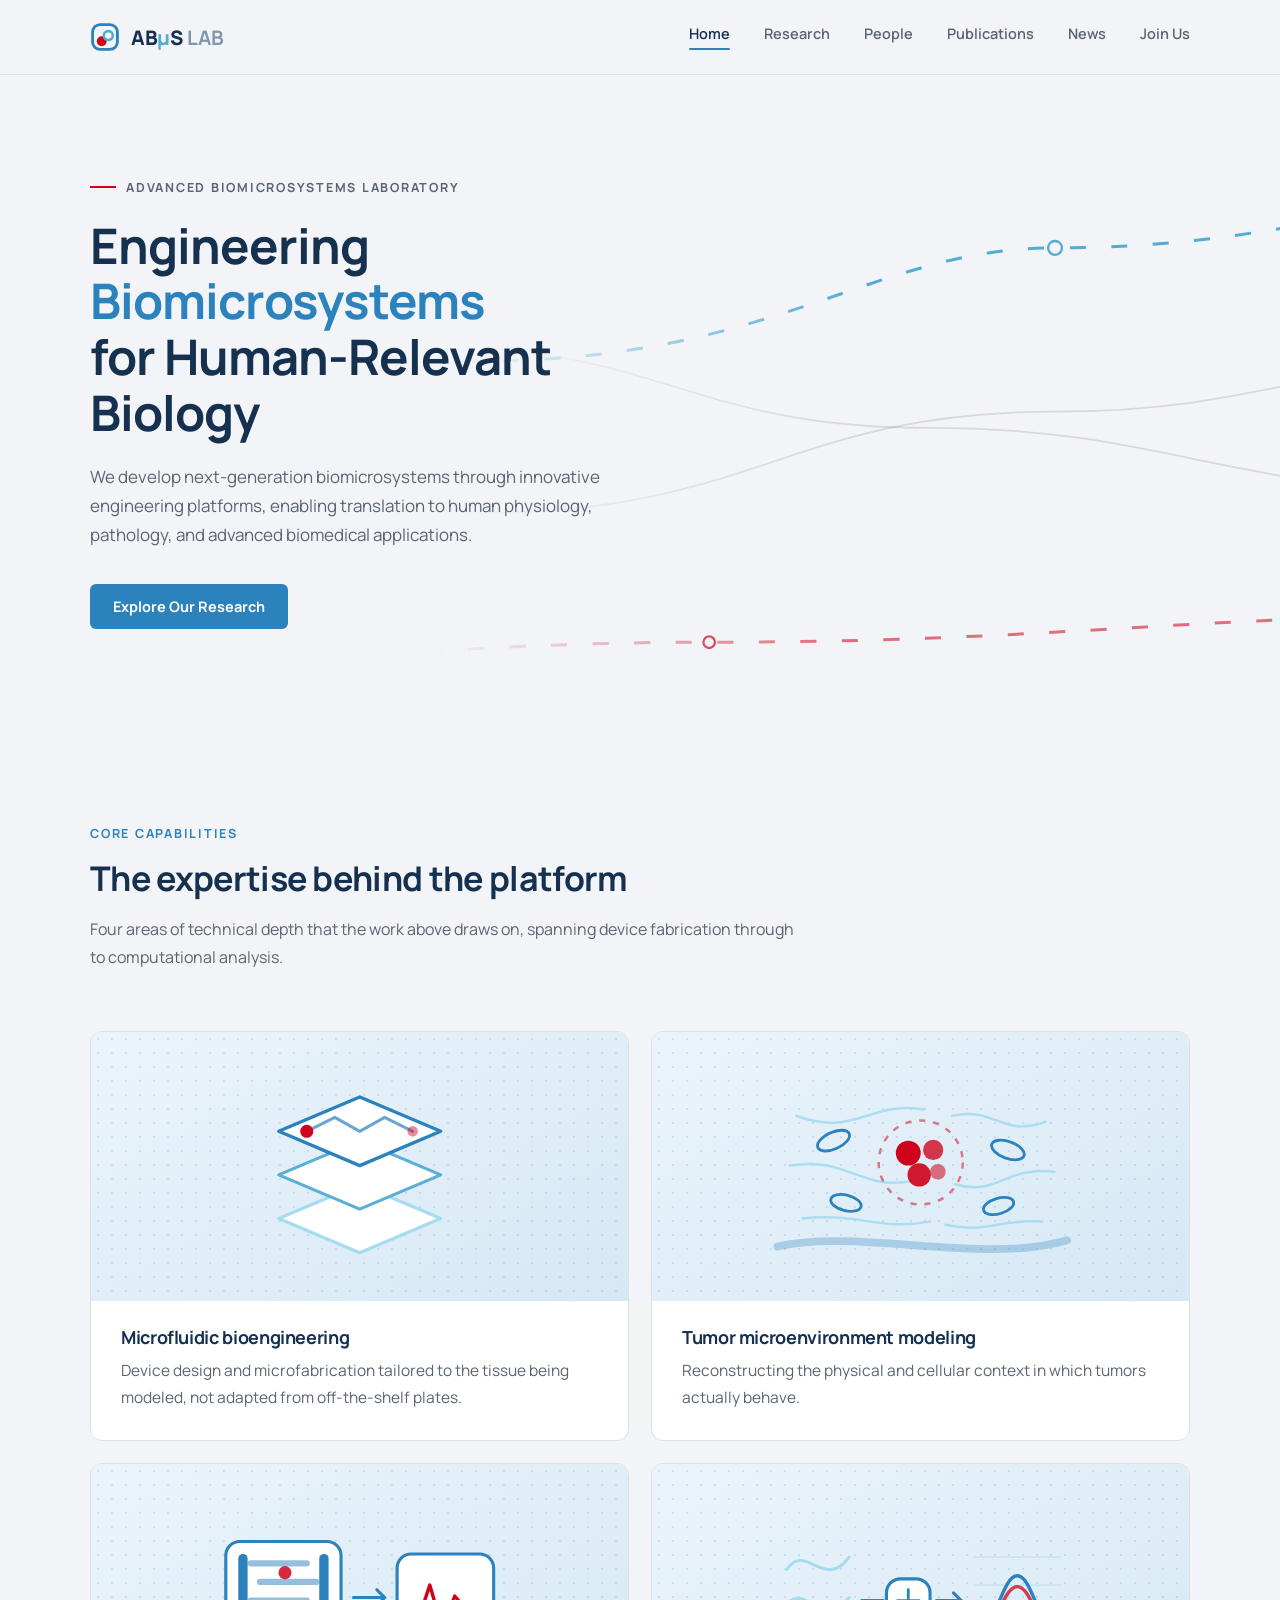
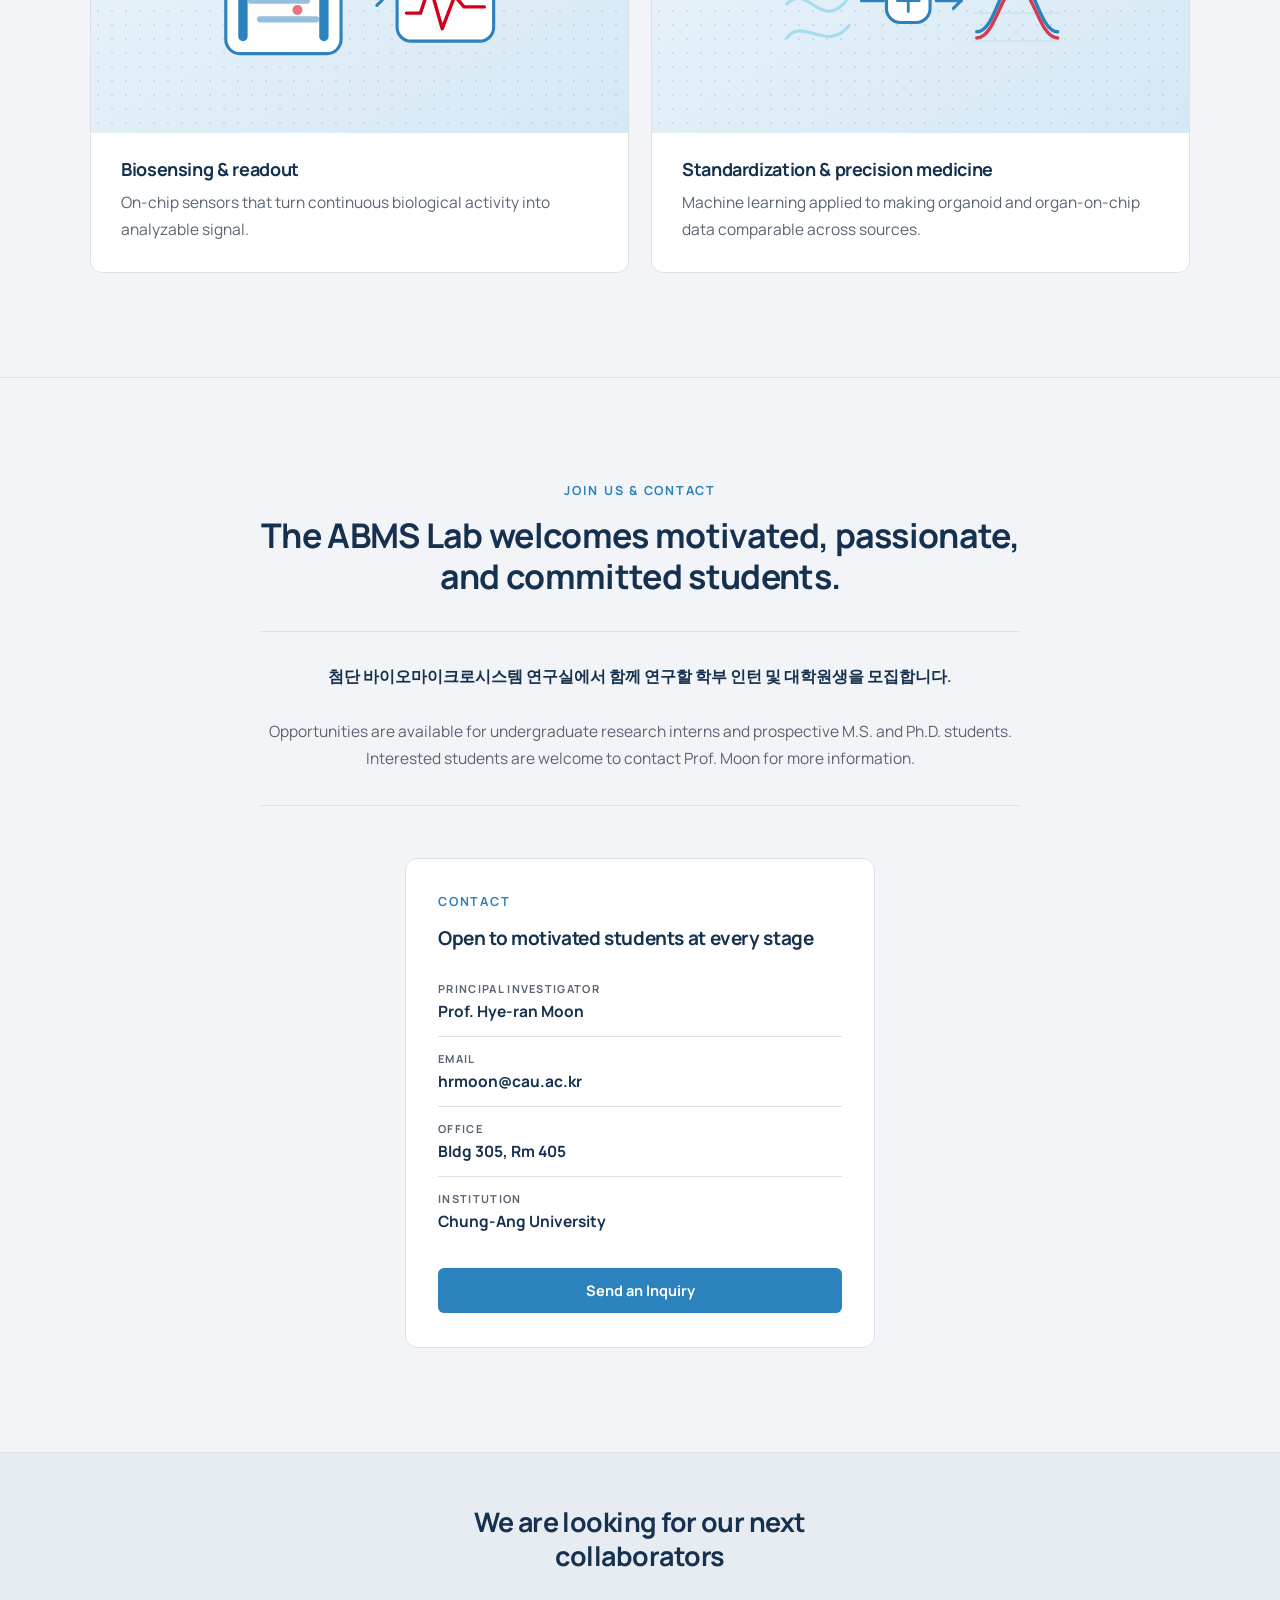
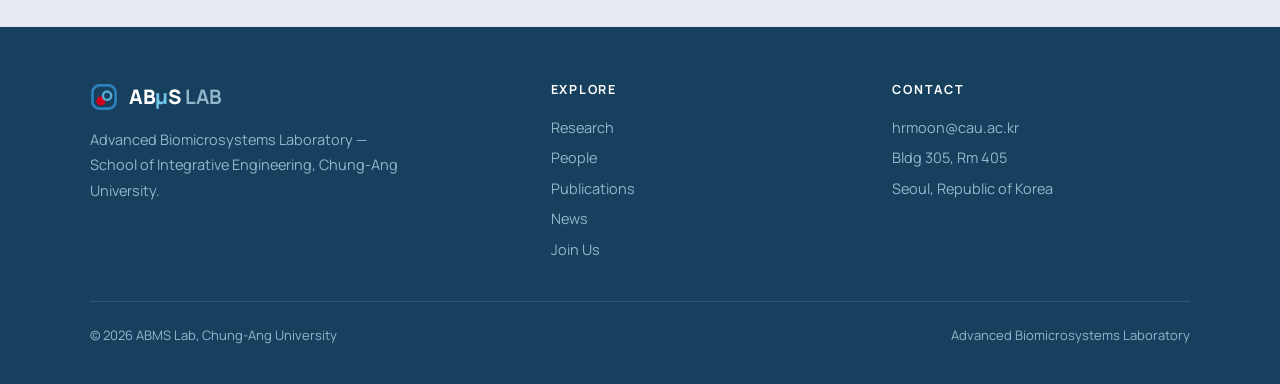
==== commit c4875981: "Soft sky-blue tiles, and a tighter People grid The navy tiles pulled too much attention away from th" ====
--- a/index.html
+++ b/index.html
@@ -75,10 +75,10 @@
           <svg viewBox="0 0 200 125" fill="none" aria-hidden="true">
             <path d="M100 118 L152 96 L100 74 L48 96 Z" fill="#FFFFFF" stroke="#A6DCF0" stroke-width="2" stroke-linejoin="round"/>
             <path d="M100 90 L152 68 L100 46 L48 68 Z" fill="#FFFFFF" stroke="#5BAED6" stroke-width="2" stroke-linejoin="round"/>
-            <path d="M100 62 L152 40 L100 18 L48 40 Z" fill="#FFFFFF" stroke="#7FD0EC" stroke-width="2.2" stroke-linejoin="round"/>
-            <path d="M66 40 L84 31 L100 40 L116 31 L134 40" stroke="#7FD0EC" stroke-width="2" stroke-linecap="round" stroke-linejoin="round" opacity=".7"/>
-            <circle cx="66" cy="40" r="4.2" fill="#FF8694"/>
-            <circle cx="134" cy="40" r="3.4" fill="#FF8694" opacity=".45"/>
+            <path d="M100 62 L152 40 L100 18 L48 40 Z" fill="#FFFFFF" stroke="#2C82BC" stroke-width="2.2" stroke-linejoin="round"/>
+            <path d="M66 40 L84 31 L100 40 L116 31 L134 40" stroke="#2C82BC" stroke-width="2" stroke-linecap="round" stroke-linejoin="round" opacity=".7"/>
+            <circle cx="66" cy="40" r="4.2" fill="#D0021B"/>
+            <circle cx="134" cy="40" r="3.4" fill="#D0021B" opacity=".45"/>
           </svg>
         </div>
         <div class="fbody">
@@ -98,16 +98,16 @@
               <path d="M186 66 C 154 62 150 82 122 74"/>
               <path d="M178 98 C 150 96 142 106 116 100"/>
             </g>
-            <path d="M8 114 C 60 102 140 126 194 110" stroke="#7FD0EC" stroke-width="5" stroke-linecap="round" opacity=".3"/>
-            <ellipse cx="44" cy="46" rx="11" ry="5.4" transform="rotate(-24 44 46)" stroke="#7FD0EC" stroke-width="1.8"/>
-            <ellipse cx="156" cy="52" rx="11" ry="5.4" transform="rotate(20 156 52)" stroke="#7FD0EC" stroke-width="1.8"/>
-            <ellipse cx="52" cy="86" rx="10" ry="5" transform="rotate(14 52 86)" stroke="#7FD0EC" stroke-width="1.8"/>
-            <ellipse cx="150" cy="88" rx="10" ry="5" transform="rotate(-16 150 88)" stroke="#7FD0EC" stroke-width="1.8"/>
-            <circle cx="100" cy="60" r="27" stroke="#FF8694" stroke-width="1.6" stroke-dasharray="4 5" opacity=".5"/>
-            <circle cx="92" cy="54" r="8" fill="#FF8694"/>
-            <circle cx="108" cy="52" r="6.5" fill="#FF8694" opacity=".78"/>
-            <circle cx="99" cy="68" r="7.5" fill="#FF8694" opacity=".9"/>
-            <circle cx="111" cy="66" r="5" fill="#FF8694" opacity=".55"/>
+            <path d="M8 114 C 60 102 140 126 194 110" stroke="#2C82BC" stroke-width="5" stroke-linecap="round" opacity=".3"/>
+            <ellipse cx="44" cy="46" rx="11" ry="5.4" transform="rotate(-24 44 46)" stroke="#2C82BC" stroke-width="1.8"/>
+            <ellipse cx="156" cy="52" rx="11" ry="5.4" transform="rotate(20 156 52)" stroke="#2C82BC" stroke-width="1.8"/>
+            <ellipse cx="52" cy="86" rx="10" ry="5" transform="rotate(14 52 86)" stroke="#2C82BC" stroke-width="1.8"/>
+            <ellipse cx="150" cy="88" rx="10" ry="5" transform="rotate(-16 150 88)" stroke="#2C82BC" stroke-width="1.8"/>
+            <circle cx="100" cy="60" r="27" stroke="#D0021B" stroke-width="1.6" stroke-dasharray="4 5" opacity=".5"/>
+            <circle cx="92" cy="54" r="8" fill="#D0021B"/>
+            <circle cx="108" cy="52" r="6.5" fill="#D0021B" opacity=".78"/>
+            <circle cx="99" cy="68" r="7.5" fill="#D0021B" opacity=".9"/>
+            <circle cx="111" cy="66" r="5" fill="#D0021B" opacity=".55"/>
           </svg>
         </div>
         <div class="fbody">
@@ -119,21 +119,21 @@
       <div class="fcard">
         <div class="fvis">
           <svg viewBox="0 0 200 125" fill="none" aria-hidden="true">
-            <rect x="14" y="26" width="74" height="72" rx="9" fill="#FFFFFF" stroke="#7FD0EC" stroke-width="2"/>
-            <rect x="22" y="34" width="6" height="56" rx="3" fill="#7FD0EC"/>
-            <rect x="74" y="34" width="6" height="56" rx="3" fill="#7FD0EC"/>
-            <g fill="#7FD0EC" opacity=".5">
+            <rect x="14" y="26" width="74" height="72" rx="9" fill="#FFFFFF" stroke="#2C82BC" stroke-width="2"/>
+            <rect x="22" y="34" width="6" height="56" rx="3" fill="#2C82BC"/>
+            <rect x="74" y="34" width="6" height="56" rx="3" fill="#2C82BC"/>
+            <g fill="#2C82BC" opacity=".5">
               <rect x="28" y="38" width="40" height="4" rx="2"/>
               <rect x="34" y="50" width="40" height="4" rx="2"/>
               <rect x="28" y="62" width="40" height="4" rx="2"/>
               <rect x="34" y="74" width="40" height="4" rx="2"/>
             </g>
-            <circle cx="52" cy="46" r="4.2" fill="#FF8694" opacity=".85"/>
-            <circle cx="60" cy="70" r="3.2" fill="#FF8694" opacity=".55"/>
-            <path d="M96 62 H116" stroke="#7FD0EC" stroke-width="2" stroke-linecap="round"/>
-            <path d="M111 57 L116 62 L111 67" stroke="#7FD0EC" stroke-width="2" stroke-linecap="round" stroke-linejoin="round"/>
-            <rect x="124" y="34" width="62" height="56" rx="9" fill="#FFFFFF" stroke="#7FD0EC" stroke-width="2"/>
-            <path d="M130 72 L139 72 L145 54 L153 82 L161 61 L167 68 L180 68" stroke="#FF8694" stroke-width="2.2" stroke-linecap="round" stroke-linejoin="round"/>
+            <circle cx="52" cy="46" r="4.2" fill="#D0021B" opacity=".85"/>
+            <circle cx="60" cy="70" r="3.2" fill="#D0021B" opacity=".55"/>
+            <path d="M96 62 H116" stroke="#2C82BC" stroke-width="2" stroke-linecap="round"/>
+            <path d="M111 57 L116 62 L111 67" stroke="#2C82BC" stroke-width="2" stroke-linecap="round" stroke-linejoin="round"/>
+            <rect x="124" y="34" width="62" height="56" rx="9" fill="#FFFFFF" stroke="#2C82BC" stroke-width="2"/>
+            <path d="M130 72 L139 72 L145 54 L153 82 L161 61 L167 68 L180 68" stroke="#D0021B" stroke-width="2.2" stroke-linecap="round" stroke-linejoin="round"/>
           </svg>
         </div>
         <div class="fbody">
@@ -150,19 +150,19 @@
               <path d="M14 66 C 28 52 36 86 54 62"/>
               <path d="M14 88 C 24 74 40 98 54 80"/>
             </g>
-            <path d="M62 64 H76" stroke="#7FD0EC" stroke-width="2" stroke-linecap="round"/>
-            <rect x="78" y="50" width="28" height="28" rx="9" fill="#FFFFFF" stroke="#7FD0EC" stroke-width="2"/>
-            <path d="M85 64 H99 M92 57 V71" stroke="#7FD0EC" stroke-width="1.8" stroke-linecap="round"/>
-            <path d="M110 64 H126" stroke="#7FD0EC" stroke-width="2" stroke-linecap="round"/>
-            <path d="M121 59 L126 64 L121 69" stroke="#7FD0EC" stroke-width="2" stroke-linecap="round" stroke-linejoin="round"/>
+            <path d="M62 64 H76" stroke="#2C82BC" stroke-width="2" stroke-linecap="round"/>
+            <rect x="78" y="50" width="28" height="28" rx="9" fill="#FFFFFF" stroke="#2C82BC" stroke-width="2"/>
+            <path d="M85 64 H99 M92 57 V71" stroke="#2C82BC" stroke-width="1.8" stroke-linecap="round"/>
+            <path d="M110 64 H126" stroke="#2C82BC" stroke-width="2" stroke-linecap="round"/>
+            <path d="M121 59 L126 64 L121 69" stroke="#2C82BC" stroke-width="2" stroke-linecap="round" stroke-linejoin="round"/>
             <g stroke="#CBE4F0" stroke-width="1.2">
               <line x1="134" y1="36" x2="190" y2="36"/>
               <line x1="134" y1="54" x2="190" y2="54"/>
               <line x1="134" y1="72" x2="190" y2="72"/>
               <line x1="134" y1="90" x2="190" y2="90"/>
             </g>
-            <path d="M136 84 C 148 84 152 48 162 48 C 172 48 176 84 188 84" stroke="#7FD0EC" stroke-width="2.2" stroke-linecap="round"/>
-            <path d="M136 88 C 148 88 152 55 162 55 C 172 55 176 88 188 88" stroke="#FF8694" stroke-width="2.2" stroke-linecap="round" opacity=".75"/>
+            <path d="M136 84 C 148 84 152 48 162 48 C 172 48 176 84 188 84" stroke="#2C82BC" stroke-width="2.2" stroke-linecap="round"/>
+            <path d="M136 88 C 148 88 152 55 162 55 C 172 55 176 88 188 88" stroke="#D0021B" stroke-width="2.2" stroke-linecap="round" opacity=".75"/>
           </svg>
         </div>
         <div class="fbody">
--- a/abms-styles.css
+++ b/abms-styles.css
@@ -230,10 +230,11 @@
   .racc-fig.tile{
     aspect-ratio:16/6;
     display:flex;align-items:center;justify-content:center;
-    background-color:var(--navy-deep);
+    background-color:#E2EEF7;
     background-image:
-      radial-gradient(circle, rgba(255,255,255,.10) 1px, transparent 1.2px);
-    background-size:14px 14px;
+      radial-gradient(circle, rgba(44,130,188,.16) 1px, transparent 1.2px),
+      linear-gradient(150deg, #EBF4FA 0%, #D6E8F5 100%);
+    background-size:14px 14px, 100% 100%;
   }
   .racc-fig.figure{background:var(--white);}
   @media(max-width:820px){
@@ -262,10 +263,11 @@
   .fvis{
     aspect-ratio:2/1;
     display:flex;align-items:center;justify-content:center;
-    background-color:var(--navy-deep);
+    background-color:#E2EEF7;
     background-image:
-      radial-gradient(circle, rgba(255,255,255,.10) 1px, transparent 1.2px);
-    background-size:14px 14px;
+      radial-gradient(circle, rgba(44,130,188,.16) 1px, transparent 1.2px),
+      linear-gradient(150deg, #EBF4FA 0%, #D6E8F5 100%);
+    background-size:14px 14px, 100% 100%;
     overflow:hidden;
   }
   .fvis svg{
@@ -287,14 +289,14 @@
   /* ---------- PEOPLE ---------- */
   .people{background:var(--paper);}
   .pi-row{
-    display:grid;grid-template-columns:300px 1fr;gap:52px;
+    display:grid;grid-template-columns:230px 1fr;gap:48px;
     align-items:start;
     padding-bottom:56px;margin-bottom:56px;
     border-bottom:1px solid var(--line);
   }
   .portrait{
     width:100%;aspect-ratio:3/4;border-radius:12px;overflow:hidden;
-    background:var(--navy-deep);
+    background:linear-gradient(150deg,#EBF4FA,#D6E8F5);
     border:1px solid var(--line);
     display:flex;align-items:flex-end;justify-content:center;
     position:relative;
@@ -323,24 +325,26 @@
   .team-label h3{font-size:20px;font-weight:700;}
   .team-label .mono{color:var(--gray);}
   .tgrid{
-    display:grid;grid-template-columns:repeat(4,1fr);gap:22px;
+    display:grid;grid-template-columns:repeat(5,1fr);gap:20px;
   }
   .tcard{}
   .tcard .portrait{aspect-ratio:3/4;border-radius:10px;margin-bottom:16px;}
-  .tcard h4{font-size:16.5px;font-weight:800;margin-bottom:5px;}
-  .tcard .pos{font-size:13.5px;color:var(--blue);font-weight:700;margin-bottom:7px;}
-  .tcard .topic{font-size:13.5px;line-height:1.6;color:var(--gray);}
+  .tcard h4{font-size:15.5px;font-weight:800;margin-bottom:5px;}
+  .tcard .pos{font-size:12.5px;color:var(--blue);font-weight:700;margin-bottom:7px;}
+  .tcard .topic{font-size:12.5px;line-height:1.6;color:var(--gray);}
   .tcard.open .portrait{
     background:var(--off);border:1.5px dashed var(--line);
     align-items:center;
   }
   .tcard.open h4{color:var(--gray);}
-  @media(max-width:1000px){.tgrid{grid-template-columns:repeat(2,1fr);}}
+  @media(max-width:1100px){.tgrid{grid-template-columns:repeat(4,1fr);}}
+  @media(max-width:860px){.tgrid{grid-template-columns:repeat(3,1fr);}}
+  @media(max-width:620px){.tgrid{grid-template-columns:repeat(2,1fr);}}
   @media(max-width:420px){.tgrid{grid-template-columns:1fr;}
     .tcard .portrait{max-width:200px;}}
   @media(max-width:820px){
     .pi-row{grid-template-columns:1fr;gap:28px;}
-    .portrait{max-width:260px;}
+    .portrait{max-width:220px;}
   }
 
 
